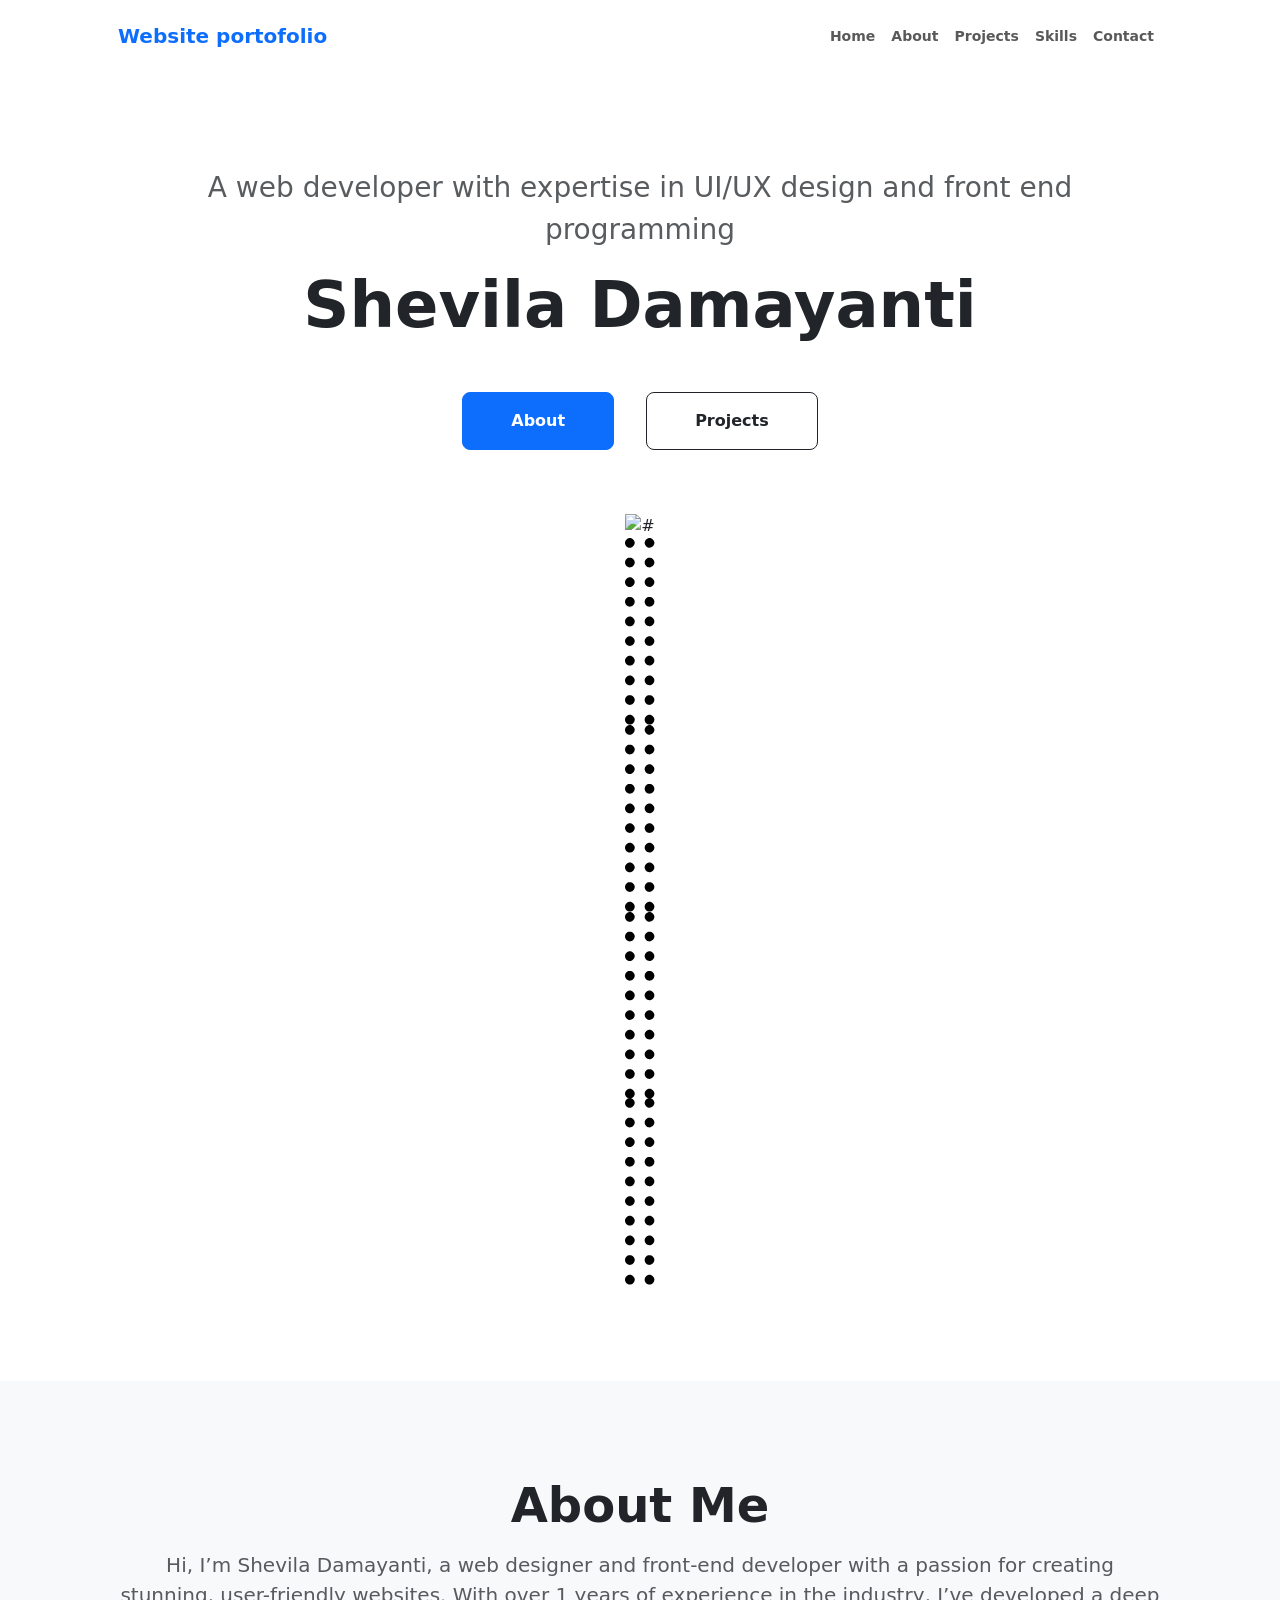
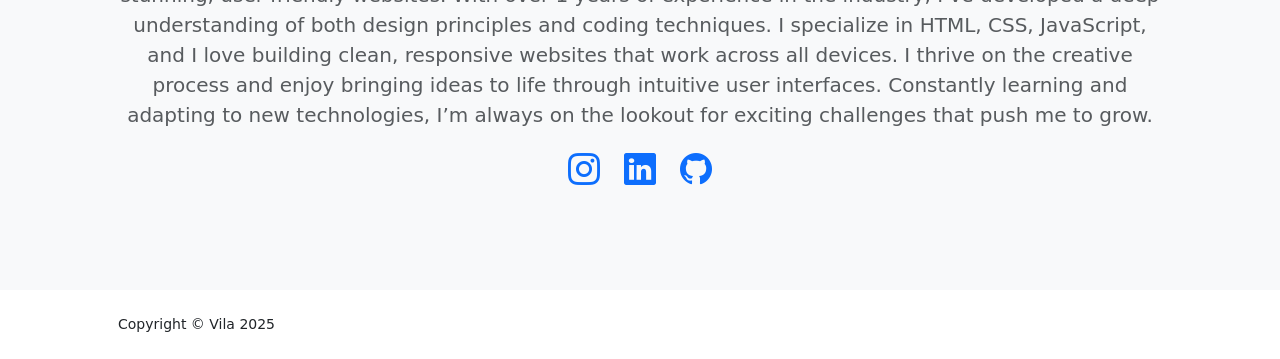
==== index.html @ 7070f294 "Create index.html" ====
<!DOCTYPE html>
<html lang="en">
    <head>
        <meta charset="utf-8" />
        <meta name="viewport" content="width=device-width, initial-scale=1, shrink-to-fit=no" />
        <meta name="description" content="web portofolio" />
        <meta name="author" content="vila" />
        <title>web portofolio</title>
        <!-- Favicon-->
        <link rel="icon" type="image/x-icon" href="assets/favicon-porto.png" />
        <!-- Custom Google font-->
        <link rel="preconnect" href="https://fonts.googleapis.com" />
        <link rel="preconnect" href="https://fonts.gstatic.com" crossorigin />
        <link href="https://fonts.googleapis.com/css2?family=Plus+Jakarta+Sans:wght@100;200;300;400;500;600;700;800;900&amp;display=swap" rel="stylesheet" />
        <!-- Bootstrap CSS -->
        <link href="https://cdn.jsdelivr.net/npm/bootstrap@5.2.3/dist/css/bootstrap.min.css" rel="stylesheet">
        <!-- Bootstrap icons-->
        <link href="https://cdn.jsdelivr.net/npm/bootstrap-icons@1.8.1/font/bootstrap-icons.css" rel="stylesheet" />
        <!-- Core theme CSS (includes Bootstrap)-->
        <link href="css/styles.css" rel="stylesheet" />
    </head>
    <body class="d-flex flex-column h-100">
        <main class="flex-shrink-0">
            <!-- Navigation-->
            <nav class="navbar navbar-expand-lg navbar-light bg-white py-3">
                <div class="container px-5">
                    <a class="navbar-brand" href="index.html"><span class="fw-bolder text-primary">Website portofolio</span></a>
                    <button class="navbar-toggler" type="button" data-bs-toggle="collapse" data-bs-target="#navbarSupportedContent" aria-controls="navbarSupportedContent" aria-expanded="false" aria-label="Toggle navigation"><span class="navbar-toggler-icon"></span></button>
                    <div class="collapse navbar-collapse" id="navbarSupportedContent">
                        <ul class="navbar-nav ms-auto mb-2 mb-lg-0 small fw-bolder">
                            <li class="nav-item"><a class="nav-link" href="index.html">Home</a></li>
                            <li class="nav-item"><a class="nav-link" href="about.html">About</a></li>
                            <li class="nav-item"><a class="nav-link" href="projects.html">Projects</a></li>
                            <li class="nav-item"><a class="nav-link" href="skills.html">Skills</a></li>
                            <li class="nav-item"><a class="nav-link" href="contact.html">Contact</a></li>
                        </ul>
                    </div>
                </div>
            </nav>
            <!-- Header-->
            <header class="py-5">
                <div class="container px-5 pb-5">
                    <div class="row gx-5 align-items-center">
                        <div class="col-xxl-5">
                            <!-- Header text content-->
                            <div class="text-center text-xxl-start">
                                <div class="badge bg-gradient-primary-to-secondary text-white mb-4"><div class="text-uppercase">Design &middot; Development</div></div>
                                <div class="fs-3 fw-light text-muted">A web developer with expertise in UI/UX design and front end programming</div> <p></p>
                                <h1 class="display-3 fw-bolder mb-5"><span class="text-gradient d-inline">Shevila Damayanti</span></h1>
                                <div class="d-grid gap-3 d-sm-flex justify-content-sm-center justify-content-xxl-start mb-3">
                                    <a class="btn btn-primary btn-lg px-5 py-3 me-sm-3 fs-6 fw-bolder" href="about.html">About</a>
                                    <a class="btn btn-outline-dark btn-lg px-5 py-3 fs-6 fw-bolder" href="projects.html">Projects</a>
                                </div>
                            </div>
                        </div>
                        <div class="col-xxl-7">
                            <!-- Header profile picture-->
                            <div class="d-flex justify-content-center mt-5 mt-xxl-0">
                                <div class="profile bg-gradient-primary-to-secondary">
                                    <img class="profile-img" src="assets/image.png" alt="#" />
                                    <div class="dots-1">
                                        <!-- SVG Dots-->
                                        <svg version="1.1" xmlns="http://www.w3.org/2000/svg" xmlns:xlink="http://www.w3.org/1999/xlink" x="0px" y="0px" viewBox="0 0 191.6 1215.4" style="enable-background: new 0 0 191.6 1215.4" xml:space="preserve">
                                            <g transform="translate(0.000000,1280.000000) scale(0.100000,-0.100000)">
                                                <path d="M227.7,12788.6c-105-35-200-141-222-248c-43-206,163-412,369-369c155,32,275,190,260,339c-11,105-90,213-190,262        C383.7,12801.6,289.7,12808.6,227.7,12788.6z"></path>
                                                <path d="M1507.7,12788.6c-151-50-253-216-222-362c25-119,136-230,254-255c194-41,395,142,375,339c-11,105-90,213-190,262        C1663.7,12801.6,1569.7,12808.6,1507.7,12788.6z"></path>
                                                <path d="M227.7,11508.6c-105-35-200-141-222-248c-43-206,163-412,369-369c155,32,275,190,260,339c-11,105-90,213-190,262        C383.7,11521.6,289.7,11528.6,227.7,11508.6z"></path>
                                                <path d="M1507.7,11508.6c-151-50-253-216-222-362c25-119,136-230,254-255c194-41,395,142,375,339c-11,105-90,213-190,262        C1663.7,11521.6,1569.7,11528.6,1507.7,11508.6z"></path>
                                                <path d="M227.7,10228.6c-105-35-200-141-222-248c-43-206,163-412,369-369c155,32,275,190,260,339c-11,105-90,213-190,262        C383.7,10241.6,289.7,10248.6,227.7,10228.6z"></path>
                                                <path d="M1507.7,10228.6c-105-35-200-141-222-248c-43-206,163-412,369-369c155,32,275,190,260,339c-11,105-90,213-190,262        C1663.7,10241.6,1569.7,10248.6,1507.7,10228.6z"></path>
                                                <path d="M227.7,8948.6c-105-35-200-141-222-248c-43-206,163-412,369-369c155,32,275,190,260,339c-11,105-90,213-190,262        C383.7,8961.6,289.7,8968.6,227.7,8948.6z"></path>
                                                <path d="M1507.7,8948.6c-105-35-200-141-222-248c-43-206,163-412,369-369c155,32,275,190,260,339c-11,105-90,213-190,262        C1663.7,8961.6,1569.7,8968.6,1507.7,8948.6z"></path>
                                                <path d="M227.7,7668.6c-105-35-200-141-222-248c-43-206,163-412,369-369c155,32,275,190,260,339c-11,105-90,213-190,262        C383.7,7681.6,289.7,7688.6,227.7,7668.6z"></path>
                                                <path d="M1507.7,7668.6c-105-35-200-141-222-248c-43-206,163-412,369-369c155,32,275,190,260,339c-11,105-90,213-190,262        C1663.7,7681.6,1569.7,7688.6,1507.7,7668.6z"></path>
                                                <path d="M227.7,6388.6c-105-35-200-141-222-248c-43-206,163-412,369-369c155,32,275,190,260,339c-11,105-90,213-190,262        C383.7,6401.6,289.7,6408.6,227.7,6388.6z"></path>
                                                <path d="M1507.7,6388.6c-105-35-200-141-222-248c-43-206,163-412,369-369c155,32,275,190,260,339c-11,105-90,213-190,262        C1663.7,6401.6,1569.7,6408.6,1507.7,6388.6z"></path>
                                                <path d="M227.7,5108.6c-105-35-200-141-222-248c-43-206,163-412,369-369c155,32,275,190,260,339c-11,105-90,213-190,262        C383.7,5121.6,289.7,5128.6,227.7,5108.6z"></path>
                                                <path d="M1507.7,5108.6c-105-35-200-141-222-248c-43-206,163-412,369-369c155,32,275,190,260,339c-11,105-90,213-190,262        C1663.7,5121.6,1569.7,5128.6,1507.7,5108.6z"></path>
                                                <path d="M227.7,3828.6c-105-35-200-141-222-248c-43-206,163-412,369-369c155,32,275,190,260,339c-11,105-90,213-190,262        C383.7,3841.6,289.7,3848.6,227.7,3828.6z"></path>
                                                <path d="M1507.7,3828.6c-105-35-200-141-222-248c-43-206,163-412,369-369c155,32,275,190,260,339c-11,105-90,213-190,262        C1663.7,3841.6,1569.7,3848.6,1507.7,3828.6z"></path>
                                                <path d="M227.7,2548.6c-105-35-200-141-222-248c-43-206,163-412,369-369c155,32,275,190,260,339c-11,105-90,213-190,262        C383.7,2561.6,289.7,2568.6,227.7,2548.6z"></path>
                                                <path d="M1507.7,2548.6c-105-35-200-141-222-248c-43-206,163-412,369-369c155,32,275,190,260,339c-11,105-90,213-190,262        C1663.7,2561.6,1569.7,2568.6,1507.7,2548.6z"></path>
                                                <path d="M227.7,1268.6c-105-35-200-141-222-248c-43-206,163-412,369-369c155,32,275,190,260,339c-11,105-90,213-190,262        C383.7,1281.6,289.7,1288.6,227.7,1268.6z"></path>
                                                <path d="M1507.7,1268.6c-105-35-200-141-222-248c-43-206,163-412,369-369c155,32,275,190,260,339c-11,105-90,213-190,262        C1663.7,1281.6,1569.7,1288.6,1507.7,1268.6z"></path>
                                            </g>
                                        </svg>
                                        <!-- END of SVG dots-->
                                    </div>
                                    <div class="dots-2">
                                        <!-- SVG Dots-->
                                        <svg version="1.1" xmlns="http://www.w3.org/2000/svg" xmlns:xlink="http://www.w3.org/1999/xlink" x="0px" y="0px" viewBox="0 0 191.6 1215.4" style="enable-background: new 0 0 191.6 1215.4" xml:space="preserve">
                                            <g transform="translate(0.000000,1280.000000) scale(0.100000,-0.100000)">
                                                <path d="M227.7,12788.6c-105-35-200-141-222-248c-43-206,163-412,369-369c155,32,275,190,260,339c-11,105-90,213-190,262        C383.7,12801.6,289.7,12808.6,227.7,12788.6z"></path>
                                                <path d="M1507.7,12788.6c-151-50-253-216-222-362c25-119,136-230,254-255c194-41,395,142,375,339c-11,105-90,213-190,262        C1663.7,12801.6,1569.7,12808.6,1507.7,12788.6z"></path>
                                                <path d="M227.7,11508.6c-105-35-200-141-222-248c-43-206,163-412,369-369c155,32,275,190,260,339c-11,105-90,213-190,262        C383.7,11521.6,289.7,11528.6,227.7,11508.6z"></path>
                                                <path d="M1507.7,11508.6c-151-50-253-216-222-362c25-119,136-230,254-255c194-41,395,142,375,339c-11,105-90,213-190,262        C1663.7,11521.6,1569.7,11528.6,1507.7,11508.6z"></path>
                                                <path d="M227.7,10228.6c-105-35-200-141-222-248c-43-206,163-412,369-369c155,32,275,190,260,339c-11,105-90,213-190,262        C383.7,10241.6,289.7,10248.6,227.7,10228.6z"></path>
                                                <path d="M1507.7,10228.6c-105-35-200-141-222-248c-43-206,163-412,369-369c155,32,275,190,260,339c-11,105-90,213-190,262        C1663.7,10241.6,1569.7,10248.6,1507.7,10228.6z"></path>
                                                <path d="M227.7,8948.6c-105-35-200-141-222-248c-43-206,163-412,369-369c155,32,275,190,260,339c-11,105-90,213-190,262        C383.7,8961.6,289.7,8968.6,227.7,8948.6z"></path>
                                                <path d="M1507.7,8948.6c-105-35-200-141-222-248c-43-206,163-412,369-369c155,32,275,190,260,339c-11,105-90,213-190,262        C1663.7,8961.6,1569.7,8968.6,1507.7,8948.6z"></path>
                                                <path d="M227.7,7668.6c-105-35-200-141-222-248c-43-206,163-412,369-369c155,32,275,190,260,339c-11,105-90,213-190,262        C383.7,7681.6,289.7,7688.6,227.7,7668.6z"></path>
                                                <path d="M1507.7,7668.6c-105-35-200-141-222-248c-43-206,163-412,369-369c155,32,275,190,260,339c-11,105-90,213-190,262        C1663.7,7681.6,1569.7,7688.6,1507.7,7668.6z"></path>
                                                <path d="M227.7,6388.6c-105-35-200-141-222-248c-43-206,163-412,369-369c155,32,275,190,260,339c-11,105-90,213-190,262        C383.7,6401.6,289.7,6408.6,227.7,6388.6z"></path>
                                                <path d="M1507.7,6388.6c-105-35-200-141-222-248c-43-206,163-412,369-369c155,32,275,190,260,339c-11,105-90,213-190,262        C1663.7,6401.6,1569.7,6408.6,1507.7,6388.6z"></path>
                                                <path d="M227.7,5108.6c-105-35-200-141-222-248c-43-206,163-412,369-369c155,32,275,190,260,339c-11,105-90,213-190,262        C383.7,5121.6,289.7,5128.6,227.7,5108.6z"></path>
                                                <path d="M1507.7,5108.6c-105-35-200-141-222-248c-43-206,163-412,369-369c155,32,275,190,260,339c-11,105-90,213-190,262        C1663.7,5121.6,1569.7,5128.6,1507.7,5108.6z"></path>
                                                <path d="M227.7,3828.6c-105-35-200-141-222-248c-43-206,163-412,369-369c155,32,275,190,260,339c-11,105-90,213-190,262        C383.7,3841.6,289.7,3848.6,227.7,3828.6z"></path>
                                                <path d="M1507.7,3828.6c-105-35-200-141-222-248c-43-206,163-412,369-369c155,32,275,190,260,339c-11,105-90,213-190,262        C1663.7,3841.6,1569.7,3848.6,1507.7,3828.6z"></path>
                                                <path d="M227.7,2548.6c-105-35-200-141-222-248c-43-206,163-412,369-369c155,32,275,190,260,339c-11,105-90,213-190,262        C383.7,2561.6,289.7,2568.6,227.7,2548.6z"></path>
                                                <path d="M1507.7,2548.6c-105-35-200-141-222-248c-43-206,163-412,369-369c155,32,275,190,260,339c-11,105-90,213-190,262        C1663.7,2561.6,1569.7,2568.6,1507.7,2548.6z"></path>
                                                <path d="M227.7,1268.6c-105-35-200-141-222-248c-43-206,163-412,369-369c155,32,275,190,260,339c-11,105-90,213-190,262        C383.7,1281.6,289.7,1288.6,227.7,1268.6z"></path>
                                                <path d="M1507.7,1268.6c-105-35-200-141-222-248c-43-206,163-412,369-369c155,32,275,190,260,339c-11,105-90,213-190,262        C1663.7,1281.6,1569.7,1288.6,1507.7,1268.6z"></path>
                                            </g>
                                        </svg>
                                        <!-- END of SVG dots-->
                                    </div>
                                    <div class="dots-3">
                                        <!-- SVG Dots-->
                                        <svg version="1.1" xmlns="http://www.w3.org/2000/svg" xmlns:xlink="http://www.w3.org/1999/xlink" x="0px" y="0px" viewBox="0 0 191.6 1215.4" style="enable-background: new 0 0 191.6 1215.4" xml:space="preserve">
                                            <g transform="translate(0.000000,1280.000000) scale(0.100000,-0.100000)">
                                                <path d="M227.7,12788.6c-105-35-200-141-222-248c-43-206,163-412,369-369c155,32,275,190,260,339c-11,105-90,213-190,262        C383.7,12801.6,289.7,12808.6,227.7,12788.6z"></path>
                                                <path d="M1507.7,12788.6c-151-50-253-216-222-362c25-119,136-230,254-255c194-41,395,142,375,339c-11,105-90,213-190,262        C1663.7,12801.6,1569.7,12808.6,1507.7,12788.6z"></path>
                                                <path d="M227.7,11508.6c-105-35-200-141-222-248c-43-206,163-412,369-369c155,32,275,190,260,339c-11,105-90,213-190,262        C383.7,11521.6,289.7,11528.6,227.7,11508.6z"></path>
                                                <path d="M1507.7,11508.6c-151-50-253-216-222-362c25-119,136-230,254-255c194-41,395,142,375,339c-11,105-90,213-190,262        C1663.7,11521.6,1569.7,11528.6,1507.7,11508.6z"></path>
                                                <path d="M227.7,10228.6c-105-35-200-141-222-248c-43-206,163-412,369-369c155,32,275,190,260,339c-11,105-90,213-190,262        C383.7,10241.6,289.7,10248.6,227.7,10228.6z"></path>
                                                <path d="M1507.7,10228.6c-105-35-200-141-222-248c-43-206,163-412,369-369c155,32,275,190,260,339c-11,105-90,213-190,262        C1663.7,10241.6,1569.7,10248.6,1507.7,10228.6z"></path>
                                                <path d="M227.7,8948.6c-105-35-200-141-222-248c-43-206,163-412,369-369c155,32,275,190,260,339c-11,105-90,213-190,262        C383.7,8961.6,289.7,8968.6,227.7,8948.6z"></path>
                                                <path d="M1507.7,8948.6c-105-35-200-141-222-248c-43-206,163-412,369-369c155,32,275,190,260,339c-11,105-90,213-190,262        C1663.7,8961.6,1569.7,8968.6,1507.7,8948.6z"></path>
                                                <path d="M227.7,7668.6c-105-35-200-141-222-248c-43-206,163-412,369-369c155,32,275,190,260,339c-11,105-90,213-190,262        C383.7,7681.6,289.7,7688.6,227.7,7668.6z"></path>
                                                <path d="M1507.7,7668.6c-105-35-200-141-222-248c-43-206,163-412,369-369c155,32,275,190,260,339c-11,105-90,213-190,262        C1663.7,7681.6,1569.7,7688.6,1507.7,7668.6z"></path>
                                                <path d="M227.7,6388.6c-105-35-200-141-222-248c-43-206,163-412,369-369c155,32,275,190,260,339c-11,105-90,213-190,262        C383.7,6401.6,289.7,6408.6,227.7,6388.6z"></path>
                                                <path d="M1507.7,6388.6c-105-35-200-141-222-248c-43-206,163-412,369-369c155,32,275,190,260,339c-11,105-90,213-190,262        C1663.7,6401.6,1569.7,6408.6,1507.7,6388.6z"></path>
                                                <path d="M227.7,5108.6c-105-35-200-141-222-248c-43-206,163-412,369-369c155,32,275,190,260,339c-11,105-90,213-190,262        C383.7,5121.6,289.7,5128.6,227.7,5108.6z"></path>
                                                <path d="M1507.7,5108.6c-105-35-200-141-222-248c-43-206,163-412,369-369c155,32,275,190,260,339c-11,105-90,213-190,262        C1663.7,5121.6,1569.7,5128.6,1507.7,5108.6z"></path>
                                                <path d="M227.7,3828.6c-105-35-200-141-222-248c-43-206,163-412,369-369c155,32,275,190,260,339c-11,105-90,213-190,262        C383.7,3841.6,289.7,3848.6,227.7,3828.6z"></path>
                                                <path d="M1507.7,3828.6c-105-35-200-141-222-248c-43-206,163-412,369-369c155,32,275,190,260,339c-11,105-90,213-190,262        C1663.7,3841.6,1569.7,3848.6,1507.7,3828.6z"></path>
                                                <path d="M227.7,2548.6c-105-35-200-141-222-248c-43-206,163-412,369-369c155,32,275,190,260,339c-11,105-90,213-190,262        C383.7,2561.6,289.7,2568.6,227.7,2548.6z"></path>
                                                <path d="M1507.7,2548.6c-105-35-200-141-222-248c-43-206,163-412,369-369c155,32,275,190,260,339c-11,105-90,213-190,262        C1663.7,2561.6,1569.7,2568.6,1507.7,2548.6z"></path>
                                                <path d="M227.7,1268.6c-105-35-200-141-222-248c-43-206,163-412,369-369c155,32,275,190,260,339c-11,105-90,213-190,262        C383.7,1281.6,289.7,1288.6,227.7,1268.6z"></path>
                                                <path d="M1507.7,1268.6c-105-35-200-141-222-248c-43-206,163-412,369-369c155,32,275,190,260,339c-11,105-90,213-190,262        C1663.7,1281.6,1569.7,1288.6,1507.7,1268.6z"></path>
                                            </g>
                                        </svg>
                                        <!-- END of SVG dots-->
                                    </div>
                                    <div class="dots-4">
                                        <!-- SVG Dots-->
                                        <svg version="1.1" xmlns="http://www.w3.org/2000/svg" xmlns:xlink="http://www.w3.org/1999/xlink" x="0px" y="0px" viewBox="0 0 191.6 1215.4" style="enable-background: new 0 0 191.6 1215.4" xml:space="preserve">
                                            <g transform="translate(0.000000,1280.000000) scale(0.100000,-0.100000)">
                                                <path d="M227.7,12788.6c-105-35-200-141-222-248c-43-206,163-412,369-369c155,32,275,190,260,339c-11,105-90,213-190,262        C383.7,12801.6,289.7,12808.6,227.7,12788.6z"></path>
                                                <path d="M1507.7,12788.6c-151-50-253-216-222-362c25-119,136-230,254-255c194-41,395,142,375,339c-11,105-90,213-190,262        C1663.7,12801.6,1569.7,12808.6,1507.7,12788.6z"></path>
                                                <path d="M227.7,11508.6c-105-35-200-141-222-248c-43-206,163-412,369-369c155,32,275,190,260,339c-11,105-90,213-190,262        C383.7,11521.6,289.7,11528.6,227.7,11508.6z"></path>
                                                <path d="M1507.7,11508.6c-151-50-253-216-222-362c25-119,136-230,254-255c194-41,395,142,375,339c-11,105-90,213-190,262        C1663.7,11521.6,1569.7,11528.6,1507.7,11508.6z"></path>
                                                <path d="M227.7,10228.6c-105-35-200-141-222-248c-43-206,163-412,369-369c155,32,275,190,260,339c-11,105-90,213-190,262        C383.7,10241.6,289.7,10248.6,227.7,10228.6z"></path>
                                                <path d="M1507.7,10228.6c-105-35-200-141-222-248c-43-206,163-412,369-369c155,32,275,190,260,339c-11,105-90,213-190,262        C1663.7,10241.6,1569.7,10248.6,1507.7,10228.6z"></path>
                                                <path d="M227.7,8948.6c-105-35-200-141-222-248c-43-206,163-412,369-369c155,32,275,190,260,339c-11,105-90,213-190,262        C383.7,8961.6,289.7,8968.6,227.7,8948.6z"></path>
                                                <path d="M1507.7,8948.6c-105-35-200-141-222-248c-43-206,163-412,369-369c155,32,275,190,260,339c-11,105-90,213-190,262        C1663.7,8961.6,1569.7,8968.6,1507.7,8948.6z"></path>
                                                <path d="M227.7,7668.6c-105-35-200-141-222-248c-43-206,163-412,369-369c155,32,275,190,260,339c-11,105-90,213-190,262        C383.7,7681.6,289.7,7688.6,227.7,7668.6z"></path>
                                                <path d="M1507.7,7668.6c-105-35-200-141-222-248c-43-206,163-412,369-369c155,32,275,190,260,339c-11,105-90,213-190,262        C1663.7,7681.6,1569.7,7688.6,1507.7,7668.6z"></path>
                                                <path d="M227.7,6388.6c-105-35-200-141-222-248c-43-206,163-412,369-369c155,32,275,190,260,339c-11,105-90,213-190,262        C383.7,6401.6,289.7,6408.6,227.7,6388.6z"></path>
                                                <path d="M1507.7,6388.6c-105-35-200-141-222-248c-43-206,163-412,369-369c155,32,275,190,260,339c-11,105-90,213-190,262        C1663.7,6401.6,1569.7,6408.6,1507.7,6388.6z"></path>
                                                <path d="M227.7,5108.6c-105-35-200-141-222-248c-43-206,163-412,369-369c155,32,275,190,260,339c-11,105-90,213-190,262        C383.7,5121.6,289.7,5128.6,227.7,5108.6z"></path>
                                                <path d="M1507.7,5108.6c-105-35-200-141-222-248c-43-206,163-412,369-369c155,32,275,190,260,339c-11,105-90,213-190,262        C1663.7,5121.6,1569.7,5128.6,1507.7,5108.6z"></path>
                                                <path d="M227.7,3828.6c-105-35-200-141-222-248c-43-206,163-412,369-369c155,32,275,190,260,339c-11,105-90,213-190,262        C383.7,3841.6,289.7,3848.6,227.7,3828.6z"></path>
                                                <path d="M1507.7,3828.6c-105-35-200-141-222-248c-43-206,163-412,369-369c155,32,275,190,260,339c-11,105-90,213-190,262        C1663.7,3841.6,1569.7,3848.6,1507.7,3828.6z"></path>
                                                <path d="M227.7,2548.6c-105-35-200-141-222-248c-43-206,163-412,369-369c155,32,275,190,260,339c-11,105-90,213-190,262        C383.7,2561.6,289.7,2568.6,227.7,2548.6z"></path>
                                                <path d="M1507.7,2548.6c-105-35-200-141-222-248c-43-206,163-412,369-369c155,32,275,190,260,339c-11,105-90,213-190,262        C1663.7,2561.6,1569.7,2568.6,1507.7,2548.6z"></path>
                                                <path d="M227.7,1268.6c-105-35-200-141-222-248c-43-206,163-412,369-369c155,32,275,190,260,339c-11,105-90,213-190,262        C383.7,1281.6,289.7,1288.6,227.7,1268.6z"></path>
                                                <path d="M1507.7,1268.6c-105-35-200-141-222-248c-43-206,163-412,369-369c155,32,275,190,260,339c-11,105-90,213-190,262        C1663.7,1281.6,1569.7,1288.6,1507.7,1268.6z"></path>
                                            </g>
                                        </svg>
                                        <!-- END of SVG dots-->
                                    </div>
                                </div>
                            </div>
                        </div>
                    </div>
                </div>
            </header>
            <!-- About Section-->
            <section class="bg-light py-5">
                <div class="container px-5">
                    <div class="row gx-5 justify-content-center">
                        <div class="col-xxl-8">
                            <div class="text-center my-5">
                                <h2 class="display-5 fw-bolder"><span class="text-gradient d-inline">About Me</span></h2> <p></p>
                                <p class="fs-5 text-muted">Hi, I’m Shevila Damayanti, a web designer and front-end developer with a passion for creating stunning, user-friendly websites. With over 1 years of experience in the industry, I’ve developed a deep understanding of both design principles and coding techniques. I specialize in HTML, CSS, JavaScript, and I love building clean, responsive websites that work across all devices.
                                    I thrive on the creative process and enjoy bringing ideas to life through intuitive user interfaces. Constantly learning and adapting to new technologies, I’m always on the lookout for exciting challenges that push me to grow.</p>
                                <div class="d-flex justify-content-center fs-2 gap-4">
                                    <a class="text-gradient" href="https://www.instagram.com/svylaa/profilecard/?igsh=NTl4d3BiZHJwa2Zw"><i class="bi bi-instagram"></i></a>
                                    <a class="text-gradient" href="linkedin.com/in/sheviladamayanti"><i class="bi bi-linkedin"></i></a>
                                    <a class="text-gradient" href="https://github.com/sevill32"><i class="bi bi-github"></i></a>
                                </div>
                            </div>
                        </div>
                    </div>
                </div>
            </section>
        </main>
        <!-- Footer-->
        <footer class="bg-white py-4 mt-auto">
            <div class="container px-5">
                <div class="row align-items-center justify-content-between flex-column flex-sm-row">
                    <div class="col-auto"><div class="small m-0">Copyright &copy; Vila 2025</div></div>
                </div>
            </div>
        </footer>
        <!-- Bootstrap core JS-->
        <script src="https://cdn.jsdelivr.net/npm/bootstrap@5.2.3/dist/js/bootstrap.bundle.min.js"></script>
        <!-- Core theme JS-->
        <script src="js/scripts.js"></script>
    </body>
</html>
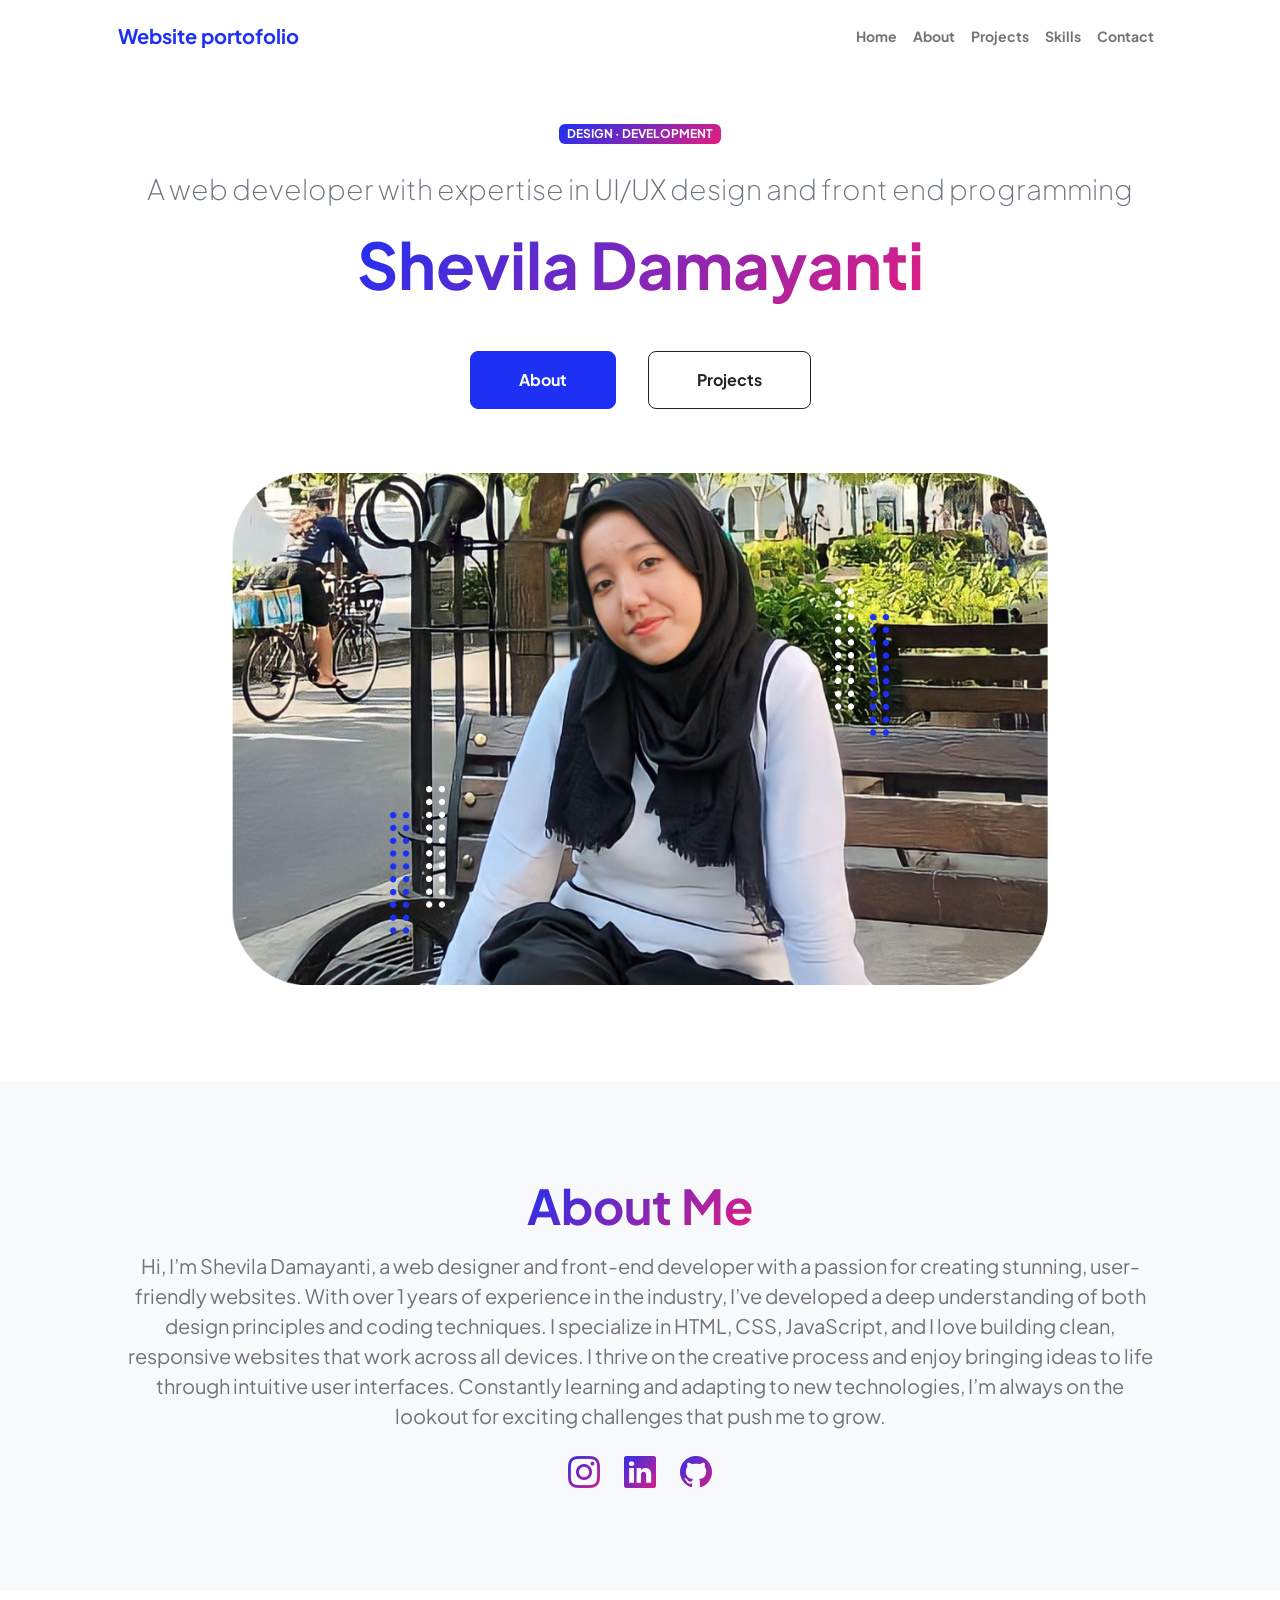
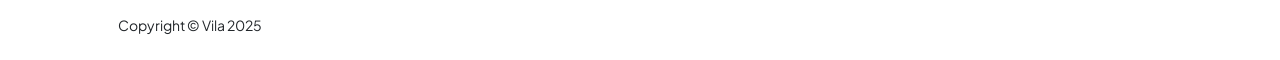
==== commit 7ff1d457: "Update index.html" ====
--- a/index.html
+++ b/index.html
@@ -7,7 +7,7 @@
         <meta name="author" content="vila" />
         <title>web portofolio</title>
         <!-- Favicon-->
-        <link rel="icon" type="image/x-icon" href="assets/favicon-porto.png" />
+        <link rel="icon" type="image/x-icon" href="assets/img/favicon-porto.png" />
         <!-- Custom Google font-->
         <link rel="preconnect" href="https://fonts.googleapis.com" />
         <link rel="preconnect" href="https://fonts.gstatic.com" crossorigin />
@@ -57,7 +57,7 @@
                             <!-- Header profile picture-->
                             <div class="d-flex justify-content-center mt-5 mt-xxl-0">
                                 <div class="profile bg-gradient-primary-to-secondary">
-                                    <img class="profile-img" src="assets/image.png" alt="#" />
+                                    <img class="profile-img" src="assets/img/image.png" alt="#" />
                                     <div class="dots-1">
                                         <!-- SVG Dots-->
                                         <svg version="1.1" xmlns="http://www.w3.org/2000/svg" xmlns:xlink="http://www.w3.org/1999/xlink" x="0px" y="0px" viewBox="0 0 191.6 1215.4" style="enable-background: new 0 0 191.6 1215.4" xml:space="preserve">
--- a/css/styles.css
+++ b/css/styles.css
@@ -0,0 +1,11724 @@
+@charset "UTF-8";
+
+:root {
+  --bs-blue: #1e30f3;
+  --bs-indigo: #6610f2;
+  --bs-purple: #6f42c1;
+  --bs-pink: #e21e80;
+  --bs-red: #dc3545;
+  --bs-orange: #fd7e14;
+  --bs-yellow: #ffc107;
+  --bs-green: #198754;
+  --bs-teal: #20c997;
+  --bs-cyan: #0dcaf0;
+  --bs-black: #000;
+  --bs-white: #fff;
+  --bs-gray: #6c757d;
+  --bs-gray-dark: #343a40;
+  --bs-gray-100: #f8f9fa;
+  --bs-gray-200: #e9ecef;
+  --bs-gray-300: #dee2e6;
+  --bs-gray-400: #ced4da;
+  --bs-gray-500: #adb5bd;
+  --bs-gray-600: #6c757d;
+  --bs-gray-700: #495057;
+  --bs-gray-800: #343a40;
+  --bs-gray-900: #212529;
+  --bs-primary: #1e30f3;
+  --bs-secondary: #e21e80;
+  --bs-success: #198754;
+  --bs-info: #0dcaf0;
+  --bs-warning: #ffc107;
+  --bs-danger: #dc3545;
+  --bs-light: #f8f9fa;
+  --bs-dark: #212529;
+  --bs-primary-rgb: 30, 48, 243;
+  --bs-secondary-rgb: 226, 30, 128;
+  --bs-success-rgb: 25, 135, 84;
+  --bs-info-rgb: 13, 202, 240;
+  --bs-warning-rgb: 255, 193, 7;
+  --bs-danger-rgb: 220, 53, 69;
+  --bs-light-rgb: 248, 249, 250;
+  --bs-dark-rgb: 33, 37, 41;
+  --bs-white-rgb: 255, 255, 255;
+  --bs-black-rgb: 0, 0, 0;
+  --bs-body-color-rgb: 33, 37, 41;
+  --bs-body-bg-rgb: 255, 255, 255;
+  --bs-font-sans-serif: "Plus Jakarta Sans";
+  --bs-font-monospace: SFMono-Regular, Menlo, Monaco, Consolas, "Liberation Mono", "Courier New", monospace;
+  --bs-gradient: linear-gradient(180deg, rgba(255, 255, 255, 0.15), rgba(255, 255, 255, 0));
+  --bs-body-font-family: var(--bs-font-sans-serif);
+  --bs-body-font-size: 1rem;
+  --bs-body-font-weight: 400;
+  --bs-body-line-height: 1.5;
+  --bs-body-color: #212529;
+  --bs-body-bg: #fff;
+  --bs-border-width: 1px;
+  --bs-border-style: solid;
+  --bs-border-color: #dee2e6;
+  --bs-border-color-translucent: rgba(0, 0, 0, 0.175);
+  --bs-border-radius: 0.375rem;
+  --bs-border-radius-sm: 0.25rem;
+  --bs-border-radius-lg: 0.5rem;
+  --bs-border-radius-xl: 1rem;
+  --bs-border-radius-2xl: 2rem;
+  --bs-border-radius-pill: 50rem;
+  --bs-link-color: #1e30f3;
+  --bs-link-hover-color: #1826c2;
+  --bs-code-color: #e21e80;
+  --bs-highlight-bg: #fff3cd;
+}
+
+*,
+*::before,
+*::after {
+  box-sizing: border-box;
+}
+
+@media (prefers-reduced-motion: no-preference) {
+  :root {
+    scroll-behavior: smooth;
+  }
+}
+
+body {
+  margin: 0;
+  font-family: var(--bs-body-font-family);
+  font-size: var(--bs-body-font-size);
+  font-weight: var(--bs-body-font-weight);
+  line-height: var(--bs-body-line-height);
+  color: var(--bs-body-color);
+  text-align: var(--bs-body-text-align);
+  background-color: var(--bs-body-bg);
+  -webkit-text-size-adjust: 100%;
+  -webkit-tap-highlight-color: rgba(0, 0, 0, 0);
+}
+
+hr {
+  margin: 1rem 0;
+  color: inherit;
+  border: 0;
+  border-top: 1px solid;
+  opacity: 0.25;
+}
+
+h6, .h6, h5, .h5, h4, .h4, h3, .h3, h2, .h2, h1, .h1 {
+  margin-top: 0;
+  margin-bottom: 0.5rem;
+  font-weight: 500;
+  line-height: 1.2;
+}
+
+h1, .h1 {
+  font-size: calc(1.375rem + 1.5vw);
+}
+@media (min-width: 1200px) {
+  h1, .h1 {
+    font-size: 2.5rem;
+  }
+}
+
+h2, .h2 {
+  font-size: calc(1.325rem + 0.9vw);
+}
+@media (min-width: 1200px) {
+  h2, .h2 {
+    font-size: 2rem;
+  }
+}
+
+h3, .h3 {
+  font-size: calc(1.3rem + 0.6vw);
+}
+@media (min-width: 1200px) {
+  h3, .h3 {
+    font-size: 1.75rem;
+  }
+}
+
+h4, .h4 {
+  font-size: calc(1.275rem + 0.3vw);
+}
+@media (min-width: 1200px) {
+  h4, .h4 {
+    font-size: 1.5rem;
+  }
+}
+
+h5, .h5 {
+  font-size: 1.25rem;
+}
+
+h6, .h6 {
+  font-size: 1rem;
+}
+
+p {
+  margin-top: 0;
+  margin-bottom: 1rem;
+}
+
+abbr[title] {
+  -webkit-text-decoration: underline dotted;
+          text-decoration: underline dotted;
+  cursor: help;
+  -webkit-text-decoration-skip-ink: none;
+          text-decoration-skip-ink: none;
+}
+
+address {
+  margin-bottom: 1rem;
+  font-style: normal;
+  line-height: inherit;
+}
+
+ol,
+ul {
+  padding-left: 2rem;
+}
+
+ol,
+ul,
+dl {
+  margin-top: 0;
+  margin-bottom: 1rem;
+}
+
+ol ol,
+ul ul,
+ol ul,
+ul ol {
+  margin-bottom: 0;
+}
+
+dt {
+  font-weight: 700;
+}
+
+dd {
+  margin-bottom: 0.5rem;
+  margin-left: 0;
+}
+
+blockquote {
+  margin: 0 0 1rem;
+}
+
+b,
+strong {
+  font-weight: bolder;
+}
+
+small, .small {
+  font-size: 0.875em;
+}
+
+mark, .mark {
+  padding: 0.1875em;
+  background-color: var(--bs-highlight-bg);
+}
+
+sub,
+sup {
+  position: relative;
+  font-size: 0.75em;
+  line-height: 0;
+  vertical-align: baseline;
+}
+
+sub {
+  bottom: -0.25em;
+}
+
+sup {
+  top: -0.5em;
+}
+
+a {
+  color: var(--bs-link-color);
+  text-decoration: underline;
+}
+a:hover {
+  color: var(--bs-link-hover-color);
+}
+
+a:not([href]):not([class]), a:not([href]):not([class]):hover {
+  color: inherit;
+  text-decoration: none;
+}
+
+pre,
+code,
+kbd,
+samp {
+  font-family: var(--bs-font-monospace);
+  font-size: 1em;
+}
+
+pre {
+  display: block;
+  margin-top: 0;
+  margin-bottom: 1rem;
+  overflow: auto;
+  font-size: 0.875em;
+}
+pre code {
+  font-size: inherit;
+  color: inherit;
+  word-break: normal;
+}
+
+code {
+  font-size: 0.875em;
+  color: var(--bs-code-color);
+  word-wrap: break-word;
+}
+a > code {
+  color: inherit;
+}
+
+kbd {
+  padding: 0.1875rem 0.375rem;
+  font-size: 0.875em;
+  color: var(--bs-body-bg);
+  background-color: var(--bs-body-color);
+  border-radius: 0.25rem;
+}
+kbd kbd {
+  padding: 0;
+  font-size: 1em;
+}
+
+figure {
+  margin: 0 0 1rem;
+}
+
+img,
+svg {
+  vertical-align: middle;
+}
+
+table {
+  caption-side: bottom;
+  border-collapse: collapse;
+}
+
+caption {
+  padding-top: 0.5rem;
+  padding-bottom: 0.5rem;
+  color: #6c757d;
+  text-align: left;
+}
+
+th {
+  text-align: inherit;
+  text-align: -webkit-match-parent;
+}
+
+thead,
+tbody,
+tfoot,
+tr,
+td,
+th {
+  border-color: inherit;
+  border-style: solid;
+  border-width: 0;
+}
+
+label {
+  display: inline-block;
+}
+
+button {
+  border-radius: 0;
+}
+
+button:focus:not(:focus-visible) {
+  outline: 0;
+}
+
+input,
+button,
+select,
+optgroup,
+textarea {
+  margin: 0;
+  font-family: inherit;
+  font-size: inherit;
+  line-height: inherit;
+}
+
+button,
+select {
+  text-transform: none;
+}
+
+[role=button] {
+  cursor: pointer;
+}
+
+select {
+  word-wrap: normal;
+}
+select:disabled {
+  opacity: 1;
+}
+
+[list]:not([type=date]):not([type=datetime-local]):not([type=month]):not([type=week]):not([type=time])::-webkit-calendar-picker-indicator {
+  display: none !important;
+}
+
+button,
+[type=button],
+[type=reset],
+[type=submit] {
+  -webkit-appearance: button;
+}
+button:not(:disabled),
+[type=button]:not(:disabled),
+[type=reset]:not(:disabled),
+[type=submit]:not(:disabled) {
+  cursor: pointer;
+}
+
+::-moz-focus-inner {
+  padding: 0;
+  border-style: none;
+}
+
+textarea {
+  resize: vertical;
+}
+
+fieldset {
+  min-width: 0;
+  padding: 0;
+  margin: 0;
+  border: 0;
+}
+
+legend {
+  float: left;
+  width: 100%;
+  padding: 0;
+  margin-bottom: 0.5rem;
+  font-size: calc(1.275rem + 0.3vw);
+  line-height: inherit;
+}
+@media (min-width: 1200px) {
+  legend {
+    font-size: 1.5rem;
+  }
+}
+legend + * {
+  clear: left;
+}
+
+::-webkit-datetime-edit-fields-wrapper,
+::-webkit-datetime-edit-text,
+::-webkit-datetime-edit-minute,
+::-webkit-datetime-edit-hour-field,
+::-webkit-datetime-edit-day-field,
+::-webkit-datetime-edit-month-field,
+::-webkit-datetime-edit-year-field {
+  padding: 0;
+}
+
+::-webkit-inner-spin-button {
+  height: auto;
+}
+
+[type=search] {
+  outline-offset: -2px;
+  -webkit-appearance: textfield;
+}
+
+/* rtl:raw:
+[type="tel"],
+[type="url"],
+[type="email"],
+[type="number"] {
+  direction: ltr;
+}
+*/
+::-webkit-search-decoration {
+  -webkit-appearance: none;
+}
+
+::-webkit-color-swatch-wrapper {
+  padding: 0;
+}
+
+::file-selector-button {
+  font: inherit;
+  -webkit-appearance: button;
+}
+
+output {
+  display: inline-block;
+}
+
+iframe {
+  border: 0;
+}
+
+summary {
+  display: list-item;
+  cursor: pointer;
+}
+
+progress {
+  vertical-align: baseline;
+}
+
+[hidden] {
+  display: none !important;
+}
+
+.lead {
+  font-size: 1.25rem;
+  font-weight: 300;
+}
+
+.display-1 {
+  font-size: calc(1.625rem + 4.5vw);
+  font-weight: 300;
+  line-height: 1.2;
+}
+@media (min-width: 1200px) {
+  .display-1 {
+    font-size: 5rem;
+  }
+}
+
+.display-2 {
+  font-size: calc(1.575rem + 3.9vw);
+  font-weight: 300;
+  line-height: 1.2;
+}
+@media (min-width: 1200px) {
+  .display-2 {
+    font-size: 4.5rem;
+  }
+}
+
+.display-3 {
+  font-size: calc(1.525rem + 3.3vw);
+  font-weight: 300;
+  line-height: 1.2;
+}
+@media (min-width: 1200px) {
+  .display-3 {
+    font-size: 4rem;
+  }
+}
+
+.display-4 {
+  font-size: calc(1.475rem + 2.7vw);
+  font-weight: 300;
+  line-height: 1.2;
+}
+@media (min-width: 1200px) {
+  .display-4 {
+    font-size: 3.5rem;
+  }
+}
+
+.display-5 {
+  font-size: calc(1.425rem + 2.1vw);
+  font-weight: 300;
+  line-height: 1.2;
+}
+@media (min-width: 1200px) {
+  .display-5 {
+    font-size: 3rem;
+  }
+}
+
+.display-6 {
+  font-size: calc(1.375rem + 1.5vw);
+  font-weight: 300;
+  line-height: 1.2;
+}
+@media (min-width: 1200px) {
+  .display-6 {
+    font-size: 2.5rem;
+  }
+}
+
+.list-unstyled {
+  padding-left: 0;
+  list-style: none;
+}
+
+.list-inline {
+  padding-left: 0;
+  list-style: none;
+}
+
+.list-inline-item {
+  display: inline-block;
+}
+.list-inline-item:not(:last-child) {
+  margin-right: 0.5rem;
+}
+
+.initialism {
+  font-size: 0.875em;
+  text-transform: uppercase;
+}
+
+.blockquote {
+  margin-bottom: 1rem;
+  font-size: 1.25rem;
+}
+.blockquote > :last-child {
+  margin-bottom: 0;
+}
+
+.blockquote-footer {
+  margin-top: -1rem;
+  margin-bottom: 1rem;
+  font-size: 0.875em;
+  color: #6c757d;
+}
+.blockquote-footer::before {
+  content: "— ";
+}
+
+.img-fluid {
+  max-width: 100%;
+  height: auto;
+}
+
+.img-thumbnail {
+  padding: 0.25rem;
+  background-color: #fff;
+  border: 1px solid var(--bs-border-color);
+  border-radius: 0.375rem;
+  max-width: 100%;
+  height: auto;
+}
+
+.figure {
+  display: inline-block;
+}
+
+.figure-img {
+  margin-bottom: 0.5rem;
+  line-height: 1;
+}
+
+.figure-caption {
+  font-size: 0.875em;
+  color: #6c757d;
+}
+
+.container,
+.container-fluid,
+.container-xxl,
+.container-xl,
+.container-lg,
+.container-md,
+.container-sm {
+  --bs-gutter-x: 1.5rem;
+  --bs-gutter-y: 0;
+  width: 100%;
+  padding-right: calc(var(--bs-gutter-x) * 0.5);
+  padding-left: calc(var(--bs-gutter-x) * 0.5);
+  margin-right: auto;
+  margin-left: auto;
+}
+
+@media (min-width: 576px) {
+  .container-sm, .container {
+    max-width: 540px;
+  }
+}
+@media (min-width: 768px) {
+  .container-md, .container-sm, .container {
+    max-width: 720px;
+  }
+}
+@media (min-width: 992px) {
+  .container-lg, .container-md, .container-sm, .container {
+    max-width: 960px;
+  }
+}
+@media (min-width: 1200px) {
+  .container-xl, .container-lg, .container-md, .container-sm, .container {
+    max-width: 1140px;
+  }
+}
+@media (min-width: 1400px) {
+  .container-xxl, .container-xl, .container-lg, .container-md, .container-sm, .container {
+    max-width: 1320px;
+  }
+}
+.row {
+  --bs-gutter-x: 1.5rem;
+  --bs-gutter-y: 0;
+  display: flex;
+  flex-wrap: wrap;
+  margin-top: calc(-1 * var(--bs-gutter-y));
+  margin-right: calc(-0.5 * var(--bs-gutter-x));
+  margin-left: calc(-0.5 * var(--bs-gutter-x));
+}
+.row > * {
+  flex-shrink: 0;
+  width: 100%;
+  max-width: 100%;
+  padding-right: calc(var(--bs-gutter-x) * 0.5);
+  padding-left: calc(var(--bs-gutter-x) * 0.5);
+  margin-top: var(--bs-gutter-y);
+}
+
+.col {
+  flex: 1 0 0%;
+}
+
+.row-cols-auto > * {
+  flex: 0 0 auto;
+  width: auto;
+}
+
+.row-cols-1 > * {
+  flex: 0 0 auto;
+  width: 100%;
+}
+
+.row-cols-2 > * {
+  flex: 0 0 auto;
+  width: 50%;
+}
+
+.row-cols-3 > * {
+  flex: 0 0 auto;
+  width: 33.3333333333%;
+}
+
+.row-cols-4 > * {
+  flex: 0 0 auto;
+  width: 25%;
+}
+
+.row-cols-5 > * {
+  flex: 0 0 auto;
+  width: 20%;
+}
+
+.row-cols-6 > * {
+  flex: 0 0 auto;
+  width: 16.6666666667%;
+}
+
+.col-auto {
+  flex: 0 0 auto;
+  width: auto;
+}
+
+.col-1 {
+  flex: 0 0 auto;
+  width: 8.33333333%;
+}
+
+.col-2 {
+  flex: 0 0 auto;
+  width: 16.66666667%;
+}
+
+.col-3 {
+  flex: 0 0 auto;
+  width: 25%;
+}
+
+.col-4 {
+  flex: 0 0 auto;
+  width: 33.33333333%;
+}
+
+.col-5 {
+  flex: 0 0 auto;
+  width: 41.66666667%;
+}
+
+.col-6 {
+  flex: 0 0 auto;
+  width: 50%;
+}
+
+.col-7 {
+  flex: 0 0 auto;
+  width: 58.33333333%;
+}
+
+.col-8 {
+  flex: 0 0 auto;
+  width: 66.66666667%;
+}
+
+.col-9 {
+  flex: 0 0 auto;
+  width: 75%;
+}
+
+.col-10 {
+  flex: 0 0 auto;
+  width: 83.33333333%;
+}
+
+.col-11 {
+  flex: 0 0 auto;
+  width: 91.66666667%;
+}
+
+.col-12 {
+  flex: 0 0 auto;
+  width: 100%;
+}
+
+.offset-1 {
+  margin-left: 8.33333333%;
+}
+
+.offset-2 {
+  margin-left: 16.66666667%;
+}
+
+.offset-3 {
+  margin-left: 25%;
+}
+
+.offset-4 {
+  margin-left: 33.33333333%;
+}
+
+.offset-5 {
+  margin-left: 41.66666667%;
+}
+
+.offset-6 {
+  margin-left: 50%;
+}
+
+.offset-7 {
+  margin-left: 58.33333333%;
+}
+
+.offset-8 {
+  margin-left: 66.66666667%;
+}
+
+.offset-9 {
+  margin-left: 75%;
+}
+
+.offset-10 {
+  margin-left: 83.33333333%;
+}
+
+.offset-11 {
+  margin-left: 91.66666667%;
+}
+
+.g-0,
+.gx-0 {
+  --bs-gutter-x: 0;
+}
+
+.g-0,
+.gy-0 {
+  --bs-gutter-y: 0;
+}
+
+.g-1,
+.gx-1 {
+  --bs-gutter-x: 0.25rem;
+}
+
+.g-1,
+.gy-1 {
+  --bs-gutter-y: 0.25rem;
+}
+
+.g-2,
+.gx-2 {
+  --bs-gutter-x: 0.5rem;
+}
+
+.g-2,
+.gy-2 {
+  --bs-gutter-y: 0.5rem;
+}
+
+.g-3,
+.gx-3 {
+  --bs-gutter-x: 1rem;
+}
+
+.g-3,
+.gy-3 {
+  --bs-gutter-y: 1rem;
+}
+
+.g-4,
+.gx-4 {
+  --bs-gutter-x: 1.5rem;
+}
+
+.g-4,
+.gy-4 {
+  --bs-gutter-y: 1.5rem;
+}
+
+.g-5,
+.gx-5 {
+  --bs-gutter-x: 3rem;
+}
+
+.g-5,
+.gy-5 {
+  --bs-gutter-y: 3rem;
+}
+
+@media (min-width: 576px) {
+  .col-sm {
+    flex: 1 0 0%;
+  }
+  .row-cols-sm-auto > * {
+    flex: 0 0 auto;
+    width: auto;
+  }
+  .row-cols-sm-1 > * {
+    flex: 0 0 auto;
+    width: 100%;
+  }
+  .row-cols-sm-2 > * {
+    flex: 0 0 auto;
+    width: 50%;
+  }
+  .row-cols-sm-3 > * {
+    flex: 0 0 auto;
+    width: 33.3333333333%;
+  }
+  .row-cols-sm-4 > * {
+    flex: 0 0 auto;
+    width: 25%;
+  }
+  .row-cols-sm-5 > * {
+    flex: 0 0 auto;
+    width: 20%;
+  }
+  .row-cols-sm-6 > * {
+    flex: 0 0 auto;
+    width: 16.6666666667%;
+  }
+  .col-sm-auto {
+    flex: 0 0 auto;
+    width: auto;
+  }
+  .col-sm-1 {
+    flex: 0 0 auto;
+    width: 8.33333333%;
+  }
+  .col-sm-2 {
+    flex: 0 0 auto;
+    width: 16.66666667%;
+  }
+  .col-sm-3 {
+    flex: 0 0 auto;
+    width: 25%;
+  }
+  .col-sm-4 {
+    flex: 0 0 auto;
+    width: 33.33333333%;
+  }
+  .col-sm-5 {
+    flex: 0 0 auto;
+    width: 41.66666667%;
+  }
+  .col-sm-6 {
+    flex: 0 0 auto;
+    width: 50%;
+  }
+  .col-sm-7 {
+    flex: 0 0 auto;
+    width: 58.33333333%;
+  }
+  .col-sm-8 {
+    flex: 0 0 auto;
+    width: 66.66666667%;
+  }
+  .col-sm-9 {
+    flex: 0 0 auto;
+    width: 75%;
+  }
+  .col-sm-10 {
+    flex: 0 0 auto;
+    width: 83.33333333%;
+  }
+  .col-sm-11 {
+    flex: 0 0 auto;
+    width: 91.66666667%;
+  }
+  .col-sm-12 {
+    flex: 0 0 auto;
+    width: 100%;
+  }
+  .offset-sm-0 {
+    margin-left: 0;
+  }
+  .offset-sm-1 {
+    margin-left: 8.33333333%;
+  }
+  .offset-sm-2 {
+    margin-left: 16.66666667%;
+  }
+  .offset-sm-3 {
+    margin-left: 25%;
+  }
+  .offset-sm-4 {
+    margin-left: 33.33333333%;
+  }
+  .offset-sm-5 {
+    margin-left: 41.66666667%;
+  }
+  .offset-sm-6 {
+    margin-left: 50%;
+  }
+  .offset-sm-7 {
+    margin-left: 58.33333333%;
+  }
+  .offset-sm-8 {
+    margin-left: 66.66666667%;
+  }
+  .offset-sm-9 {
+    margin-left: 75%;
+  }
+  .offset-sm-10 {
+    margin-left: 83.33333333%;
+  }
+  .offset-sm-11 {
+    margin-left: 91.66666667%;
+  }
+  .g-sm-0,
+  .gx-sm-0 {
+    --bs-gutter-x: 0;
+  }
+  .g-sm-0,
+  .gy-sm-0 {
+    --bs-gutter-y: 0;
+  }
+  .g-sm-1,
+  .gx-sm-1 {
+    --bs-gutter-x: 0.25rem;
+  }
+  .g-sm-1,
+  .gy-sm-1 {
+    --bs-gutter-y: 0.25rem;
+  }
+  .g-sm-2,
+  .gx-sm-2 {
+    --bs-gutter-x: 0.5rem;
+  }
+  .g-sm-2,
+  .gy-sm-2 {
+    --bs-gutter-y: 0.5rem;
+  }
+  .g-sm-3,
+  .gx-sm-3 {
+    --bs-gutter-x: 1rem;
+  }
+  .g-sm-3,
+  .gy-sm-3 {
+    --bs-gutter-y: 1rem;
+  }
+  .g-sm-4,
+  .gx-sm-4 {
+    --bs-gutter-x: 1.5rem;
+  }
+  .g-sm-4,
+  .gy-sm-4 {
+    --bs-gutter-y: 1.5rem;
+  }
+  .g-sm-5,
+  .gx-sm-5 {
+    --bs-gutter-x: 3rem;
+  }
+  .g-sm-5,
+  .gy-sm-5 {
+    --bs-gutter-y: 3rem;
+  }
+}
+@media (min-width: 768px) {
+  .col-md {
+    flex: 1 0 0%;
+  }
+  .row-cols-md-auto > * {
+    flex: 0 0 auto;
+    width: auto;
+  }
+  .row-cols-md-1 > * {
+    flex: 0 0 auto;
+    width: 100%;
+  }
+  .row-cols-md-2 > * {
+    flex: 0 0 auto;
+    width: 50%;
+  }
+  .row-cols-md-3 > * {
+    flex: 0 0 auto;
+    width: 33.3333333333%;
+  }
+  .row-cols-md-4 > * {
+    flex: 0 0 auto;
+    width: 25%;
+  }
+  .row-cols-md-5 > * {
+    flex: 0 0 auto;
+    width: 20%;
+  }
+  .row-cols-md-6 > * {
+    flex: 0 0 auto;
+    width: 16.6666666667%;
+  }
+  .col-md-auto {
+    flex: 0 0 auto;
+    width: auto;
+  }
+  .col-md-1 {
+    flex: 0 0 auto;
+    width: 8.33333333%;
+  }
+  .col-md-2 {
+    flex: 0 0 auto;
+    width: 16.66666667%;
+  }
+  .col-md-3 {
+    flex: 0 0 auto;
+    width: 25%;
+  }
+  .col-md-4 {
+    flex: 0 0 auto;
+    width: 33.33333333%;
+  }
+  .col-md-5 {
+    flex: 0 0 auto;
+    width: 41.66666667%;
+  }
+  .col-md-6 {
+    flex: 0 0 auto;
+    width: 50%;
+  }
+  .col-md-7 {
+    flex: 0 0 auto;
+    width: 58.33333333%;
+  }
+  .col-md-8 {
+    flex: 0 0 auto;
+    width: 66.66666667%;
+  }
+  .col-md-9 {
+    flex: 0 0 auto;
+    width: 75%;
+  }
+  .col-md-10 {
+    flex: 0 0 auto;
+    width: 83.33333333%;
+  }
+  .col-md-11 {
+    flex: 0 0 auto;
+    width: 91.66666667%;
+  }
+  .col-md-12 {
+    flex: 0 0 auto;
+    width: 100%;
+  }
+  .offset-md-0 {
+    margin-left: 0;
+  }
+  .offset-md-1 {
+    margin-left: 8.33333333%;
+  }
+  .offset-md-2 {
+    margin-left: 16.66666667%;
+  }
+  .offset-md-3 {
+    margin-left: 25%;
+  }
+  .offset-md-4 {
+    margin-left: 33.33333333%;
+  }
+  .offset-md-5 {
+    margin-left: 41.66666667%;
+  }
+  .offset-md-6 {
+    margin-left: 50%;
+  }
+  .offset-md-7 {
+    margin-left: 58.33333333%;
+  }
+  .offset-md-8 {
+    margin-left: 66.66666667%;
+  }
+  .offset-md-9 {
+    margin-left: 75%;
+  }
+  .offset-md-10 {
+    margin-left: 83.33333333%;
+  }
+  .offset-md-11 {
+    margin-left: 91.66666667%;
+  }
+  .g-md-0,
+  .gx-md-0 {
+    --bs-gutter-x: 0;
+  }
+  .g-md-0,
+  .gy-md-0 {
+    --bs-gutter-y: 0;
+  }
+  .g-md-1,
+  .gx-md-1 {
+    --bs-gutter-x: 0.25rem;
+  }
+  .g-md-1,
+  .gy-md-1 {
+    --bs-gutter-y: 0.25rem;
+  }
+  .g-md-2,
+  .gx-md-2 {
+    --bs-gutter-x: 0.5rem;
+  }
+  .g-md-2,
+  .gy-md-2 {
+    --bs-gutter-y: 0.5rem;
+  }
+  .g-md-3,
+  .gx-md-3 {
+    --bs-gutter-x: 1rem;
+  }
+  .g-md-3,
+  .gy-md-3 {
+    --bs-gutter-y: 1rem;
+  }
+  .g-md-4,
+  .gx-md-4 {
+    --bs-gutter-x: 1.5rem;
+  }
+  .g-md-4,
+  .gy-md-4 {
+    --bs-gutter-y: 1.5rem;
+  }
+  .g-md-5,
+  .gx-md-5 {
+    --bs-gutter-x: 3rem;
+  }
+  .g-md-5,
+  .gy-md-5 {
+    --bs-gutter-y: 3rem;
+  }
+}
+@media (min-width: 992px) {
+  .col-lg {
+    flex: 1 0 0%;
+  }
+  .row-cols-lg-auto > * {
+    flex: 0 0 auto;
+    width: auto;
+  }
+  .row-cols-lg-1 > * {
+    flex: 0 0 auto;
+    width: 100%;
+  }
+  .row-cols-lg-2 > * {
+    flex: 0 0 auto;
+    width: 50%;
+  }
+  .row-cols-lg-3 > * {
+    flex: 0 0 auto;
+    width: 33.3333333333%;
+  }
+  .row-cols-lg-4 > * {
+    flex: 0 0 auto;
+    width: 25%;
+  }
+  .row-cols-lg-5 > * {
+    flex: 0 0 auto;
+    width: 20%;
+  }
+  .row-cols-lg-6 > * {
+    flex: 0 0 auto;
+    width: 16.6666666667%;
+  }
+  .col-lg-auto {
+    flex: 0 0 auto;
+    width: auto;
+  }
+  .col-lg-1 {
+    flex: 0 0 auto;
+    width: 8.33333333%;
+  }
+  .col-lg-2 {
+    flex: 0 0 auto;
+    width: 16.66666667%;
+  }
+  .col-lg-3 {
+    flex: 0 0 auto;
+    width: 25%;
+  }
+  .col-lg-4 {
+    flex: 0 0 auto;
+    width: 33.33333333%;
+  }
+  .col-lg-5 {
+    flex: 0 0 auto;
+    width: 41.66666667%;
+  }
+  .col-lg-6 {
+    flex: 0 0 auto;
+    width: 50%;
+  }
+  .col-lg-7 {
+    flex: 0 0 auto;
+    width: 58.33333333%;
+  }
+  .col-lg-8 {
+    flex: 0 0 auto;
+    width: 66.66666667%;
+  }
+  .col-lg-9 {
+    flex: 0 0 auto;
+    width: 75%;
+  }
+  .col-lg-10 {
+    flex: 0 0 auto;
+    width: 83.33333333%;
+  }
+  .col-lg-11 {
+    flex: 0 0 auto;
+    width: 91.66666667%;
+  }
+  .col-lg-12 {
+    flex: 0 0 auto;
+    width: 100%;
+  }
+  .offset-lg-0 {
+    margin-left: 0;
+  }
+  .offset-lg-1 {
+    margin-left: 8.33333333%;
+  }
+  .offset-lg-2 {
+    margin-left: 16.66666667%;
+  }
+  .offset-lg-3 {
+    margin-left: 25%;
+  }
+  .offset-lg-4 {
+    margin-left: 33.33333333%;
+  }
+  .offset-lg-5 {
+    margin-left: 41.66666667%;
+  }
+  .offset-lg-6 {
+    margin-left: 50%;
+  }
+  .offset-lg-7 {
+    margin-left: 58.33333333%;
+  }
+  .offset-lg-8 {
+    margin-left: 66.66666667%;
+  }
+  .offset-lg-9 {
+    margin-left: 75%;
+  }
+  .offset-lg-10 {
+    margin-left: 83.33333333%;
+  }
+  .offset-lg-11 {
+    margin-left: 91.66666667%;
+  }
+  .g-lg-0,
+  .gx-lg-0 {
+    --bs-gutter-x: 0;
+  }
+  .g-lg-0,
+  .gy-lg-0 {
+    --bs-gutter-y: 0;
+  }
+  .g-lg-1,
+  .gx-lg-1 {
+    --bs-gutter-x: 0.25rem;
+  }
+  .g-lg-1,
+  .gy-lg-1 {
+    --bs-gutter-y: 0.25rem;
+  }
+  .g-lg-2,
+  .gx-lg-2 {
+    --bs-gutter-x: 0.5rem;
+  }
+  .g-lg-2,
+  .gy-lg-2 {
+    --bs-gutter-y: 0.5rem;
+  }
+  .g-lg-3,
+  .gx-lg-3 {
+    --bs-gutter-x: 1rem;
+  }
+  .g-lg-3,
+  .gy-lg-3 {
+    --bs-gutter-y: 1rem;
+  }
+  .g-lg-4,
+  .gx-lg-4 {
+    --bs-gutter-x: 1.5rem;
+  }
+  .g-lg-4,
+  .gy-lg-4 {
+    --bs-gutter-y: 1.5rem;
+  }
+  .g-lg-5,
+  .gx-lg-5 {
+    --bs-gutter-x: 3rem;
+  }
+  .g-lg-5,
+  .gy-lg-5 {
+    --bs-gutter-y: 3rem;
+  }
+}
+@media (min-width: 1200px) {
+  .col-xl {
+    flex: 1 0 0%;
+  }
+  .row-cols-xl-auto > * {
+    flex: 0 0 auto;
+    width: auto;
+  }
+  .row-cols-xl-1 > * {
+    flex: 0 0 auto;
+    width: 100%;
+  }
+  .row-cols-xl-2 > * {
+    flex: 0 0 auto;
+    width: 50%;
+  }
+  .row-cols-xl-3 > * {
+    flex: 0 0 auto;
+    width: 33.3333333333%;
+  }
+  .row-cols-xl-4 > * {
+    flex: 0 0 auto;
+    width: 25%;
+  }
+  .row-cols-xl-5 > * {
+    flex: 0 0 auto;
+    width: 20%;
+  }
+  .row-cols-xl-6 > * {
+    flex: 0 0 auto;
+    width: 16.6666666667%;
+  }
+  .col-xl-auto {
+    flex: 0 0 auto;
+    width: auto;
+  }
+  .col-xl-1 {
+    flex: 0 0 auto;
+    width: 8.33333333%;
+  }
+  .col-xl-2 {
+    flex: 0 0 auto;
+    width: 16.66666667%;
+  }
+  .col-xl-3 {
+    flex: 0 0 auto;
+    width: 25%;
+  }
+  .col-xl-4 {
+    flex: 0 0 auto;
+    width: 33.33333333%;
+  }
+  .col-xl-5 {
+    flex: 0 0 auto;
+    width: 41.66666667%;
+  }
+  .col-xl-6 {
+    flex: 0 0 auto;
+    width: 50%;
+  }
+  .col-xl-7 {
+    flex: 0 0 auto;
+    width: 58.33333333%;
+  }
+  .col-xl-8 {
+    flex: 0 0 auto;
+    width: 66.66666667%;
+  }
+  .col-xl-9 {
+    flex: 0 0 auto;
+    width: 75%;
+  }
+  .col-xl-10 {
+    flex: 0 0 auto;
+    width: 83.33333333%;
+  }
+  .col-xl-11 {
+    flex: 0 0 auto;
+    width: 91.66666667%;
+  }
+  .col-xl-12 {
+    flex: 0 0 auto;
+    width: 100%;
+  }
+  .offset-xl-0 {
+    margin-left: 0;
+  }
+  .offset-xl-1 {
+    margin-left: 8.33333333%;
+  }
+  .offset-xl-2 {
+    margin-left: 16.66666667%;
+  }
+  .offset-xl-3 {
+    margin-left: 25%;
+  }
+  .offset-xl-4 {
+    margin-left: 33.33333333%;
+  }
+  .offset-xl-5 {
+    margin-left: 41.66666667%;
+  }
+  .offset-xl-6 {
+    margin-left: 50%;
+  }
+  .offset-xl-7 {
+    margin-left: 58.33333333%;
+  }
+  .offset-xl-8 {
+    margin-left: 66.66666667%;
+  }
+  .offset-xl-9 {
+    margin-left: 75%;
+  }
+  .offset-xl-10 {
+    margin-left: 83.33333333%;
+  }
+  .offset-xl-11 {
+    margin-left: 91.66666667%;
+  }
+  .g-xl-0,
+  .gx-xl-0 {
+    --bs-gutter-x: 0;
+  }
+  .g-xl-0,
+  .gy-xl-0 {
+    --bs-gutter-y: 0;
+  }
+  .g-xl-1,
+  .gx-xl-1 {
+    --bs-gutter-x: 0.25rem;
+  }
+  .g-xl-1,
+  .gy-xl-1 {
+    --bs-gutter-y: 0.25rem;
+  }
+  .g-xl-2,
+  .gx-xl-2 {
+    --bs-gutter-x: 0.5rem;
+  }
+  .g-xl-2,
+  .gy-xl-2 {
+    --bs-gutter-y: 0.5rem;
+  }
+  .g-xl-3,
+  .gx-xl-3 {
+    --bs-gutter-x: 1rem;
+  }
+  .g-xl-3,
+  .gy-xl-3 {
+    --bs-gutter-y: 1rem;
+  }
+  .g-xl-4,
+  .gx-xl-4 {
+    --bs-gutter-x: 1.5rem;
+  }
+  .g-xl-4,
+  .gy-xl-4 {
+    --bs-gutter-y: 1.5rem;
+  }
+  .g-xl-5,
+  .gx-xl-5 {
+    --bs-gutter-x: 3rem;
+  }
+  .g-xl-5,
+  .gy-xl-5 {
+    --bs-gutter-y: 3rem;
+  }
+}
+@media (min-width: 1400px) {
+  .col-xxl {
+    flex: 1 0 0%;
+  }
+  .row-cols-xxl-auto > * {
+    flex: 0 0 auto;
+    width: auto;
+  }
+  .row-cols-xxl-1 > * {
+    flex: 0 0 auto;
+    width: 100%;
+  }
+  .row-cols-xxl-2 > * {
+    flex: 0 0 auto;
+    width: 50%;
+  }
+  .row-cols-xxl-3 > * {
+    flex: 0 0 auto;
+    width: 33.3333333333%;
+  }
+  .row-cols-xxl-4 > * {
+    flex: 0 0 auto;
+    width: 25%;
+  }
+  .row-cols-xxl-5 > * {
+    flex: 0 0 auto;
+    width: 20%;
+  }
+  .row-cols-xxl-6 > * {
+    flex: 0 0 auto;
+    width: 16.6666666667%;
+  }
+  .col-xxl-auto {
+    flex: 0 0 auto;
+    width: auto;
+  }
+  .col-xxl-1 {
+    flex: 0 0 auto;
+    width: 8.33333333%;
+  }
+  .col-xxl-2 {
+    flex: 0 0 auto;
+    width: 16.66666667%;
+  }
+  .col-xxl-3 {
+    flex: 0 0 auto;
+    width: 25%;
+  }
+  .col-xxl-4 {
+    flex: 0 0 auto;
+    width: 33.33333333%;
+  }
+  .col-xxl-5 {
+    flex: 0 0 auto;
+    width: 41.66666667%;
+  }
+  .col-xxl-6 {
+    flex: 0 0 auto;
+    width: 50%;
+  }
+  .col-xxl-7 {
+    flex: 0 0 auto;
+    width: 58.33333333%;
+  }
+  .col-xxl-8 {
+    flex: 0 0 auto;
+    width: 66.66666667%;
+  }
+  .col-xxl-9 {
+    flex: 0 0 auto;
+    width: 75%;
+  }
+  .col-xxl-10 {
+    flex: 0 0 auto;
+    width: 83.33333333%;
+  }
+  .col-xxl-11 {
+    flex: 0 0 auto;
+    width: 91.66666667%;
+  }
+  .col-xxl-12 {
+    flex: 0 0 auto;
+    width: 100%;
+  }
+  .offset-xxl-0 {
+    margin-left: 0;
+  }
+  .offset-xxl-1 {
+    margin-left: 8.33333333%;
+  }
+  .offset-xxl-2 {
+    margin-left: 16.66666667%;
+  }
+  .offset-xxl-3 {
+    margin-left: 25%;
+  }
+  .offset-xxl-4 {
+    margin-left: 33.33333333%;
+  }
+  .offset-xxl-5 {
+    margin-left: 41.66666667%;
+  }
+  .offset-xxl-6 {
+    margin-left: 50%;
+  }
+  .offset-xxl-7 {
+    margin-left: 58.33333333%;
+  }
+  .offset-xxl-8 {
+    margin-left: 66.66666667%;
+  }
+  .offset-xxl-9 {
+    margin-left: 75%;
+  }
+  .offset-xxl-10 {
+    margin-left: 83.33333333%;
+  }
+  .offset-xxl-11 {
+    margin-left: 91.66666667%;
+  }
+  .g-xxl-0,
+  .gx-xxl-0 {
+    --bs-gutter-x: 0;
+  }
+  .g-xxl-0,
+  .gy-xxl-0 {
+    --bs-gutter-y: 0;
+  }
+  .g-xxl-1,
+  .gx-xxl-1 {
+    --bs-gutter-x: 0.25rem;
+  }
+  .g-xxl-1,
+  .gy-xxl-1 {
+    --bs-gutter-y: 0.25rem;
+  }
+  .g-xxl-2,
+  .gx-xxl-2 {
+    --bs-gutter-x: 0.5rem;
+  }
+  .g-xxl-2,
+  .gy-xxl-2 {
+    --bs-gutter-y: 0.5rem;
+  }
+  .g-xxl-3,
+  .gx-xxl-3 {
+    --bs-gutter-x: 1rem;
+  }
+  .g-xxl-3,
+  .gy-xxl-3 {
+    --bs-gutter-y: 1rem;
+  }
+  .g-xxl-4,
+  .gx-xxl-4 {
+    --bs-gutter-x: 1.5rem;
+  }
+  .g-xxl-4,
+  .gy-xxl-4 {
+    --bs-gutter-y: 1.5rem;
+  }
+  .g-xxl-5,
+  .gx-xxl-5 {
+    --bs-gutter-x: 3rem;
+  }
+  .g-xxl-5,
+  .gy-xxl-5 {
+    --bs-gutter-y: 3rem;
+  }
+}
+.table {
+  --bs-table-color: var(--bs-body-color);
+  --bs-table-bg: transparent;
+  --bs-table-border-color: var(--bs-border-color);
+  --bs-table-accent-bg: transparent;
+  --bs-table-striped-color: var(--bs-body-color);
+  --bs-table-striped-bg: rgba(0, 0, 0, 0.05);
+  --bs-table-active-color: var(--bs-body-color);
+  --bs-table-active-bg: rgba(0, 0, 0, 0.1);
+  --bs-table-hover-color: var(--bs-body-color);
+  --bs-table-hover-bg: rgba(0, 0, 0, 0.075);
+  width: 100%;
+  margin-bottom: 1rem;
+  color: var(--bs-table-color);
+  vertical-align: top;
+  border-color: var(--bs-table-border-color);
+}
+.table > :not(caption) > * > * {
+  padding: 0.5rem 0.5rem;
+  background-color: var(--bs-table-bg);
+  border-bottom-width: 1px;
+  box-shadow: inset 0 0 0 9999px var(--bs-table-accent-bg);
+}
+.table > tbody {
+  vertical-align: inherit;
+}
+.table > thead {
+  vertical-align: bottom;
+}
+
+.table-group-divider {
+  border-top: 2px solid currentcolor;
+}
+
+.caption-top {
+  caption-side: top;
+}
+
+.table-sm > :not(caption) > * > * {
+  padding: 0.25rem 0.25rem;
+}
+
+.table-bordered > :not(caption) > * {
+  border-width: 1px 0;
+}
+.table-bordered > :not(caption) > * > * {
+  border-width: 0 1px;
+}
+
+.table-borderless > :not(caption) > * > * {
+  border-bottom-width: 0;
+}
+.table-borderless > :not(:first-child) {
+  border-top-width: 0;
+}
+
+.table-striped > tbody > tr:nth-of-type(odd) > * {
+  --bs-table-accent-bg: var(--bs-table-striped-bg);
+  color: var(--bs-table-striped-color);
+}
+
+.table-striped-columns > :not(caption) > tr > :nth-child(even) {
+  --bs-table-accent-bg: var(--bs-table-striped-bg);
+  color: var(--bs-table-striped-color);
+}
+
+.table-active {
+  --bs-table-accent-bg: var(--bs-table-active-bg);
+  color: var(--bs-table-active-color);
+}
+
+.table-hover > tbody > tr:hover > * {
+  --bs-table-accent-bg: var(--bs-table-hover-bg);
+  color: var(--bs-table-hover-color);
+}
+
+.table-primary {
+  --bs-table-color: #000;
+  --bs-table-bg: #d2d6fd;
+  --bs-table-border-color: #bdc1e4;
+  --bs-table-striped-bg: #c8cbf0;
+  --bs-table-striped-color: #000;
+  --bs-table-active-bg: #bdc1e4;
+  --bs-table-active-color: #000;
+  --bs-table-hover-bg: #c2c6ea;
+  --bs-table-hover-color: #000;
+  color: var(--bs-table-color);
+  border-color: var(--bs-table-border-color);
+}
+
+.table-secondary {
+  --bs-table-color: #000;
+  --bs-table-bg: #f9d2e6;
+  --bs-table-border-color: #e0bdcf;
+  --bs-table-striped-bg: #edc8db;
+  --bs-table-striped-color: #000;
+  --bs-table-active-bg: #e0bdcf;
+  --bs-table-active-color: #000;
+  --bs-table-hover-bg: #e6c2d5;
+  --bs-table-hover-color: #000;
+  color: var(--bs-table-color);
+  border-color: var(--bs-table-border-color);
+}
+
+.table-success {
+  --bs-table-color: #000;
+  --bs-table-bg: #d1e7dd;
+  --bs-table-border-color: #bcd0c7;
+  --bs-table-striped-bg: #c7dbd2;
+  --bs-table-striped-color: #000;
+  --bs-table-active-bg: #bcd0c7;
+  --bs-table-active-color: #000;
+  --bs-table-hover-bg: #c1d6cc;
+  --bs-table-hover-color: #000;
+  color: var(--bs-table-color);
+  border-color: var(--bs-table-border-color);
+}
+
+.table-info {
+  --bs-table-color: #000;
+  --bs-table-bg: #cff4fc;
+  --bs-table-border-color: #badce3;
+  --bs-table-striped-bg: #c5e8ef;
+  --bs-table-striped-color: #000;
+  --bs-table-active-bg: #badce3;
+  --bs-table-active-color: #000;
+  --bs-table-hover-bg: #bfe2e9;
+  --bs-table-hover-color: #000;
+  color: var(--bs-table-color);
+  border-color: var(--bs-table-border-color);
+}
+
+.table-warning {
+  --bs-table-color: #000;
+  --bs-table-bg: #fff3cd;
+  --bs-table-border-color: #e6dbb9;
+  --bs-table-striped-bg: #f2e7c3;
+  --bs-table-striped-color: #000;
+  --bs-table-active-bg: #e6dbb9;
+  --bs-table-active-color: #000;
+  --bs-table-hover-bg: #ece1be;
+  --bs-table-hover-color: #000;
+  color: var(--bs-table-color);
+  border-color: var(--bs-table-border-color);
+}
+
+.table-danger {
+  --bs-table-color: #000;
+  --bs-table-bg: #f8d7da;
+  --bs-table-border-color: #dfc2c4;
+  --bs-table-striped-bg: #eccccf;
+  --bs-table-striped-color: #000;
+  --bs-table-active-bg: #dfc2c4;
+  --bs-table-active-color: #000;
+  --bs-table-hover-bg: #e5c7ca;
+  --bs-table-hover-color: #000;
+  color: var(--bs-table-color);
+  border-color: var(--bs-table-border-color);
+}
+
+.table-light {
+  --bs-table-color: #000;
+  --bs-table-bg: #f8f9fa;
+  --bs-table-border-color: #dfe0e1;
+  --bs-table-striped-bg: #ecedee;
+  --bs-table-striped-color: #000;
+  --bs-table-active-bg: #dfe0e1;
+  --bs-table-active-color: #000;
+  --bs-table-hover-bg: #e5e6e7;
+  --bs-table-hover-color: #000;
+  color: var(--bs-table-color);
+  border-color: var(--bs-table-border-color);
+}
+
+.table-dark {
+  --bs-table-color: #fff;
+  --bs-table-bg: #212529;
+  --bs-table-border-color: #373b3e;
+  --bs-table-striped-bg: #2c3034;
+  --bs-table-striped-color: #fff;
+  --bs-table-active-bg: #373b3e;
+  --bs-table-active-color: #fff;
+  --bs-table-hover-bg: #323539;
+  --bs-table-hover-color: #fff;
+  color: var(--bs-table-color);
+  border-color: var(--bs-table-border-color);
+}
+
+.table-responsive {
+  overflow-x: auto;
+  -webkit-overflow-scrolling: touch;
+}
+
+@media (max-width: 575.98px) {
+  .table-responsive-sm {
+    overflow-x: auto;
+    -webkit-overflow-scrolling: touch;
+  }
+}
+@media (max-width: 767.98px) {
+  .table-responsive-md {
+    overflow-x: auto;
+    -webkit-overflow-scrolling: touch;
+  }
+}
+@media (max-width: 991.98px) {
+  .table-responsive-lg {
+    overflow-x: auto;
+    -webkit-overflow-scrolling: touch;
+  }
+}
+@media (max-width: 1199.98px) {
+  .table-responsive-xl {
+    overflow-x: auto;
+    -webkit-overflow-scrolling: touch;
+  }
+}
+@media (max-width: 1399.98px) {
+  .table-responsive-xxl {
+    overflow-x: auto;
+    -webkit-overflow-scrolling: touch;
+  }
+}
+.form-label {
+  margin-bottom: 0.5rem;
+}
+
+.col-form-label {
+  padding-top: calc(0.375rem + 1px);
+  padding-bottom: calc(0.375rem + 1px);
+  margin-bottom: 0;
+  font-size: inherit;
+  line-height: 1.5;
+}
+
+.col-form-label-lg {
+  padding-top: calc(0.5rem + 1px);
+  padding-bottom: calc(0.5rem + 1px);
+  font-size: 1.25rem;
+}
+
+.col-form-label-sm {
+  padding-top: calc(0.25rem + 1px);
+  padding-bottom: calc(0.25rem + 1px);
+  font-size: 0.875rem;
+}
+
+.form-text {
+  margin-top: 0.25rem;
+  font-size: 0.875em;
+  color: #6c757d;
+}
+
+.form-control {
+  display: block;
+  width: 100%;
+  padding: 0.375rem 0.75rem;
+  font-size: 1rem;
+  font-weight: 400;
+  line-height: 1.5;
+  color: #212529;
+  background-color: #fff;
+  background-clip: padding-box;
+  border: 1px solid #ced4da;
+  -webkit-appearance: none;
+     -moz-appearance: none;
+          appearance: none;
+  border-radius: 0.375rem;
+  transition: border-color 0.15s ease-in-out, box-shadow 0.15s ease-in-out;
+}
+@media (prefers-reduced-motion: reduce) {
+  .form-control {
+    transition: none;
+  }
+}
+.form-control[type=file] {
+  overflow: hidden;
+}
+.form-control[type=file]:not(:disabled):not([readonly]) {
+  cursor: pointer;
+}
+.form-control:focus {
+  color: #212529;
+  background-color: #fff;
+  border-color: #8f98f9;
+  outline: 0;
+  box-shadow: 0 0 0 0.25rem rgba(30, 48, 243, 0.25);
+}
+.form-control::-webkit-date-and-time-value {
+  height: 1.5em;
+}
+.form-control::-moz-placeholder {
+  color: #6c757d;
+  opacity: 1;
+}
+.form-control::placeholder {
+  color: #6c757d;
+  opacity: 1;
+}
+.form-control:disabled {
+  background-color: #e9ecef;
+  opacity: 1;
+}
+.form-control::file-selector-button {
+  padding: 0.375rem 0.75rem;
+  margin: -0.375rem -0.75rem;
+  -webkit-margin-end: 0.75rem;
+          margin-inline-end: 0.75rem;
+  color: #212529;
+  background-color: #e9ecef;
+  pointer-events: none;
+  border-color: inherit;
+  border-style: solid;
+  border-width: 0;
+  border-inline-end-width: 1px;
+  border-radius: 0;
+  transition: color 0.15s ease-in-out, background-color 0.15s ease-in-out, border-color 0.15s ease-in-out, box-shadow 0.15s ease-in-out;
+}
+@media (prefers-reduced-motion: reduce) {
+  .form-control::file-selector-button {
+    transition: none;
+  }
+}
+.form-control:hover:not(:disabled):not([readonly])::file-selector-button {
+  background-color: #dde0e3;
+}
+
+.form-control-plaintext {
+  display: block;
+  width: 100%;
+  padding: 0.375rem 0;
+  margin-bottom: 0;
+  line-height: 1.5;
+  color: #212529;
+  background-color: transparent;
+  border: solid transparent;
+  border-width: 1px 0;
+}
+.form-control-plaintext:focus {
+  outline: 0;
+}
+.form-control-plaintext.form-control-sm, .form-control-plaintext.form-control-lg {
+  padding-right: 0;
+  padding-left: 0;
+}
+
+.form-control-sm {
+  min-height: calc(1.5em + 0.5rem + 2px);
+  padding: 0.25rem 0.5rem;
+  font-size: 0.875rem;
+  border-radius: 0.25rem;
+}
+.form-control-sm::file-selector-button {
+  padding: 0.25rem 0.5rem;
+  margin: -0.25rem -0.5rem;
+  -webkit-margin-end: 0.5rem;
+          margin-inline-end: 0.5rem;
+}
+
+.form-control-lg {
+  min-height: calc(1.5em + 1rem + 2px);
+  padding: 0.5rem 1rem;
+  font-size: 1.25rem;
+  border-radius: 0.5rem;
+}
+.form-control-lg::file-selector-button {
+  padding: 0.5rem 1rem;
+  margin: -0.5rem -1rem;
+  -webkit-margin-end: 1rem;
+          margin-inline-end: 1rem;
+}
+
+textarea.form-control {
+  min-height: calc(1.5em + 0.75rem + 2px);
+}
+textarea.form-control-sm {
+  min-height: calc(1.5em + 0.5rem + 2px);
+}
+textarea.form-control-lg {
+  min-height: calc(1.5em + 1rem + 2px);
+}
+
+.form-control-color {
+  width: 3rem;
+  height: calc(1.5em + 0.75rem + 2px);
+  padding: 0.375rem;
+}
+.form-control-color:not(:disabled):not([readonly]) {
+  cursor: pointer;
+}
+.form-control-color::-moz-color-swatch {
+  border: 0 !important;
+  border-radius: 0.375rem;
+}
+.form-control-color::-webkit-color-swatch {
+  border-radius: 0.375rem;
+}
+.form-control-color.form-control-sm {
+  height: calc(1.5em + 0.5rem + 2px);
+}
+.form-control-color.form-control-lg {
+  height: calc(1.5em + 1rem + 2px);
+}
+
+.form-select {
+  display: block;
+  width: 100%;
+  padding: 0.375rem 2.25rem 0.375rem 0.75rem;
+  -moz-padding-start: calc(0.75rem - 3px);
+  font-size: 1rem;
+  font-weight: 400;
+  line-height: 1.5;
+  color: #212529;
+  background-color: #fff;
+  background-image: url("data:image/svg+xml,%3csvg xmlns='http://www.w3.org/2000/svg' viewBox='0 0 16 16'%3e%3cpath fill='none' stroke='%23343a40' stroke-linecap='round' stroke-linejoin='round' stroke-width='2' d='m2 5 6 6 6-6'/%3e%3c/svg%3e");
+  background-repeat: no-repeat;
+  background-position: right 0.75rem center;
+  background-size: 16px 12px;
+  border: 1px solid #ced4da;
+  border-radius: 0.375rem;
+  transition: border-color 0.15s ease-in-out, box-shadow 0.15s ease-in-out;
+  -webkit-appearance: none;
+     -moz-appearance: none;
+          appearance: none;
+}
+@media (prefers-reduced-motion: reduce) {
+  .form-select {
+    transition: none;
+  }
+}
+.form-select:focus {
+  border-color: #8f98f9;
+  outline: 0;
+  box-shadow: 0 0 0 0.25rem rgba(30, 48, 243, 0.25);
+}
+.form-select[multiple], .form-select[size]:not([size="1"]) {
+  padding-right: 0.75rem;
+  background-image: none;
+}
+.form-select:disabled {
+  background-color: #e9ecef;
+}
+.form-select:-moz-focusring {
+  color: transparent;
+  text-shadow: 0 0 0 #212529;
+}
+
+.form-select-sm {
+  padding-top: 0.25rem;
+  padding-bottom: 0.25rem;
+  padding-left: 0.5rem;
+  font-size: 0.875rem;
+  border-radius: 0.25rem;
+}
+
+.form-select-lg {
+  padding-top: 0.5rem;
+  padding-bottom: 0.5rem;
+  padding-left: 1rem;
+  font-size: 1.25rem;
+  border-radius: 0.5rem;
+}
+
+.form-check {
+  display: block;
+  min-height: 1.5rem;
+  padding-left: 1.5em;
+  margin-bottom: 0.125rem;
+}
+.form-check .form-check-input {
+  float: left;
+  margin-left: -1.5em;
+}
+
+.form-check-reverse {
+  padding-right: 1.5em;
+  padding-left: 0;
+  text-align: right;
+}
+.form-check-reverse .form-check-input {
+  float: right;
+  margin-right: -1.5em;
+  margin-left: 0;
+}
+
+.form-check-input {
+  width: 1em;
+  height: 1em;
+  margin-top: 0.25em;
+  vertical-align: top;
+  background-color: #fff;
+  background-repeat: no-repeat;
+  background-position: center;
+  background-size: contain;
+  border: 1px solid rgba(0, 0, 0, 0.25);
+  -webkit-appearance: none;
+     -moz-appearance: none;
+          appearance: none;
+  -webkit-print-color-adjust: exact;
+          print-color-adjust: exact;
+}
+.form-check-input[type=checkbox] {
+  border-radius: 0.25em;
+}
+.form-check-input[type=radio] {
+  border-radius: 50%;
+}
+.form-check-input:active {
+  filter: brightness(90%);
+}
+.form-check-input:focus {
+  border-color: #8f98f9;
+  outline: 0;
+  box-shadow: 0 0 0 0.25rem rgba(30, 48, 243, 0.25);
+}
+.form-check-input:checked {
+  background-color: #1e30f3;
+  border-color: #1e30f3;
+}
+.form-check-input:checked[type=checkbox] {
+  background-image: url("data:image/svg+xml,%3csvg xmlns='http://www.w3.org/2000/svg' viewBox='0 0 20 20'%3e%3cpath fill='none' stroke='%23fff' stroke-linecap='round' stroke-linejoin='round' stroke-width='3' d='m6 10 3 3 6-6'/%3e%3c/svg%3e");
+}
+.form-check-input:checked[type=radio] {
+  background-image: url("data:image/svg+xml,%3csvg xmlns='http://www.w3.org/2000/svg' viewBox='-4 -4 8 8'%3e%3ccircle r='2' fill='%23fff'/%3e%3c/svg%3e");
+}
+.form-check-input[type=checkbox]:indeterminate {
+  background-color: #1e30f3;
+  border-color: #1e30f3;
+  background-image: url("data:image/svg+xml,%3csvg xmlns='http://www.w3.org/2000/svg' viewBox='0 0 20 20'%3e%3cpath fill='none' stroke='%23fff' stroke-linecap='round' stroke-linejoin='round' stroke-width='3' d='M6 10h8'/%3e%3c/svg%3e");
+}
+.form-check-input:disabled {
+  pointer-events: none;
+  filter: none;
+  opacity: 0.5;
+}
+.form-check-input[disabled] ~ .form-check-label, .form-check-input:disabled ~ .form-check-label {
+  cursor: default;
+  opacity: 0.5;
+}
+
+.form-switch {
+  padding-left: 2.5em;
+}
+.form-switch .form-check-input {
+  width: 2em;
+  margin-left: -2.5em;
+  background-image: url("data:image/svg+xml,%3csvg xmlns='http://www.w3.org/2000/svg' viewBox='-4 -4 8 8'%3e%3ccircle r='3' fill='rgba%280, 0, 0, 0.25%29'/%3e%3c/svg%3e");
+  background-position: left center;
+  border-radius: 2em;
+  transition: background-position 0.15s ease-in-out;
+}
+@media (prefers-reduced-motion: reduce) {
+  .form-switch .form-check-input {
+    transition: none;
+  }
+}
+.form-switch .form-check-input:focus {
+  background-image: url("data:image/svg+xml,%3csvg xmlns='http://www.w3.org/2000/svg' viewBox='-4 -4 8 8'%3e%3ccircle r='3' fill='%238f98f9'/%3e%3c/svg%3e");
+}
+.form-switch .form-check-input:checked {
+  background-position: right center;
+  background-image: url("data:image/svg+xml,%3csvg xmlns='http://www.w3.org/2000/svg' viewBox='-4 -4 8 8'%3e%3ccircle r='3' fill='%23fff'/%3e%3c/svg%3e");
+}
+.form-switch.form-check-reverse {
+  padding-right: 2.5em;
+  padding-left: 0;
+}
+.form-switch.form-check-reverse .form-check-input {
+  margin-right: -2.5em;
+  margin-left: 0;
+}
+
+.form-check-inline {
+  display: inline-block;
+  margin-right: 1rem;
+}
+
+.btn-check {
+  position: absolute;
+  clip: rect(0, 0, 0, 0);
+  pointer-events: none;
+}
+.btn-check[disabled] + .btn, .btn-check:disabled + .btn {
+  pointer-events: none;
+  filter: none;
+  opacity: 0.65;
+}
+
+.form-range {
+  width: 100%;
+  height: 1.5rem;
+  padding: 0;
+  background-color: transparent;
+  -webkit-appearance: none;
+     -moz-appearance: none;
+          appearance: none;
+}
+.form-range:focus {
+  outline: 0;
+}
+.form-range:focus::-webkit-slider-thumb {
+  box-shadow: 0 0 0 1px #fff, 0 0 0 0.25rem rgba(30, 48, 243, 0.25);
+}
+.form-range:focus::-moz-range-thumb {
+  box-shadow: 0 0 0 1px #fff, 0 0 0 0.25rem rgba(30, 48, 243, 0.25);
+}
+.form-range::-moz-focus-outer {
+  border: 0;
+}
+.form-range::-webkit-slider-thumb {
+  width: 1rem;
+  height: 1rem;
+  margin-top: -0.25rem;
+  background-color: #1e30f3;
+  border: 0;
+  border-radius: 1rem;
+  -webkit-transition: background-color 0.15s ease-in-out, border-color 0.15s ease-in-out, box-shadow 0.15s ease-in-out;
+  transition: background-color 0.15s ease-in-out, border-color 0.15s ease-in-out, box-shadow 0.15s ease-in-out;
+  -webkit-appearance: none;
+          appearance: none;
+}
+@media (prefers-reduced-motion: reduce) {
+  .form-range::-webkit-slider-thumb {
+    -webkit-transition: none;
+    transition: none;
+  }
+}
+.form-range::-webkit-slider-thumb:active {
+  background-color: #bcc1fb;
+}
+.form-range::-webkit-slider-runnable-track {
+  width: 100%;
+  height: 0.5rem;
+  color: transparent;
+  cursor: pointer;
+  background-color: #dee2e6;
+  border-color: transparent;
+  border-radius: 1rem;
+}
+.form-range::-moz-range-thumb {
+  width: 1rem;
+  height: 1rem;
+  background-color: #1e30f3;
+  border: 0;
+  border-radius: 1rem;
+  -moz-transition: background-color 0.15s ease-in-out, border-color 0.15s ease-in-out, box-shadow 0.15s ease-in-out;
+  transition: background-color 0.15s ease-in-out, border-color 0.15s ease-in-out, box-shadow 0.15s ease-in-out;
+  -moz-appearance: none;
+       appearance: none;
+}
+@media (prefers-reduced-motion: reduce) {
+  .form-range::-moz-range-thumb {
+    -moz-transition: none;
+    transition: none;
+  }
+}
+.form-range::-moz-range-thumb:active {
+  background-color: #bcc1fb;
+}
+.form-range::-moz-range-track {
+  width: 100%;
+  height: 0.5rem;
+  color: transparent;
+  cursor: pointer;
+  background-color: #dee2e6;
+  border-color: transparent;
+  border-radius: 1rem;
+}
+.form-range:disabled {
+  pointer-events: none;
+}
+.form-range:disabled::-webkit-slider-thumb {
+  background-color: #adb5bd;
+}
+.form-range:disabled::-moz-range-thumb {
+  background-color: #adb5bd;
+}
+
+.form-floating {
+  position: relative;
+}
+.form-floating > .form-control,
+.form-floating > .form-control-plaintext,
+.form-floating > .form-select {
+  height: calc(3.5rem + 2px);
+  line-height: 1.25;
+}
+.form-floating > label {
+  position: absolute;
+  top: 0;
+  left: 0;
+  width: 100%;
+  height: 100%;
+  padding: 1rem 0.75rem;
+  overflow: hidden;
+  text-align: start;
+  text-overflow: ellipsis;
+  white-space: nowrap;
+  pointer-events: none;
+  border: 1px solid transparent;
+  transform-origin: 0 0;
+  transition: opacity 0.1s ease-in-out, transform 0.1s ease-in-out;
+}
+@media (prefers-reduced-motion: reduce) {
+  .form-floating > label {
+    transition: none;
+  }
+}
+.form-floating > .form-control,
+.form-floating > .form-control-plaintext {
+  padding: 1rem 0.75rem;
+}
+.form-floating > .form-control::-moz-placeholder, .form-floating > .form-control-plaintext::-moz-placeholder {
+  color: transparent;
+}
+.form-floating > .form-control::placeholder,
+.form-floating > .form-control-plaintext::placeholder {
+  color: transparent;
+}
+.form-floating > .form-control:not(:-moz-placeholder-shown), .form-floating > .form-control-plaintext:not(:-moz-placeholder-shown) {
+  padding-top: 1.625rem;
+  padding-bottom: 0.625rem;
+}
+.form-floating > .form-control:focus, .form-floating > .form-control:not(:placeholder-shown),
+.form-floating > .form-control-plaintext:focus,
+.form-floating > .form-control-plaintext:not(:placeholder-shown) {
+  padding-top: 1.625rem;
+  padding-bottom: 0.625rem;
+}
+.form-floating > .form-control:-webkit-autofill,
+.form-floating > .form-control-plaintext:-webkit-autofill {
+  padding-top: 1.625rem;
+  padding-bottom: 0.625rem;
+}
+.form-floating > .form-select {
+  padding-top: 1.625rem;
+  padding-bottom: 0.625rem;
+}
+.form-floating > .form-control:not(:-moz-placeholder-shown) ~ label {
+  opacity: 0.65;
+  transform: scale(0.85) translateY(-0.5rem) translateX(0.15rem);
+}
+.form-floating > .form-control:focus ~ label,
+.form-floating > .form-control:not(:placeholder-shown) ~ label,
+.form-floating > .form-control-plaintext ~ label,
+.form-floating > .form-select ~ label {
+  opacity: 0.65;
+  transform: scale(0.85) translateY(-0.5rem) translateX(0.15rem);
+}
+.form-floating > .form-control:-webkit-autofill ~ label {
+  opacity: 0.65;
+  transform: scale(0.85) translateY(-0.5rem) translateX(0.15rem);
+}
+.form-floating > .form-control-plaintext ~ label {
+  border-width: 1px 0;
+}
+
+.input-group {
+  position: relative;
+  display: flex;
+  flex-wrap: wrap;
+  align-items: stretch;
+  width: 100%;
+}
+.input-group > .form-control,
+.input-group > .form-select,
+.input-group > .form-floating {
+  position: relative;
+  flex: 1 1 auto;
+  width: 1%;
+  min-width: 0;
+}
+.input-group > .form-control:focus,
+.input-group > .form-select:focus,
+.input-group > .form-floating:focus-within {
+  z-index: 5;
+}
+.input-group .btn {
+  position: relative;
+  z-index: 2;
+}
+.input-group .btn:focus {
+  z-index: 5;
+}
+
+.input-group-text {
+  display: flex;
+  align-items: center;
+  padding: 0.375rem 0.75rem;
+  font-size: 1rem;
+  font-weight: 400;
+  line-height: 1.5;
+  color: #212529;
+  text-align: center;
+  white-space: nowrap;
+  background-color: #e9ecef;
+  border: 1px solid #ced4da;
+  border-radius: 0.375rem;
+}
+
+.input-group-lg > .form-control,
+.input-group-lg > .form-select,
+.input-group-lg > .input-group-text,
+.input-group-lg > .btn {
+  padding: 0.5rem 1rem;
+  font-size: 1.25rem;
+  border-radius: 0.5rem;
+}
+
+.input-group-sm > .form-control,
+.input-group-sm > .form-select,
+.input-group-sm > .input-group-text,
+.input-group-sm > .btn {
+  padding: 0.25rem 0.5rem;
+  font-size: 0.875rem;
+  border-radius: 0.25rem;
+}
+
+.input-group-lg > .form-select,
+.input-group-sm > .form-select {
+  padding-right: 3rem;
+}
+
+.input-group:not(.has-validation) > :not(:last-child):not(.dropdown-toggle):not(.dropdown-menu):not(.form-floating),
+.input-group:not(.has-validation) > .dropdown-toggle:nth-last-child(n+3),
+.input-group:not(.has-validation) > .form-floating:not(:last-child) > .form-control,
+.input-group:not(.has-validation) > .form-floating:not(:last-child) > .form-select {
+  border-top-right-radius: 0;
+  border-bottom-right-radius: 0;
+}
+.input-group.has-validation > :nth-last-child(n+3):not(.dropdown-toggle):not(.dropdown-menu):not(.form-floating),
+.input-group.has-validation > .dropdown-toggle:nth-last-child(n+4),
+.input-group.has-validation > .form-floating:nth-last-child(n+3) > .form-control,
+.input-group.has-validation > .form-floating:nth-last-child(n+3) > .form-select {
+  border-top-right-radius: 0;
+  border-bottom-right-radius: 0;
+}
+.input-group > :not(:first-child):not(.dropdown-menu):not(.valid-tooltip):not(.valid-feedback):not(.invalid-tooltip):not(.invalid-feedback) {
+  margin-left: -1px;
+  border-top-left-radius: 0;
+  border-bottom-left-radius: 0;
+}
+.input-group > .form-floating:not(:first-child) > .form-control,
+.input-group > .form-floating:not(:first-child) > .form-select {
+  border-top-left-radius: 0;
+  border-bottom-left-radius: 0;
+}
+
+.valid-feedback {
+  display: none;
+  width: 100%;
+  margin-top: 0.25rem;
+  font-size: 0.875em;
+  color: #198754;
+}
+
+.valid-tooltip {
+  position: absolute;
+  top: 100%;
+  z-index: 5;
+  display: none;
+  max-width: 100%;
+  padding: 0.25rem 0.5rem;
+  margin-top: 0.1rem;
+  font-size: 0.875rem;
+  color: #fff;
+  background-color: rgba(25, 135, 84, 0.9);
+  border-radius: 0.375rem;
+}
+
+.was-validated :valid ~ .valid-feedback,
+.was-validated :valid ~ .valid-tooltip,
+.is-valid ~ .valid-feedback,
+.is-valid ~ .valid-tooltip {
+  display: block;
+}
+
+.was-validated .form-control:valid, .form-control.is-valid {
+  border-color: #198754;
+  padding-right: calc(1.5em + 0.75rem);
+  background-image: url("data:image/svg+xml,%3csvg xmlns='http://www.w3.org/2000/svg' viewBox='0 0 8 8'%3e%3cpath fill='%23198754' d='M2.3 6.73.6 4.53c-.4-1.04.46-1.4 1.1-.8l1.1 1.4 3.4-3.8c.6-.63 1.6-.27 1.2.7l-4 4.6c-.43.5-.8.4-1.1.1z'/%3e%3c/svg%3e");
+  background-repeat: no-repeat;
+  background-position: right calc(0.375em + 0.1875rem) center;
+  background-size: calc(0.75em + 0.375rem) calc(0.75em + 0.375rem);
+}
+.was-validated .form-control:valid:focus, .form-control.is-valid:focus {
+  border-color: #198754;
+  box-shadow: 0 0 0 0.25rem rgba(25, 135, 84, 0.25);
+}
+
+.was-validated textarea.form-control:valid, textarea.form-control.is-valid {
+  padding-right: calc(1.5em + 0.75rem);
+  background-position: top calc(0.375em + 0.1875rem) right calc(0.375em + 0.1875rem);
+}
+
+.was-validated .form-select:valid, .form-select.is-valid {
+  border-color: #198754;
+}
+.was-validated .form-select:valid:not([multiple]):not([size]), .was-validated .form-select:valid:not([multiple])[size="1"], .form-select.is-valid:not([multiple]):not([size]), .form-select.is-valid:not([multiple])[size="1"] {
+  padding-right: 4.125rem;
+  background-image: url("data:image/svg+xml,%3csvg xmlns='http://www.w3.org/2000/svg' viewBox='0 0 16 16'%3e%3cpath fill='none' stroke='%23343a40' stroke-linecap='round' stroke-linejoin='round' stroke-width='2' d='m2 5 6 6 6-6'/%3e%3c/svg%3e"), url("data:image/svg+xml,%3csvg xmlns='http://www.w3.org/2000/svg' viewBox='0 0 8 8'%3e%3cpath fill='%23198754' d='M2.3 6.73.6 4.53c-.4-1.04.46-1.4 1.1-.8l1.1 1.4 3.4-3.8c.6-.63 1.6-.27 1.2.7l-4 4.6c-.43.5-.8.4-1.1.1z'/%3e%3c/svg%3e");
+  background-position: right 0.75rem center, center right 2.25rem;
+  background-size: 16px 12px, calc(0.75em + 0.375rem) calc(0.75em + 0.375rem);
+}
+.was-validated .form-select:valid:focus, .form-select.is-valid:focus {
+  border-color: #198754;
+  box-shadow: 0 0 0 0.25rem rgba(25, 135, 84, 0.25);
+}
+
+.was-validated .form-control-color:valid, .form-control-color.is-valid {
+  width: calc(3rem + calc(1.5em + 0.75rem));
+}
+
+.was-validated .form-check-input:valid, .form-check-input.is-valid {
+  border-color: #198754;
+}
+.was-validated .form-check-input:valid:checked, .form-check-input.is-valid:checked {
+  background-color: #198754;
+}
+.was-validated .form-check-input:valid:focus, .form-check-input.is-valid:focus {
+  box-shadow: 0 0 0 0.25rem rgba(25, 135, 84, 0.25);
+}
+.was-validated .form-check-input:valid ~ .form-check-label, .form-check-input.is-valid ~ .form-check-label {
+  color: #198754;
+}
+
+.form-check-inline .form-check-input ~ .valid-feedback {
+  margin-left: 0.5em;
+}
+
+.was-validated .input-group > .form-control:not(:focus):valid, .input-group > .form-control:not(:focus).is-valid,
+.was-validated .input-group > .form-select:not(:focus):valid,
+.input-group > .form-select:not(:focus).is-valid,
+.was-validated .input-group > .form-floating:not(:focus-within):valid,
+.input-group > .form-floating:not(:focus-within).is-valid {
+  z-index: 3;
+}
+
+.invalid-feedback {
+  display: none;
+  width: 100%;
+  margin-top: 0.25rem;
+  font-size: 0.875em;
+  color: #dc3545;
+}
+
+.invalid-tooltip {
+  position: absolute;
+  top: 100%;
+  z-index: 5;
+  display: none;
+  max-width: 100%;
+  padding: 0.25rem 0.5rem;
+  margin-top: 0.1rem;
+  font-size: 0.875rem;
+  color: #fff;
+  background-color: rgba(220, 53, 69, 0.9);
+  border-radius: 0.375rem;
+}
+
+.was-validated :invalid ~ .invalid-feedback,
+.was-validated :invalid ~ .invalid-tooltip,
+.is-invalid ~ .invalid-feedback,
+.is-invalid ~ .invalid-tooltip {
+  display: block;
+}
+
+.was-validated .form-control:invalid, .form-control.is-invalid {
+  border-color: #dc3545;
+  padding-right: calc(1.5em + 0.75rem);
+  background-image: url("data:image/svg+xml,%3csvg xmlns='http://www.w3.org/2000/svg' viewBox='0 0 12 12' width='12' height='12' fill='none' stroke='%23dc3545'%3e%3ccircle cx='6' cy='6' r='4.5'/%3e%3cpath stroke-linejoin='round' d='M5.8 3.6h.4L6 6.5z'/%3e%3ccircle cx='6' cy='8.2' r='.6' fill='%23dc3545' stroke='none'/%3e%3c/svg%3e");
+  background-repeat: no-repeat;
+  background-position: right calc(0.375em + 0.1875rem) center;
+  background-size: calc(0.75em + 0.375rem) calc(0.75em + 0.375rem);
+}
+.was-validated .form-control:invalid:focus, .form-control.is-invalid:focus {
+  border-color: #dc3545;
+  box-shadow: 0 0 0 0.25rem rgba(220, 53, 69, 0.25);
+}
+
+.was-validated textarea.form-control:invalid, textarea.form-control.is-invalid {
+  padding-right: calc(1.5em + 0.75rem);
+  background-position: top calc(0.375em + 0.1875rem) right calc(0.375em + 0.1875rem);
+}
+
+.was-validated .form-select:invalid, .form-select.is-invalid {
+  border-color: #dc3545;
+}
+.was-validated .form-select:invalid:not([multiple]):not([size]), .was-validated .form-select:invalid:not([multiple])[size="1"], .form-select.is-invalid:not([multiple]):not([size]), .form-select.is-invalid:not([multiple])[size="1"] {
+  padding-right: 4.125rem;
+  background-image: url("data:image/svg+xml,%3csvg xmlns='http://www.w3.org/2000/svg' viewBox='0 0 16 16'%3e%3cpath fill='none' stroke='%23343a40' stroke-linecap='round' stroke-linejoin='round' stroke-width='2' d='m2 5 6 6 6-6'/%3e%3c/svg%3e"), url("data:image/svg+xml,%3csvg xmlns='http://www.w3.org/2000/svg' viewBox='0 0 12 12' width='12' height='12' fill='none' stroke='%23dc3545'%3e%3ccircle cx='6' cy='6' r='4.5'/%3e%3cpath stroke-linejoin='round' d='M5.8 3.6h.4L6 6.5z'/%3e%3ccircle cx='6' cy='8.2' r='.6' fill='%23dc3545' stroke='none'/%3e%3c/svg%3e");
+  background-position: right 0.75rem center, center right 2.25rem;
+  background-size: 16px 12px, calc(0.75em + 0.375rem) calc(0.75em + 0.375rem);
+}
+.was-validated .form-select:invalid:focus, .form-select.is-invalid:focus {
+  border-color: #dc3545;
+  box-shadow: 0 0 0 0.25rem rgba(220, 53, 69, 0.25);
+}
+
+.was-validated .form-control-color:invalid, .form-control-color.is-invalid {
+  width: calc(3rem + calc(1.5em + 0.75rem));
+}
+
+.was-validated .form-check-input:invalid, .form-check-input.is-invalid {
+  border-color: #dc3545;
+}
+.was-validated .form-check-input:invalid:checked, .form-check-input.is-invalid:checked {
+  background-color: #dc3545;
+}
+.was-validated .form-check-input:invalid:focus, .form-check-input.is-invalid:focus {
+  box-shadow: 0 0 0 0.25rem rgba(220, 53, 69, 0.25);
+}
+.was-validated .form-check-input:invalid ~ .form-check-label, .form-check-input.is-invalid ~ .form-check-label {
+  color: #dc3545;
+}
+
+.form-check-inline .form-check-input ~ .invalid-feedback {
+  margin-left: 0.5em;
+}
+
+.was-validated .input-group > .form-control:not(:focus):invalid, .input-group > .form-control:not(:focus).is-invalid,
+.was-validated .input-group > .form-select:not(:focus):invalid,
+.input-group > .form-select:not(:focus).is-invalid,
+.was-validated .input-group > .form-floating:not(:focus-within):invalid,
+.input-group > .form-floating:not(:focus-within).is-invalid {
+  z-index: 4;
+}
+
+.btn {
+  --bs-btn-padding-x: 0.75rem;
+  --bs-btn-padding-y: 0.375rem;
+  --bs-btn-font-family: ;
+  --bs-btn-font-size: 1rem;
+  --bs-btn-font-weight: 400;
+  --bs-btn-line-height: 1.5;
+  --bs-btn-color: #212529;
+  --bs-btn-bg: transparent;
+  --bs-btn-border-width: 1px;
+  --bs-btn-border-color: transparent;
+  --bs-btn-border-radius: 0.375rem;
+  --bs-btn-hover-border-color: transparent;
+  --bs-btn-box-shadow: inset 0 1px 0 rgba(255, 255, 255, 0.15), 0 1px 1px rgba(0, 0, 0, 0.075);
+  --bs-btn-disabled-opacity: 0.65;
+  --bs-btn-focus-box-shadow: 0 0 0 0.25rem rgba(var(--bs-btn-focus-shadow-rgb), .5);
+  display: inline-block;
+  padding: var(--bs-btn-padding-y) var(--bs-btn-padding-x);
+  font-family: var(--bs-btn-font-family);
+  font-size: var(--bs-btn-font-size);
+  font-weight: var(--bs-btn-font-weight);
+  line-height: var(--bs-btn-line-height);
+  color: var(--bs-btn-color);
+  text-align: center;
+  text-decoration: none;
+  vertical-align: middle;
+  cursor: pointer;
+  -webkit-user-select: none;
+     -moz-user-select: none;
+          user-select: none;
+  border: var(--bs-btn-border-width) solid var(--bs-btn-border-color);
+  border-radius: var(--bs-btn-border-radius);
+  background-color: var(--bs-btn-bg);
+  transition: color 0.15s ease-in-out, background-color 0.15s ease-in-out, border-color 0.15s ease-in-out, box-shadow 0.15s ease-in-out;
+}
+@media (prefers-reduced-motion: reduce) {
+  .btn {
+    transition: none;
+  }
+}
+.btn:hover {
+  color: var(--bs-btn-hover-color);
+  background-color: var(--bs-btn-hover-bg);
+  border-color: var(--bs-btn-hover-border-color);
+}
+.btn-check + .btn:hover {
+  color: var(--bs-btn-color);
+  background-color: var(--bs-btn-bg);
+  border-color: var(--bs-btn-border-color);
+}
+.btn:focus-visible {
+  color: var(--bs-btn-hover-color);
+  background-color: var(--bs-btn-hover-bg);
+  border-color: var(--bs-btn-hover-border-color);
+  outline: 0;
+  box-shadow: var(--bs-btn-focus-box-shadow);
+}
+.btn-check:focus-visible + .btn {
+  border-color: var(--bs-btn-hover-border-color);
+  outline: 0;
+  box-shadow: var(--bs-btn-focus-box-shadow);
+}
+.btn-check:checked + .btn, :not(.btn-check) + .btn:active, .btn:first-child:active, .btn.active, .btn.show {
+  color: var(--bs-btn-active-color);
+  background-color: var(--bs-btn-active-bg);
+  border-color: var(--bs-btn-active-border-color);
+}
+.btn-check:checked + .btn:focus-visible, :not(.btn-check) + .btn:active:focus-visible, .btn:first-child:active:focus-visible, .btn.active:focus-visible, .btn.show:focus-visible {
+  box-shadow: var(--bs-btn-focus-box-shadow);
+}
+.btn:disabled, .btn.disabled, fieldset:disabled .btn {
+  color: var(--bs-btn-disabled-color);
+  pointer-events: none;
+  background-color: var(--bs-btn-disabled-bg);
+  border-color: var(--bs-btn-disabled-border-color);
+  opacity: var(--bs-btn-disabled-opacity);
+}
+
+.btn-primary {
+  --bs-btn-color: #fff;
+  --bs-btn-bg: #1e30f3;
+  --bs-btn-border-color: #1e30f3;
+  --bs-btn-hover-color: #fff;
+  --bs-btn-hover-bg: #1a29cf;
+  --bs-btn-hover-border-color: #1826c2;
+  --bs-btn-focus-shadow-rgb: 64, 79, 245;
+  --bs-btn-active-color: #fff;
+  --bs-btn-active-bg: #1826c2;
+  --bs-btn-active-border-color: #1724b6;
+  --bs-btn-active-shadow: inset 0 3px 5px rgba(0, 0, 0, 0.125);
+  --bs-btn-disabled-color: #fff;
+  --bs-btn-disabled-bg: #1e30f3;
+  --bs-btn-disabled-border-color: #1e30f3;
+}
+
+.btn-secondary {
+  --bs-btn-color: #000;
+  --bs-btn-bg: #e21e80;
+  --bs-btn-border-color: #e21e80;
+  --bs-btn-hover-color: #000;
+  --bs-btn-hover-bg: #e64093;
+  --bs-btn-hover-border-color: #e5358d;
+  --bs-btn-focus-shadow-rgb: 192, 26, 109;
+  --bs-btn-active-color: #000;
+  --bs-btn-active-bg: #e84b99;
+  --bs-btn-active-border-color: #e5358d;
+  --bs-btn-active-shadow: inset 0 3px 5px rgba(0, 0, 0, 0.125);
+  --bs-btn-disabled-color: #000;
+  --bs-btn-disabled-bg: #e21e80;
+  --bs-btn-disabled-border-color: #e21e80;
+}
+
+.btn-success {
+  --bs-btn-color: #fff;
+  --bs-btn-bg: #198754;
+  --bs-btn-border-color: #198754;
+  --bs-btn-hover-color: #fff;
+  --bs-btn-hover-bg: #157347;
+  --bs-btn-hover-border-color: #146c43;
+  --bs-btn-focus-shadow-rgb: 60, 153, 110;
+  --bs-btn-active-color: #fff;
+  --bs-btn-active-bg: #146c43;
+  --bs-btn-active-border-color: #13653f;
+  --bs-btn-active-shadow: inset 0 3px 5px rgba(0, 0, 0, 0.125);
+  --bs-btn-disabled-color: #fff;
+  --bs-btn-disabled-bg: #198754;
+  --bs-btn-disabled-border-color: #198754;
+}
+
+.btn-info {
+  --bs-btn-color: #000;
+  --bs-btn-bg: #0dcaf0;
+  --bs-btn-border-color: #0dcaf0;
+  --bs-btn-hover-color: #000;
+  --bs-btn-hover-bg: #31d2f2;
+  --bs-btn-hover-border-color: #25cff2;
+  --bs-btn-focus-shadow-rgb: 11, 172, 204;
+  --bs-btn-active-color: #000;
+  --bs-btn-active-bg: #3dd5f3;
+  --bs-btn-active-border-color: #25cff2;
+  --bs-btn-active-shadow: inset 0 3px 5px rgba(0, 0, 0, 0.125);
+  --bs-btn-disabled-color: #000;
+  --bs-btn-disabled-bg: #0dcaf0;
+  --bs-btn-disabled-border-color: #0dcaf0;
+}
+
+.btn-warning {
+  --bs-btn-color: #000;
+  --bs-btn-bg: #ffc107;
+  --bs-btn-border-color: #ffc107;
+  --bs-btn-hover-color: #000;
+  --bs-btn-hover-bg: #ffca2c;
+  --bs-btn-hover-border-color: #ffc720;
+  --bs-btn-focus-shadow-rgb: 217, 164, 6;
+  --bs-btn-active-color: #000;
+  --bs-btn-active-bg: #ffcd39;
+  --bs-btn-active-border-color: #ffc720;
+  --bs-btn-active-shadow: inset 0 3px 5px rgba(0, 0, 0, 0.125);
+  --bs-btn-disabled-color: #000;
+  --bs-btn-disabled-bg: #ffc107;
+  --bs-btn-disabled-border-color: #ffc107;
+}
+
+.btn-danger {
+  --bs-btn-color: #fff;
+  --bs-btn-bg: #dc3545;
+  --bs-btn-border-color: #dc3545;
+  --bs-btn-hover-color: #fff;
+  --bs-btn-hover-bg: #bb2d3b;
+  --bs-btn-hover-border-color: #b02a37;
+  --bs-btn-focus-shadow-rgb: 225, 83, 97;
+  --bs-btn-active-color: #fff;
+  --bs-btn-active-bg: #b02a37;
+  --bs-btn-active-border-color: #a52834;
+  --bs-btn-active-shadow: inset 0 3px 5px rgba(0, 0, 0, 0.125);
+  --bs-btn-disabled-color: #fff;
+  --bs-btn-disabled-bg: #dc3545;
+  --bs-btn-disabled-border-color: #dc3545;
+}
+
+.btn-light {
+  --bs-btn-color: #000;
+  --bs-btn-bg: #f8f9fa;
+  --bs-btn-border-color: #f8f9fa;
+  --bs-btn-hover-color: #000;
+  --bs-btn-hover-bg: #d3d4d5;
+  --bs-btn-hover-border-color: #c6c7c8;
+  --bs-btn-focus-shadow-rgb: 211, 212, 213;
+  --bs-btn-active-color: #000;
+  --bs-btn-active-bg: #c6c7c8;
+  --bs-btn-active-border-color: #babbbc;
+  --bs-btn-active-shadow: inset 0 3px 5px rgba(0, 0, 0, 0.125);
+  --bs-btn-disabled-color: #000;
+  --bs-btn-disabled-bg: #f8f9fa;
+  --bs-btn-disabled-border-color: #f8f9fa;
+}
+
+.btn-dark {
+  --bs-btn-color: #fff;
+  --bs-btn-bg: #212529;
+  --bs-btn-border-color: #212529;
+  --bs-btn-hover-color: #fff;
+  --bs-btn-hover-bg: #424649;
+  --bs-btn-hover-border-color: #373b3e;
+  --bs-btn-focus-shadow-rgb: 66, 70, 73;
+  --bs-btn-active-color: #fff;
+  --bs-btn-active-bg: #4d5154;
+  --bs-btn-active-border-color: #373b3e;
+  --bs-btn-active-shadow: inset 0 3px 5px rgba(0, 0, 0, 0.125);
+  --bs-btn-disabled-color: #fff;
+  --bs-btn-disabled-bg: #212529;
+  --bs-btn-disabled-border-color: #212529;
+}
+
+.btn-outline-primary {
+  --bs-btn-color: #1e30f3;
+  --bs-btn-border-color: #1e30f3;
+  --bs-btn-hover-color: #fff;
+  --bs-btn-hover-bg: #1e30f3;
+  --bs-btn-hover-border-color: #1e30f3;
+  --bs-btn-focus-shadow-rgb: 30, 48, 243;
+  --bs-btn-active-color: #fff;
+  --bs-btn-active-bg: #1e30f3;
+  --bs-btn-active-border-color: #1e30f3;
+  --bs-btn-active-shadow: inset 0 3px 5px rgba(0, 0, 0, 0.125);
+  --bs-btn-disabled-color: #1e30f3;
+  --bs-btn-disabled-bg: transparent;
+  --bs-btn-disabled-border-color: #1e30f3;
+  --bs-gradient: none;
+}
+
+.btn-outline-secondary {
+  --bs-btn-color: #e21e80;
+  --bs-btn-border-color: #e21e80;
+  --bs-btn-hover-color: #000;
+  --bs-btn-hover-bg: #e21e80;
+  --bs-btn-hover-border-color: #e21e80;
+  --bs-btn-focus-shadow-rgb: 226, 30, 128;
+  --bs-btn-active-color: #000;
+  --bs-btn-active-bg: #e21e80;
+  --bs-btn-active-border-color: #e21e80;
+  --bs-btn-active-shadow: inset 0 3px 5px rgba(0, 0, 0, 0.125);
+  --bs-btn-disabled-color: #e21e80;
+  --bs-btn-disabled-bg: transparent;
+  --bs-btn-disabled-border-color: #e21e80;
+  --bs-gradient: none;
+}
+
+.btn-outline-success {
+  --bs-btn-color: #198754;
+  --bs-btn-border-color: #198754;
+  --bs-btn-hover-color: #fff;
+  --bs-btn-hover-bg: #198754;
+  --bs-btn-hover-border-color: #198754;
+  --bs-btn-focus-shadow-rgb: 25, 135, 84;
+  --bs-btn-active-color: #fff;
+  --bs-btn-active-bg: #198754;
+  --bs-btn-active-border-color: #198754;
+  --bs-btn-active-shadow: inset 0 3px 5px rgba(0, 0, 0, 0.125);
+  --bs-btn-disabled-color: #198754;
+  --bs-btn-disabled-bg: transparent;
+  --bs-btn-disabled-border-color: #198754;
+  --bs-gradient: none;
+}
+
+.btn-outline-info {
+  --bs-btn-color: #0dcaf0;
+  --bs-btn-border-color: #0dcaf0;
+  --bs-btn-hover-color: #000;
+  --bs-btn-hover-bg: #0dcaf0;
+  --bs-btn-hover-border-color: #0dcaf0;
+  --bs-btn-focus-shadow-rgb: 13, 202, 240;
+  --bs-btn-active-color: #000;
+  --bs-btn-active-bg: #0dcaf0;
+  --bs-btn-active-border-color: #0dcaf0;
+  --bs-btn-active-shadow: inset 0 3px 5px rgba(0, 0, 0, 0.125);
+  --bs-btn-disabled-color: #0dcaf0;
+  --bs-btn-disabled-bg: transparent;
+  --bs-btn-disabled-border-color: #0dcaf0;
+  --bs-gradient: none;
+}
+
+.btn-outline-warning {
+  --bs-btn-color: #ffc107;
+  --bs-btn-border-color: #ffc107;
+  --bs-btn-hover-color: #000;
+  --bs-btn-hover-bg: #ffc107;
+  --bs-btn-hover-border-color: #ffc107;
+  --bs-btn-focus-shadow-rgb: 255, 193, 7;
+  --bs-btn-active-color: #000;
+  --bs-btn-active-bg: #ffc107;
+  --bs-btn-active-border-color: #ffc107;
+  --bs-btn-active-shadow: inset 0 3px 5px rgba(0, 0, 0, 0.125);
+  --bs-btn-disabled-color: #ffc107;
+  --bs-btn-disabled-bg: transparent;
+  --bs-btn-disabled-border-color: #ffc107;
+  --bs-gradient: none;
+}
+
+.btn-outline-danger {
+  --bs-btn-color: #dc3545;
+  --bs-btn-border-color: #dc3545;
+  --bs-btn-hover-color: #fff;
+  --bs-btn-hover-bg: #dc3545;
+  --bs-btn-hover-border-color: #dc3545;
+  --bs-btn-focus-shadow-rgb: 220, 53, 69;
+  --bs-btn-active-color: #fff;
+  --bs-btn-active-bg: #dc3545;
+  --bs-btn-active-border-color: #dc3545;
+  --bs-btn-active-shadow: inset 0 3px 5px rgba(0, 0, 0, 0.125);
+  --bs-btn-disabled-color: #dc3545;
+  --bs-btn-disabled-bg: transparent;
+  --bs-btn-disabled-border-color: #dc3545;
+  --bs-gradient: none;
+}
+
+.btn-outline-light {
+  --bs-btn-color: #f8f9fa;
+  --bs-btn-border-color: #f8f9fa;
+  --bs-btn-hover-color: #000;
+  --bs-btn-hover-bg: #f8f9fa;
+  --bs-btn-hover-border-color: #f8f9fa;
+  --bs-btn-focus-shadow-rgb: 248, 249, 250;
+  --bs-btn-active-color: #000;
+  --bs-btn-active-bg: #f8f9fa;
+  --bs-btn-active-border-color: #f8f9fa;
+  --bs-btn-active-shadow: inset 0 3px 5px rgba(0, 0, 0, 0.125);
+  --bs-btn-disabled-color: #f8f9fa;
+  --bs-btn-disabled-bg: transparent;
+  --bs-btn-disabled-border-color: #f8f9fa;
+  --bs-gradient: none;
+}
+
+.btn-outline-dark {
+  --bs-btn-color: #212529;
+  --bs-btn-border-color: #212529;
+  --bs-btn-hover-color: #fff;
+  --bs-btn-hover-bg: #212529;
+  --bs-btn-hover-border-color: #212529;
+  --bs-btn-focus-shadow-rgb: 33, 37, 41;
+  --bs-btn-active-color: #fff;
+  --bs-btn-active-bg: #212529;
+  --bs-btn-active-border-color: #212529;
+  --bs-btn-active-shadow: inset 0 3px 5px rgba(0, 0, 0, 0.125);
+  --bs-btn-disabled-color: #212529;
+  --bs-btn-disabled-bg: transparent;
+  --bs-btn-disabled-border-color: #212529;
+  --bs-gradient: none;
+}
+
+.btn-link {
+  --bs-btn-font-weight: 400;
+  --bs-btn-color: var(--bs-link-color);
+  --bs-btn-bg: transparent;
+  --bs-btn-border-color: transparent;
+  --bs-btn-hover-color: var(--bs-link-hover-color);
+  --bs-btn-hover-border-color: transparent;
+  --bs-btn-active-color: var(--bs-link-hover-color);
+  --bs-btn-active-border-color: transparent;
+  --bs-btn-disabled-color: #6c757d;
+  --bs-btn-disabled-border-color: transparent;
+  --bs-btn-box-shadow: none;
+  --bs-btn-focus-shadow-rgb: 64, 79, 245;
+  text-decoration: underline;
+}
+.btn-link:focus-visible {
+  color: var(--bs-btn-color);
+}
+.btn-link:hover {
+  color: var(--bs-btn-hover-color);
+}
+
+.btn-lg, .btn-group-lg > .btn {
+  --bs-btn-padding-y: 0.5rem;
+  --bs-btn-padding-x: 1rem;
+  --bs-btn-font-size: 1.25rem;
+  --bs-btn-border-radius: 0.5rem;
+}
+
+.btn-sm, .btn-group-sm > .btn {
+  --bs-btn-padding-y: 0.25rem;
+  --bs-btn-padding-x: 0.5rem;
+  --bs-btn-font-size: 0.875rem;
+  --bs-btn-border-radius: 0.25rem;
+}
+
+.fade {
+  transition: opacity 0.15s linear;
+}
+@media (prefers-reduced-motion: reduce) {
+  .fade {
+    transition: none;
+  }
+}
+.fade:not(.show) {
+  opacity: 0;
+}
+
+.collapse:not(.show) {
+  display: none;
+}
+
+.collapsing {
+  height: 0;
+  overflow: hidden;
+  transition: height 0.35s ease;
+}
+@media (prefers-reduced-motion: reduce) {
+  .collapsing {
+    transition: none;
+  }
+}
+.collapsing.collapse-horizontal {
+  width: 0;
+  height: auto;
+  transition: width 0.35s ease;
+}
+@media (prefers-reduced-motion: reduce) {
+  .collapsing.collapse-horizontal {
+    transition: none;
+  }
+}
+
+.dropup,
+.dropend,
+.dropdown,
+.dropstart,
+.dropup-center,
+.dropdown-center {
+  position: relative;
+}
+
+.dropdown-toggle {
+  white-space: nowrap;
+}
+.dropdown-toggle::after {
+  display: inline-block;
+  margin-left: 0.255em;
+  vertical-align: 0.255em;
+  content: "";
+  border-top: 0.3em solid;
+  border-right: 0.3em solid transparent;
+  border-bottom: 0;
+  border-left: 0.3em solid transparent;
+}
+.dropdown-toggle:empty::after {
+  margin-left: 0;
+}
+
+.dropdown-menu {
+  --bs-dropdown-zindex: 1000;
+  --bs-dropdown-min-width: 10rem;
+  --bs-dropdown-padding-x: 0;
+  --bs-dropdown-padding-y: 0.5rem;
+  --bs-dropdown-spacer: 0.125rem;
+  --bs-dropdown-font-size: 1rem;
+  --bs-dropdown-color: #212529;
+  --bs-dropdown-bg: #fff;
+  --bs-dropdown-border-color: var(--bs-border-color-translucent);
+  --bs-dropdown-border-radius: 0.375rem;
+  --bs-dropdown-border-width: 1px;
+  --bs-dropdown-inner-border-radius: calc(0.375rem - 1px);
+  --bs-dropdown-divider-bg: var(--bs-border-color-translucent);
+  --bs-dropdown-divider-margin-y: 0.5rem;
+  --bs-dropdown-box-shadow: 0 0.5rem 1rem rgba(0, 0, 0, 0.15);
+  --bs-dropdown-link-color: #212529;
+  --bs-dropdown-link-hover-color: #1e2125;
+  --bs-dropdown-link-hover-bg: #e9ecef;
+  --bs-dropdown-link-active-color: #fff;
+  --bs-dropdown-link-active-bg: #1e30f3;
+  --bs-dropdown-link-disabled-color: #adb5bd;
+  --bs-dropdown-item-padding-x: 1rem;
+  --bs-dropdown-item-padding-y: 0.25rem;
+  --bs-dropdown-header-color: #6c757d;
+  --bs-dropdown-header-padding-x: 1rem;
+  --bs-dropdown-header-padding-y: 0.5rem;
+  position: absolute;
+  z-index: var(--bs-dropdown-zindex);
+  display: none;
+  min-width: var(--bs-dropdown-min-width);
+  padding: var(--bs-dropdown-padding-y) var(--bs-dropdown-padding-x);
+  margin: 0;
+  font-size: var(--bs-dropdown-font-size);
+  color: var(--bs-dropdown-color);
+  text-align: left;
+  list-style: none;
+  background-color: var(--bs-dropdown-bg);
+  background-clip: padding-box;
+  border: var(--bs-dropdown-border-width) solid var(--bs-dropdown-border-color);
+  border-radius: var(--bs-dropdown-border-radius);
+}
+.dropdown-menu[data-bs-popper] {
+  top: 100%;
+  left: 0;
+  margin-top: var(--bs-dropdown-spacer);
+}
+
+.dropdown-menu-start {
+  --bs-position: start;
+}
+.dropdown-menu-start[data-bs-popper] {
+  right: auto;
+  left: 0;
+}
+
+.dropdown-menu-end {
+  --bs-position: end;
+}
+.dropdown-menu-end[data-bs-popper] {
+  right: 0;
+  left: auto;
+}
+
+@media (min-width: 576px) {
+  .dropdown-menu-sm-start {
+    --bs-position: start;
+  }
+  .dropdown-menu-sm-start[data-bs-popper] {
+    right: auto;
+    left: 0;
+  }
+  .dropdown-menu-sm-end {
+    --bs-position: end;
+  }
+  .dropdown-menu-sm-end[data-bs-popper] {
+    right: 0;
+    left: auto;
+  }
+}
+@media (min-width: 768px) {
+  .dropdown-menu-md-start {
+    --bs-position: start;
+  }
+  .dropdown-menu-md-start[data-bs-popper] {
+    right: auto;
+    left: 0;
+  }
+  .dropdown-menu-md-end {
+    --bs-position: end;
+  }
+  .dropdown-menu-md-end[data-bs-popper] {
+    right: 0;
+    left: auto;
+  }
+}
+@media (min-width: 992px) {
+  .dropdown-menu-lg-start {
+    --bs-position: start;
+  }
+  .dropdown-menu-lg-start[data-bs-popper] {
+    right: auto;
+    left: 0;
+  }
+  .dropdown-menu-lg-end {
+    --bs-position: end;
+  }
+  .dropdown-menu-lg-end[data-bs-popper] {
+    right: 0;
+    left: auto;
+  }
+}
+@media (min-width: 1200px) {
+  .dropdown-menu-xl-start {
+    --bs-position: start;
+  }
+  .dropdown-menu-xl-start[data-bs-popper] {
+    right: auto;
+    left: 0;
+  }
+  .dropdown-menu-xl-end {
+    --bs-position: end;
+  }
+  .dropdown-menu-xl-end[data-bs-popper] {
+    right: 0;
+    left: auto;
+  }
+}
+@media (min-width: 1400px) {
+  .dropdown-menu-xxl-start {
+    --bs-position: start;
+  }
+  .dropdown-menu-xxl-start[data-bs-popper] {
+    right: auto;
+    left: 0;
+  }
+  .dropdown-menu-xxl-end {
+    --bs-position: end;
+  }
+  .dropdown-menu-xxl-end[data-bs-popper] {
+    right: 0;
+    left: auto;
+  }
+}
+.dropup .dropdown-menu[data-bs-popper] {
+  top: auto;
+  bottom: 100%;
+  margin-top: 0;
+  margin-bottom: var(--bs-dropdown-spacer);
+}
+.dropup .dropdown-toggle::after {
+  display: inline-block;
+  margin-left: 0.255em;
+  vertical-align: 0.255em;
+  content: "";
+  border-top: 0;
+  border-right: 0.3em solid transparent;
+  border-bottom: 0.3em solid;
+  border-left: 0.3em solid transparent;
+}
+.dropup .dropdown-toggle:empty::after {
+  margin-left: 0;
+}
+
+.dropend .dropdown-menu[data-bs-popper] {
+  top: 0;
+  right: auto;
+  left: 100%;
+  margin-top: 0;
+  margin-left: var(--bs-dropdown-spacer);
+}
+.dropend .dropdown-toggle::after {
+  display: inline-block;
+  margin-left: 0.255em;
+  vertical-align: 0.255em;
+  content: "";
+  border-top: 0.3em solid transparent;
+  border-right: 0;
+  border-bottom: 0.3em solid transparent;
+  border-left: 0.3em solid;
+}
+.dropend .dropdown-toggle:empty::after {
+  margin-left: 0;
+}
+.dropend .dropdown-toggle::after {
+  vertical-align: 0;
+}
+
+.dropstart .dropdown-menu[data-bs-popper] {
+  top: 0;
+  right: 100%;
+  left: auto;
+  margin-top: 0;
+  margin-right: var(--bs-dropdown-spacer);
+}
+.dropstart .dropdown-toggle::after {
+  display: inline-block;
+  margin-left: 0.255em;
+  vertical-align: 0.255em;
+  content: "";
+}
+.dropstart .dropdown-toggle::after {
+  display: none;
+}
+.dropstart .dropdown-toggle::before {
+  display: inline-block;
+  margin-right: 0.255em;
+  vertical-align: 0.255em;
+  content: "";
+  border-top: 0.3em solid transparent;
+  border-right: 0.3em solid;
+  border-bottom: 0.3em solid transparent;
+}
+.dropstart .dropdown-toggle:empty::after {
+  margin-left: 0;
+}
+.dropstart .dropdown-toggle::before {
+  vertical-align: 0;
+}
+
+.dropdown-divider {
+  height: 0;
+  margin: var(--bs-dropdown-divider-margin-y) 0;
+  overflow: hidden;
+  border-top: 1px solid var(--bs-dropdown-divider-bg);
+  opacity: 1;
+}
+
+.dropdown-item {
+  display: block;
+  width: 100%;
+  padding: var(--bs-dropdown-item-padding-y) var(--bs-dropdown-item-padding-x);
+  clear: both;
+  font-weight: 400;
+  color: var(--bs-dropdown-link-color);
+  text-align: inherit;
+  text-decoration: none;
+  white-space: nowrap;
+  background-color: transparent;
+  border: 0;
+}
+.dropdown-item:hover, .dropdown-item:focus {
+  color: var(--bs-dropdown-link-hover-color);
+  background-color: var(--bs-dropdown-link-hover-bg);
+}
+.dropdown-item.active, .dropdown-item:active {
+  color: var(--bs-dropdown-link-active-color);
+  text-decoration: none;
+  background-color: var(--bs-dropdown-link-active-bg);
+}
+.dropdown-item.disabled, .dropdown-item:disabled {
+  color: var(--bs-dropdown-link-disabled-color);
+  pointer-events: none;
+  background-color: transparent;
+}
+
+.dropdown-menu.show {
+  display: block;
+}
+
+.dropdown-header {
+  display: block;
+  padding: var(--bs-dropdown-header-padding-y) var(--bs-dropdown-header-padding-x);
+  margin-bottom: 0;
+  font-size: 0.875rem;
+  color: var(--bs-dropdown-header-color);
+  white-space: nowrap;
+}
+
+.dropdown-item-text {
+  display: block;
+  padding: var(--bs-dropdown-item-padding-y) var(--bs-dropdown-item-padding-x);
+  color: var(--bs-dropdown-link-color);
+}
+
+.dropdown-menu-dark {
+  --bs-dropdown-color: #dee2e6;
+  --bs-dropdown-bg: #343a40;
+  --bs-dropdown-border-color: var(--bs-border-color-translucent);
+  --bs-dropdown-box-shadow: ;
+  --bs-dropdown-link-color: #dee2e6;
+  --bs-dropdown-link-hover-color: #fff;
+  --bs-dropdown-divider-bg: var(--bs-border-color-translucent);
+  --bs-dropdown-link-hover-bg: rgba(255, 255, 255, 0.15);
+  --bs-dropdown-link-active-color: #fff;
+  --bs-dropdown-link-active-bg: #1e30f3;
+  --bs-dropdown-link-disabled-color: #adb5bd;
+  --bs-dropdown-header-color: #adb5bd;
+}
+
+.btn-group,
+.btn-group-vertical {
+  position: relative;
+  display: inline-flex;
+  vertical-align: middle;
+}
+.btn-group > .btn,
+.btn-group-vertical > .btn {
+  position: relative;
+  flex: 1 1 auto;
+}
+.btn-group > .btn-check:checked + .btn,
+.btn-group > .btn-check:focus + .btn,
+.btn-group > .btn:hover,
+.btn-group > .btn:focus,
+.btn-group > .btn:active,
+.btn-group > .btn.active,
+.btn-group-vertical > .btn-check:checked + .btn,
+.btn-group-vertical > .btn-check:focus + .btn,
+.btn-group-vertical > .btn:hover,
+.btn-group-vertical > .btn:focus,
+.btn-group-vertical > .btn:active,
+.btn-group-vertical > .btn.active {
+  z-index: 1;
+}
+
+.btn-toolbar {
+  display: flex;
+  flex-wrap: wrap;
+  justify-content: flex-start;
+}
+.btn-toolbar .input-group {
+  width: auto;
+}
+
+.btn-group {
+  border-radius: 0.375rem;
+}
+.btn-group > :not(.btn-check:first-child) + .btn,
+.btn-group > .btn-group:not(:first-child) {
+  margin-left: -1px;
+}
+.btn-group > .btn:not(:last-child):not(.dropdown-toggle),
+.btn-group > .btn.dropdown-toggle-split:first-child,
+.btn-group > .btn-group:not(:last-child) > .btn {
+  border-top-right-radius: 0;
+  border-bottom-right-radius: 0;
+}
+.btn-group > .btn:nth-child(n+3),
+.btn-group > :not(.btn-check) + .btn,
+.btn-group > .btn-group:not(:first-child) > .btn {
+  border-top-left-radius: 0;
+  border-bottom-left-radius: 0;
+}
+
+.dropdown-toggle-split {
+  padding-right: 0.5625rem;
+  padding-left: 0.5625rem;
+}
+.dropdown-toggle-split::after, .dropup .dropdown-toggle-split::after, .dropend .dropdown-toggle-split::after {
+  margin-left: 0;
+}
+.dropstart .dropdown-toggle-split::before {
+  margin-right: 0;
+}
+
+.btn-sm + .dropdown-toggle-split, .btn-group-sm > .btn + .dropdown-toggle-split {
+  padding-right: 0.375rem;
+  padding-left: 0.375rem;
+}
+
+.btn-lg + .dropdown-toggle-split, .btn-group-lg > .btn + .dropdown-toggle-split {
+  padding-right: 0.75rem;
+  padding-left: 0.75rem;
+}
+
+.btn-group-vertical {
+  flex-direction: column;
+  align-items: flex-start;
+  justify-content: center;
+}
+.btn-group-vertical > .btn,
+.btn-group-vertical > .btn-group {
+  width: 100%;
+}
+.btn-group-vertical > .btn:not(:first-child),
+.btn-group-vertical > .btn-group:not(:first-child) {
+  margin-top: -1px;
+}
+.btn-group-vertical > .btn:not(:last-child):not(.dropdown-toggle),
+.btn-group-vertical > .btn-group:not(:last-child) > .btn {
+  border-bottom-right-radius: 0;
+  border-bottom-left-radius: 0;
+}
+.btn-group-vertical > .btn ~ .btn,
+.btn-group-vertical > .btn-group:not(:first-child) > .btn {
+  border-top-left-radius: 0;
+  border-top-right-radius: 0;
+}
+
+.nav {
+  --bs-nav-link-padding-x: 1rem;
+  --bs-nav-link-padding-y: 0.5rem;
+  --bs-nav-link-font-weight: ;
+  --bs-nav-link-color: var(--bs-link-color);
+  --bs-nav-link-hover-color: var(--bs-link-hover-color);
+  --bs-nav-link-disabled-color: #6c757d;
+  display: flex;
+  flex-wrap: wrap;
+  padding-left: 0;
+  margin-bottom: 0;
+  list-style: none;
+}
+
+.nav-link {
+  display: block;
+  padding: var(--bs-nav-link-padding-y) var(--bs-nav-link-padding-x);
+  font-size: var(--bs-nav-link-font-size);
+  font-weight: var(--bs-nav-link-font-weight);
+  color: var(--bs-nav-link-color);
+  text-decoration: none;
+  transition: color 0.15s ease-in-out, background-color 0.15s ease-in-out, border-color 0.15s ease-in-out;
+}
+@media (prefers-reduced-motion: reduce) {
+  .nav-link {
+    transition: none;
+  }
+}
+.nav-link:hover, .nav-link:focus {
+  color: var(--bs-nav-link-hover-color);
+}
+.nav-link.disabled {
+  color: var(--bs-nav-link-disabled-color);
+  pointer-events: none;
+  cursor: default;
+}
+
+.nav-tabs {
+  --bs-nav-tabs-border-width: 1px;
+  --bs-nav-tabs-border-color: #dee2e6;
+  --bs-nav-tabs-border-radius: 0.375rem;
+  --bs-nav-tabs-link-hover-border-color: #e9ecef #e9ecef #dee2e6;
+  --bs-nav-tabs-link-active-color: #495057;
+  --bs-nav-tabs-link-active-bg: #fff;
+  --bs-nav-tabs-link-active-border-color: #dee2e6 #dee2e6 #fff;
+  border-bottom: var(--bs-nav-tabs-border-width) solid var(--bs-nav-tabs-border-color);
+}
+.nav-tabs .nav-link {
+  margin-bottom: calc(-1 * var(--bs-nav-tabs-border-width));
+  background: none;
+  border: var(--bs-nav-tabs-border-width) solid transparent;
+  border-top-left-radius: var(--bs-nav-tabs-border-radius);
+  border-top-right-radius: var(--bs-nav-tabs-border-radius);
+}
+.nav-tabs .nav-link:hover, .nav-tabs .nav-link:focus {
+  isolation: isolate;
+  border-color: var(--bs-nav-tabs-link-hover-border-color);
+}
+.nav-tabs .nav-link.disabled, .nav-tabs .nav-link:disabled {
+  color: var(--bs-nav-link-disabled-color);
+  background-color: transparent;
+  border-color: transparent;
+}
+.nav-tabs .nav-link.active,
+.nav-tabs .nav-item.show .nav-link {
+  color: var(--bs-nav-tabs-link-active-color);
+  background-color: var(--bs-nav-tabs-link-active-bg);
+  border-color: var(--bs-nav-tabs-link-active-border-color);
+}
+.nav-tabs .dropdown-menu {
+  margin-top: calc(-1 * var(--bs-nav-tabs-border-width));
+  border-top-left-radius: 0;
+  border-top-right-radius: 0;
+}
+
+.nav-pills {
+  --bs-nav-pills-border-radius: 0.375rem;
+  --bs-nav-pills-link-active-color: #fff;
+  --bs-nav-pills-link-active-bg: #1e30f3;
+}
+.nav-pills .nav-link {
+  background: none;
+  border: 0;
+  border-radius: var(--bs-nav-pills-border-radius);
+}
+.nav-pills .nav-link:disabled {
+  color: var(--bs-nav-link-disabled-color);
+  background-color: transparent;
+  border-color: transparent;
+}
+.nav-pills .nav-link.active,
+.nav-pills .show > .nav-link {
+  color: var(--bs-nav-pills-link-active-color);
+  background-color: var(--bs-nav-pills-link-active-bg);
+}
+
+.nav-fill > .nav-link,
+.nav-fill .nav-item {
+  flex: 1 1 auto;
+  text-align: center;
+}
+
+.nav-justified > .nav-link,
+.nav-justified .nav-item {
+  flex-basis: 0;
+  flex-grow: 1;
+  text-align: center;
+}
+
+.nav-fill .nav-item .nav-link,
+.nav-justified .nav-item .nav-link {
+  width: 100%;
+}
+
+.tab-content > .tab-pane {
+  display: none;
+}
+.tab-content > .active {
+  display: block;
+}
+
+.navbar {
+  --bs-navbar-padding-x: 0;
+  --bs-navbar-padding-y: 0.5rem;
+  --bs-navbar-color: rgba(0, 0, 0, 0.55);
+  --bs-navbar-hover-color: rgba(0, 0, 0, 0.7);
+  --bs-navbar-disabled-color: rgba(0, 0, 0, 0.3);
+  --bs-navbar-active-color: rgba(0, 0, 0, 0.9);
+  --bs-navbar-brand-padding-y: 0.3125rem;
+  --bs-navbar-brand-margin-end: 1rem;
+  --bs-navbar-brand-font-size: 1.25rem;
+  --bs-navbar-brand-color: rgba(0, 0, 0, 0.9);
+  --bs-navbar-brand-hover-color: rgba(0, 0, 0, 0.9);
+  --bs-navbar-nav-link-padding-x: 0.5rem;
+  --bs-navbar-toggler-padding-y: 0.25rem;
+  --bs-navbar-toggler-padding-x: 0.75rem;
+  --bs-navbar-toggler-font-size: 1.25rem;
+  --bs-navbar-toggler-icon-bg: url("data:image/svg+xml,%3csvg xmlns='http://www.w3.org/2000/svg' viewBox='0 0 30 30'%3e%3cpath stroke='rgba%280, 0, 0, 0.55%29' stroke-linecap='round' stroke-miterlimit='10' stroke-width='2' d='M4 7h22M4 15h22M4 23h22'/%3e%3c/svg%3e");
+  --bs-navbar-toggler-border-color: rgba(0, 0, 0, 0.1);
+  --bs-navbar-toggler-border-radius: 0.375rem;
+  --bs-navbar-toggler-focus-width: 0.25rem;
+  --bs-navbar-toggler-transition: box-shadow 0.15s ease-in-out;
+  position: relative;
+  display: flex;
+  flex-wrap: wrap;
+  align-items: center;
+  justify-content: space-between;
+  padding: var(--bs-navbar-padding-y) var(--bs-navbar-padding-x);
+}
+.navbar > .container,
+.navbar > .container-fluid,
+.navbar > .container-sm,
+.navbar > .container-md,
+.navbar > .container-lg,
+.navbar > .container-xl,
+.navbar > .container-xxl {
+  display: flex;
+  flex-wrap: inherit;
+  align-items: center;
+  justify-content: space-between;
+}
+.navbar-brand {
+  padding-top: var(--bs-navbar-brand-padding-y);
+  padding-bottom: var(--bs-navbar-brand-padding-y);
+  margin-right: var(--bs-navbar-brand-margin-end);
+  font-size: var(--bs-navbar-brand-font-size);
+  color: var(--bs-navbar-brand-color);
+  text-decoration: none;
+  white-space: nowrap;
+}
+.navbar-brand:hover, .navbar-brand:focus {
+  color: var(--bs-navbar-brand-hover-color);
+}
+
+.navbar-nav {
+  --bs-nav-link-padding-x: 0;
+  --bs-nav-link-padding-y: 0.5rem;
+  --bs-nav-link-font-weight: ;
+  --bs-nav-link-color: var(--bs-navbar-color);
+  --bs-nav-link-hover-color: var(--bs-navbar-hover-color);
+  --bs-nav-link-disabled-color: var(--bs-navbar-disabled-color);
+  display: flex;
+  flex-direction: column;
+  padding-left: 0;
+  margin-bottom: 0;
+  list-style: none;
+}
+.navbar-nav .show > .nav-link,
+.navbar-nav .nav-link.active {
+  color: var(--bs-navbar-active-color);
+}
+.navbar-nav .dropdown-menu {
+  position: static;
+}
+
+.navbar-text {
+  padding-top: 0.5rem;
+  padding-bottom: 0.5rem;
+  color: var(--bs-navbar-color);
+}
+.navbar-text a,
+.navbar-text a:hover,
+.navbar-text a:focus {
+  color: var(--bs-navbar-active-color);
+}
+
+.navbar-collapse {
+  flex-basis: 100%;
+  flex-grow: 1;
+  align-items: center;
+}
+
+.navbar-toggler {
+  padding: var(--bs-navbar-toggler-padding-y) var(--bs-navbar-toggler-padding-x);
+  font-size: var(--bs-navbar-toggler-font-size);
+  line-height: 1;
+  color: var(--bs-navbar-color);
+  background-color: transparent;
+  border: var(--bs-border-width) solid var(--bs-navbar-toggler-border-color);
+  border-radius: var(--bs-navbar-toggler-border-radius);
+  transition: var(--bs-navbar-toggler-transition);
+}
+@media (prefers-reduced-motion: reduce) {
+  .navbar-toggler {
+    transition: none;
+  }
+}
+.navbar-toggler:hover {
+  text-decoration: none;
+}
+.navbar-toggler:focus {
+  text-decoration: none;
+  outline: 0;
+  box-shadow: 0 0 0 var(--bs-navbar-toggler-focus-width);
+}
+
+.navbar-toggler-icon {
+  display: inline-block;
+  width: 1.5em;
+  height: 1.5em;
+  vertical-align: middle;
+  background-image: var(--bs-navbar-toggler-icon-bg);
+  background-repeat: no-repeat;
+  background-position: center;
+  background-size: 100%;
+}
+
+.navbar-nav-scroll {
+  max-height: var(--bs-scroll-height, 75vh);
+  overflow-y: auto;
+}
+
+@media (min-width: 576px) {
+  .navbar-expand-sm {
+    flex-wrap: nowrap;
+    justify-content: flex-start;
+  }
+  .navbar-expand-sm .navbar-nav {
+    flex-direction: row;
+  }
+  .navbar-expand-sm .navbar-nav .dropdown-menu {
+    position: absolute;
+  }
+  .navbar-expand-sm .navbar-nav .nav-link {
+    padding-right: var(--bs-navbar-nav-link-padding-x);
+    padding-left: var(--bs-navbar-nav-link-padding-x);
+  }
+  .navbar-expand-sm .navbar-nav-scroll {
+    overflow: visible;
+  }
+  .navbar-expand-sm .navbar-collapse {
+    display: flex !important;
+    flex-basis: auto;
+  }
+  .navbar-expand-sm .navbar-toggler {
+    display: none;
+  }
+  .navbar-expand-sm .offcanvas {
+    position: static;
+    z-index: auto;
+    flex-grow: 1;
+    width: auto !important;
+    height: auto !important;
+    visibility: visible !important;
+    background-color: transparent !important;
+    border: 0 !important;
+    transform: none !important;
+    transition: none;
+  }
+  .navbar-expand-sm .offcanvas .offcanvas-header {
+    display: none;
+  }
+  .navbar-expand-sm .offcanvas .offcanvas-body {
+    display: flex;
+    flex-grow: 0;
+    padding: 0;
+    overflow-y: visible;
+  }
+}
+@media (min-width: 768px) {
+  .navbar-expand-md {
+    flex-wrap: nowrap;
+    justify-content: flex-start;
+  }
+  .navbar-expand-md .navbar-nav {
+    flex-direction: row;
+  }
+  .navbar-expand-md .navbar-nav .dropdown-menu {
+    position: absolute;
+  }
+  .navbar-expand-md .navbar-nav .nav-link {
+    padding-right: var(--bs-navbar-nav-link-padding-x);
+    padding-left: var(--bs-navbar-nav-link-padding-x);
+  }
+  .navbar-expand-md .navbar-nav-scroll {
+    overflow: visible;
+  }
+  .navbar-expand-md .navbar-collapse {
+    display: flex !important;
+    flex-basis: auto;
+  }
+  .navbar-expand-md .navbar-toggler {
+    display: none;
+  }
+  .navbar-expand-md .offcanvas {
+    position: static;
+    z-index: auto;
+    flex-grow: 1;
+    width: auto !important;
+    height: auto !important;
+    visibility: visible !important;
+    background-color: transparent !important;
+    border: 0 !important;
+    transform: none !important;
+    transition: none;
+  }
+  .navbar-expand-md .offcanvas .offcanvas-header {
+    display: none;
+  }
+  .navbar-expand-md .offcanvas .offcanvas-body {
+    display: flex;
+    flex-grow: 0;
+    padding: 0;
+    overflow-y: visible;
+  }
+}
+@media (min-width: 992px) {
+  .navbar-expand-lg {
+    flex-wrap: nowrap;
+    justify-content: flex-start;
+  }
+  .navbar-expand-lg .navbar-nav {
+    flex-direction: row;
+  }
+  .navbar-expand-lg .navbar-nav .dropdown-menu {
+    position: absolute;
+  }
+  .navbar-expand-lg .navbar-nav .nav-link {
+    padding-right: var(--bs-navbar-nav-link-padding-x);
+    padding-left: var(--bs-navbar-nav-link-padding-x);
+  }
+  .navbar-expand-lg .navbar-nav-scroll {
+    overflow: visible;
+  }
+  .navbar-expand-lg .navbar-collapse {
+    display: flex !important;
+    flex-basis: auto;
+  }
+  .navbar-expand-lg .navbar-toggler {
+    display: none;
+  }
+  .navbar-expand-lg .offcanvas {
+    position: static;
+    z-index: auto;
+    flex-grow: 1;
+    width: auto !important;
+    height: auto !important;
+    visibility: visible !important;
+    background-color: transparent !important;
+    border: 0 !important;
+    transform: none !important;
+    transition: none;
+  }
+  .navbar-expand-lg .offcanvas .offcanvas-header {
+    display: none;
+  }
+  .navbar-expand-lg .offcanvas .offcanvas-body {
+    display: flex;
+    flex-grow: 0;
+    padding: 0;
+    overflow-y: visible;
+  }
+}
+@media (min-width: 1200px) {
+  .navbar-expand-xl {
+    flex-wrap: nowrap;
+    justify-content: flex-start;
+  }
+  .navbar-expand-xl .navbar-nav {
+    flex-direction: row;
+  }
+  .navbar-expand-xl .navbar-nav .dropdown-menu {
+    position: absolute;
+  }
+  .navbar-expand-xl .navbar-nav .nav-link {
+    padding-right: var(--bs-navbar-nav-link-padding-x);
+    padding-left: var(--bs-navbar-nav-link-padding-x);
+  }
+  .navbar-expand-xl .navbar-nav-scroll {
+    overflow: visible;
+  }
+  .navbar-expand-xl .navbar-collapse {
+    display: flex !important;
+    flex-basis: auto;
+  }
+  .navbar-expand-xl .navbar-toggler {
+    display: none;
+  }
+  .navbar-expand-xl .offcanvas {
+    position: static;
+    z-index: auto;
+    flex-grow: 1;
+    width: auto !important;
+    height: auto !important;
+    visibility: visible !important;
+    background-color: transparent !important;
+    border: 0 !important;
+    transform: none !important;
+    transition: none;
+  }
+  .navbar-expand-xl .offcanvas .offcanvas-header {
+    display: none;
+  }
+  .navbar-expand-xl .offcanvas .offcanvas-body {
+    display: flex;
+    flex-grow: 0;
+    padding: 0;
+    overflow-y: visible;
+  }
+}
+@media (min-width: 1400px) {
+  .navbar-expand-xxl {
+    flex-wrap: nowrap;
+    justify-content: flex-start;
+  }
+  .navbar-expand-xxl .navbar-nav {
+    flex-direction: row;
+  }
+  .navbar-expand-xxl .navbar-nav .dropdown-menu {
+    position: absolute;
+  }
+  .navbar-expand-xxl .navbar-nav .nav-link {
+    padding-right: var(--bs-navbar-nav-link-padding-x);
+    padding-left: var(--bs-navbar-nav-link-padding-x);
+  }
+  .navbar-expand-xxl .navbar-nav-scroll {
+    overflow: visible;
+  }
+  .navbar-expand-xxl .navbar-collapse {
+    display: flex !important;
+    flex-basis: auto;
+  }
+  .navbar-expand-xxl .navbar-toggler {
+    display: none;
+  }
+  .navbar-expand-xxl .offcanvas {
+    position: static;
+    z-index: auto;
+    flex-grow: 1;
+    width: auto !important;
+    height: auto !important;
+    visibility: visible !important;
+    background-color: transparent !important;
+    border: 0 !important;
+    transform: none !important;
+    transition: none;
+  }
+  .navbar-expand-xxl .offcanvas .offcanvas-header {
+    display: none;
+  }
+  .navbar-expand-xxl .offcanvas .offcanvas-body {
+    display: flex;
+    flex-grow: 0;
+    padding: 0;
+    overflow-y: visible;
+  }
+}
+.navbar-expand {
+  flex-wrap: nowrap;
+  justify-content: flex-start;
+}
+.navbar-expand .navbar-nav {
+  flex-direction: row;
+}
+.navbar-expand .navbar-nav .dropdown-menu {
+  position: absolute;
+}
+.navbar-expand .navbar-nav .nav-link {
+  padding-right: var(--bs-navbar-nav-link-padding-x);
+  padding-left: var(--bs-navbar-nav-link-padding-x);
+}
+.navbar-expand .navbar-nav-scroll {
+  overflow: visible;
+}
+.navbar-expand .navbar-collapse {
+  display: flex !important;
+  flex-basis: auto;
+}
+.navbar-expand .navbar-toggler {
+  display: none;
+}
+.navbar-expand .offcanvas {
+  position: static;
+  z-index: auto;
+  flex-grow: 1;
+  width: auto !important;
+  height: auto !important;
+  visibility: visible !important;
+  background-color: transparent !important;
+  border: 0 !important;
+  transform: none !important;
+  transition: none;
+}
+.navbar-expand .offcanvas .offcanvas-header {
+  display: none;
+}
+.navbar-expand .offcanvas .offcanvas-body {
+  display: flex;
+  flex-grow: 0;
+  padding: 0;
+  overflow-y: visible;
+}
+
+.navbar-dark {
+  --bs-navbar-color: rgba(255, 255, 255, 0.55);
+  --bs-navbar-hover-color: rgba(255, 255, 255, 0.75);
+  --bs-navbar-disabled-color: rgba(255, 255, 255, 0.25);
+  --bs-navbar-active-color: #fff;
+  --bs-navbar-brand-color: #fff;
+  --bs-navbar-brand-hover-color: #fff;
+  --bs-navbar-toggler-border-color: rgba(255, 255, 255, 0.1);
+  --bs-navbar-toggler-icon-bg: url("data:image/svg+xml,%3csvg xmlns='http://www.w3.org/2000/svg' viewBox='0 0 30 30'%3e%3cpath stroke='rgba%28255, 255, 255, 0.55%29' stroke-linecap='round' stroke-miterlimit='10' stroke-width='2' d='M4 7h22M4 15h22M4 23h22'/%3e%3c/svg%3e");
+}
+
+.card {
+  --bs-card-spacer-y: 1rem;
+  --bs-card-spacer-x: 1rem;
+  --bs-card-title-spacer-y: 0.5rem;
+  --bs-card-border-width: 1px;
+  --bs-card-border-color: var(--bs-border-color-translucent);
+  --bs-card-border-radius: 0.375rem;
+  --bs-card-box-shadow: ;
+  --bs-card-inner-border-radius: calc(0.375rem - 1px);
+  --bs-card-cap-padding-y: 0.5rem;
+  --bs-card-cap-padding-x: 1rem;
+  --bs-card-cap-bg: rgba(0, 0, 0, 0.03);
+  --bs-card-cap-color: ;
+  --bs-card-height: ;
+  --bs-card-color: ;
+  --bs-card-bg: #fff;
+  --bs-card-img-overlay-padding: 1rem;
+  --bs-card-group-margin: 0.75rem;
+  position: relative;
+  display: flex;
+  flex-direction: column;
+  min-width: 0;
+  height: var(--bs-card-height);
+  word-wrap: break-word;
+  background-color: var(--bs-card-bg);
+  background-clip: border-box;
+  border: var(--bs-card-border-width) solid var(--bs-card-border-color);
+  border-radius: var(--bs-card-border-radius);
+}
+.card > hr {
+  margin-right: 0;
+  margin-left: 0;
+}
+.card > .list-group {
+  border-top: inherit;
+  border-bottom: inherit;
+}
+.card > .list-group:first-child {
+  border-top-width: 0;
+  border-top-left-radius: var(--bs-card-inner-border-radius);
+  border-top-right-radius: var(--bs-card-inner-border-radius);
+}
+.card > .list-group:last-child {
+  border-bottom-width: 0;
+  border-bottom-right-radius: var(--bs-card-inner-border-radius);
+  border-bottom-left-radius: var(--bs-card-inner-border-radius);
+}
+.card > .card-header + .list-group,
+.card > .list-group + .card-footer {
+  border-top: 0;
+}
+
+.card-body {
+  flex: 1 1 auto;
+  padding: var(--bs-card-spacer-y) var(--bs-card-spacer-x);
+  color: var(--bs-card-color);
+}
+
+.card-title {
+  margin-bottom: var(--bs-card-title-spacer-y);
+}
+
+.card-subtitle {
+  margin-top: calc(-0.5 * var(--bs-card-title-spacer-y));
+  margin-bottom: 0;
+}
+
+.card-text:last-child {
+  margin-bottom: 0;
+}
+
+.card-link + .card-link {
+  margin-left: var(--bs-card-spacer-x);
+}
+
+.card-header {
+  padding: var(--bs-card-cap-padding-y) var(--bs-card-cap-padding-x);
+  margin-bottom: 0;
+  color: var(--bs-card-cap-color);
+  background-color: var(--bs-card-cap-bg);
+  border-bottom: var(--bs-card-border-width) solid var(--bs-card-border-color);
+}
+.card-header:first-child {
+  border-radius: var(--bs-card-inner-border-radius) var(--bs-card-inner-border-radius) 0 0;
+}
+
+.card-footer {
+  padding: var(--bs-card-cap-padding-y) var(--bs-card-cap-padding-x);
+  color: var(--bs-card-cap-color);
+  background-color: var(--bs-card-cap-bg);
+  border-top: var(--bs-card-border-width) solid var(--bs-card-border-color);
+}
+.card-footer:last-child {
+  border-radius: 0 0 var(--bs-card-inner-border-radius) var(--bs-card-inner-border-radius);
+}
+
+.card-header-tabs {
+  margin-right: calc(-0.5 * var(--bs-card-cap-padding-x));
+  margin-bottom: calc(-1 * var(--bs-card-cap-padding-y));
+  margin-left: calc(-0.5 * var(--bs-card-cap-padding-x));
+  border-bottom: 0;
+}
+.card-header-tabs .nav-link.active {
+  background-color: var(--bs-card-bg);
+  border-bottom-color: var(--bs-card-bg);
+}
+
+.card-header-pills {
+  margin-right: calc(-0.5 * var(--bs-card-cap-padding-x));
+  margin-left: calc(-0.5 * var(--bs-card-cap-padding-x));
+}
+
+.card-img-overlay {
+  position: absolute;
+  top: 0;
+  right: 0;
+  bottom: 0;
+  left: 0;
+  padding: var(--bs-card-img-overlay-padding);
+  border-radius: var(--bs-card-inner-border-radius);
+}
+
+.card-img,
+.card-img-top,
+.card-img-bottom {
+  width: 100%;
+}
+
+.card-img,
+.card-img-top {
+  border-top-left-radius: var(--bs-card-inner-border-radius);
+  border-top-right-radius: var(--bs-card-inner-border-radius);
+}
+
+.card-img,
+.card-img-bottom {
+  border-bottom-right-radius: var(--bs-card-inner-border-radius);
+  border-bottom-left-radius: var(--bs-card-inner-border-radius);
+}
+
+.card-group > .card {
+  margin-bottom: var(--bs-card-group-margin);
+}
+@media (min-width: 576px) {
+  .card-group {
+    display: flex;
+    flex-flow: row wrap;
+  }
+  .card-group > .card {
+    flex: 1 0 0%;
+    margin-bottom: 0;
+  }
+  .card-group > .card + .card {
+    margin-left: 0;
+    border-left: 0;
+  }
+  .card-group > .card:not(:last-child) {
+    border-top-right-radius: 0;
+    border-bottom-right-radius: 0;
+  }
+  .card-group > .card:not(:last-child) .card-img-top,
+  .card-group > .card:not(:last-child) .card-header {
+    border-top-right-radius: 0;
+  }
+  .card-group > .card:not(:last-child) .card-img-bottom,
+  .card-group > .card:not(:last-child) .card-footer {
+    border-bottom-right-radius: 0;
+  }
+  .card-group > .card:not(:first-child) {
+    border-top-left-radius: 0;
+    border-bottom-left-radius: 0;
+  }
+  .card-group > .card:not(:first-child) .card-img-top,
+  .card-group > .card:not(:first-child) .card-header {
+    border-top-left-radius: 0;
+  }
+  .card-group > .card:not(:first-child) .card-img-bottom,
+  .card-group > .card:not(:first-child) .card-footer {
+    border-bottom-left-radius: 0;
+  }
+}
+
+.accordion {
+  --bs-accordion-color: #212529;
+  --bs-accordion-bg: #fff;
+  --bs-accordion-transition: color 0.15s ease-in-out, background-color 0.15s ease-in-out, border-color 0.15s ease-in-out, box-shadow 0.15s ease-in-out, border-radius 0.15s ease;
+  --bs-accordion-border-color: var(--bs-border-color);
+  --bs-accordion-border-width: 1px;
+  --bs-accordion-border-radius: 0.375rem;
+  --bs-accordion-inner-border-radius: calc(0.375rem - 1px);
+  --bs-accordion-btn-padding-x: 1.25rem;
+  --bs-accordion-btn-padding-y: 1rem;
+  --bs-accordion-btn-color: #212529;
+  --bs-accordion-btn-bg: var(--bs-accordion-bg);
+  --bs-accordion-btn-icon: url("data:image/svg+xml,%3csvg xmlns='http://www.w3.org/2000/svg' viewBox='0 0 16 16' fill='%23212529'%3e%3cpath fill-rule='evenodd' d='M1.646 4.646a.5.5 0 0 1 .708 0L8 10.293l5.646-5.647a.5.5 0 0 1 .708.708l-6 6a.5.5 0 0 1-.708 0l-6-6a.5.5 0 0 1 0-.708z'/%3e%3c/svg%3e");
+  --bs-accordion-btn-icon-width: 1.25rem;
+  --bs-accordion-btn-icon-transform: rotate(-180deg);
+  --bs-accordion-btn-icon-transition: transform 0.2s ease-in-out;
+  --bs-accordion-btn-active-icon: url("data:image/svg+xml,%3csvg xmlns='http://www.w3.org/2000/svg' viewBox='0 0 16 16' fill='%231b2bdb'%3e%3cpath fill-rule='evenodd' d='M1.646 4.646a.5.5 0 0 1 .708 0L8 10.293l5.646-5.647a.5.5 0 0 1 .708.708l-6 6a.5.5 0 0 1-.708 0l-6-6a.5.5 0 0 1 0-.708z'/%3e%3c/svg%3e");
+  --bs-accordion-btn-focus-border-color: #8f98f9;
+  --bs-accordion-btn-focus-box-shadow: 0 0 0 0.25rem rgba(30, 48, 243, 0.25);
+  --bs-accordion-body-padding-x: 1.25rem;
+  --bs-accordion-body-padding-y: 1rem;
+  --bs-accordion-active-color: #1b2bdb;
+  --bs-accordion-active-bg: #e9eafe;
+}
+
+.accordion-button {
+  position: relative;
+  display: flex;
+  align-items: center;
+  width: 100%;
+  padding: var(--bs-accordion-btn-padding-y) var(--bs-accordion-btn-padding-x);
+  font-size: 1rem;
+  color: var(--bs-accordion-btn-color);
+  text-align: left;
+  background-color: var(--bs-accordion-btn-bg);
+  border: 0;
+  border-radius: 0;
+  overflow-anchor: none;
+  transition: var(--bs-accordion-transition);
+}
+@media (prefers-reduced-motion: reduce) {
+  .accordion-button {
+    transition: none;
+  }
+}
+.accordion-button:not(.collapsed) {
+  color: var(--bs-accordion-active-color);
+  background-color: var(--bs-accordion-active-bg);
+  box-shadow: inset 0 calc(-1 * var(--bs-accordion-border-width)) 0 var(--bs-accordion-border-color);
+}
+.accordion-button:not(.collapsed)::after {
+  background-image: var(--bs-accordion-btn-active-icon);
+  transform: var(--bs-accordion-btn-icon-transform);
+}
+.accordion-button::after {
+  flex-shrink: 0;
+  width: var(--bs-accordion-btn-icon-width);
+  height: var(--bs-accordion-btn-icon-width);
+  margin-left: auto;
+  content: "";
+  background-image: var(--bs-accordion-btn-icon);
+  background-repeat: no-repeat;
+  background-size: var(--bs-accordion-btn-icon-width);
+  transition: var(--bs-accordion-btn-icon-transition);
+}
+@media (prefers-reduced-motion: reduce) {
+  .accordion-button::after {
+    transition: none;
+  }
+}
+.accordion-button:hover {
+  z-index: 2;
+}
+.accordion-button:focus {
+  z-index: 3;
+  border-color: var(--bs-accordion-btn-focus-border-color);
+  outline: 0;
+  box-shadow: var(--bs-accordion-btn-focus-box-shadow);
+}
+
+.accordion-header {
+  margin-bottom: 0;
+}
+
+.accordion-item {
+  color: var(--bs-accordion-color);
+  background-color: var(--bs-accordion-bg);
+  border: var(--bs-accordion-border-width) solid var(--bs-accordion-border-color);
+}
+.accordion-item:first-of-type {
+  border-top-left-radius: var(--bs-accordion-border-radius);
+  border-top-right-radius: var(--bs-accordion-border-radius);
+}
+.accordion-item:first-of-type .accordion-button {
+  border-top-left-radius: var(--bs-accordion-inner-border-radius);
+  border-top-right-radius: var(--bs-accordion-inner-border-radius);
+}
+.accordion-item:not(:first-of-type) {
+  border-top: 0;
+}
+.accordion-item:last-of-type {
+  border-bottom-right-radius: var(--bs-accordion-border-radius);
+  border-bottom-left-radius: var(--bs-accordion-border-radius);
+}
+.accordion-item:last-of-type .accordion-button.collapsed {
+  border-bottom-right-radius: var(--bs-accordion-inner-border-radius);
+  border-bottom-left-radius: var(--bs-accordion-inner-border-radius);
+}
+.accordion-item:last-of-type .accordion-collapse {
+  border-bottom-right-radius: var(--bs-accordion-border-radius);
+  border-bottom-left-radius: var(--bs-accordion-border-radius);
+}
+
+.accordion-body {
+  padding: var(--bs-accordion-body-padding-y) var(--bs-accordion-body-padding-x);
+}
+
+.accordion-flush .accordion-collapse {
+  border-width: 0;
+}
+.accordion-flush .accordion-item {
+  border-right: 0;
+  border-left: 0;
+  border-radius: 0;
+}
+.accordion-flush .accordion-item:first-child {
+  border-top: 0;
+}
+.accordion-flush .accordion-item:last-child {
+  border-bottom: 0;
+}
+.accordion-flush .accordion-item .accordion-button, .accordion-flush .accordion-item .accordion-button.collapsed {
+  border-radius: 0;
+}
+
+.breadcrumb {
+  --bs-breadcrumb-padding-x: 0;
+  --bs-breadcrumb-padding-y: 0;
+  --bs-breadcrumb-margin-bottom: 1rem;
+  --bs-breadcrumb-bg: ;
+  --bs-breadcrumb-border-radius: ;
+  --bs-breadcrumb-divider-color: #6c757d;
+  --bs-breadcrumb-item-padding-x: 0.5rem;
+  --bs-breadcrumb-item-active-color: #6c757d;
+  display: flex;
+  flex-wrap: wrap;
+  padding: var(--bs-breadcrumb-padding-y) var(--bs-breadcrumb-padding-x);
+  margin-bottom: var(--bs-breadcrumb-margin-bottom);
+  font-size: var(--bs-breadcrumb-font-size);
+  list-style: none;
+  background-color: var(--bs-breadcrumb-bg);
+  border-radius: var(--bs-breadcrumb-border-radius);
+}
+
+.breadcrumb-item + .breadcrumb-item {
+  padding-left: var(--bs-breadcrumb-item-padding-x);
+}
+.breadcrumb-item + .breadcrumb-item::before {
+  float: left;
+  padding-right: var(--bs-breadcrumb-item-padding-x);
+  color: var(--bs-breadcrumb-divider-color);
+  content: var(--bs-breadcrumb-divider, "/") /* rtl: var(--bs-breadcrumb-divider, "/") */;
+}
+.breadcrumb-item.active {
+  color: var(--bs-breadcrumb-item-active-color);
+}
+
+.pagination {
+  --bs-pagination-padding-x: 0.75rem;
+  --bs-pagination-padding-y: 0.375rem;
+  --bs-pagination-font-size: 1rem;
+  --bs-pagination-color: var(--bs-link-color);
+  --bs-pagination-bg: #fff;
+  --bs-pagination-border-width: 1px;
+  --bs-pagination-border-color: #dee2e6;
+  --bs-pagination-border-radius: 0.375rem;
+  --bs-pagination-hover-color: var(--bs-link-hover-color);
+  --bs-pagination-hover-bg: #e9ecef;
+  --bs-pagination-hover-border-color: #dee2e6;
+  --bs-pagination-focus-color: var(--bs-link-hover-color);
+  --bs-pagination-focus-bg: #e9ecef;
+  --bs-pagination-focus-box-shadow: 0 0 0 0.25rem rgba(30, 48, 243, 0.25);
+  --bs-pagination-active-color: #fff;
+  --bs-pagination-active-bg: #1e30f3;
+  --bs-pagination-active-border-color: #1e30f3;
+  --bs-pagination-disabled-color: #6c757d;
+  --bs-pagination-disabled-bg: #fff;
+  --bs-pagination-disabled-border-color: #dee2e6;
+  display: flex;
+  padding-left: 0;
+  list-style: none;
+}
+
+.page-link {
+  position: relative;
+  display: block;
+  padding: var(--bs-pagination-padding-y) var(--bs-pagination-padding-x);
+  font-size: var(--bs-pagination-font-size);
+  color: var(--bs-pagination-color);
+  text-decoration: none;
+  background-color: var(--bs-pagination-bg);
+  border: var(--bs-pagination-border-width) solid var(--bs-pagination-border-color);
+  transition: color 0.15s ease-in-out, background-color 0.15s ease-in-out, border-color 0.15s ease-in-out, box-shadow 0.15s ease-in-out;
+}
+@media (prefers-reduced-motion: reduce) {
+  .page-link {
+    transition: none;
+  }
+}
+.page-link:hover {
+  z-index: 2;
+  color: var(--bs-pagination-hover-color);
+  background-color: var(--bs-pagination-hover-bg);
+  border-color: var(--bs-pagination-hover-border-color);
+}
+.page-link:focus {
+  z-index: 3;
+  color: var(--bs-pagination-focus-color);
+  background-color: var(--bs-pagination-focus-bg);
+  outline: 0;
+  box-shadow: var(--bs-pagination-focus-box-shadow);
+}
+.page-link.active, .active > .page-link {
+  z-index: 3;
+  color: var(--bs-pagination-active-color);
+  background-color: var(--bs-pagination-active-bg);
+  border-color: var(--bs-pagination-active-border-color);
+}
+.page-link.disabled, .disabled > .page-link {
+  color: var(--bs-pagination-disabled-color);
+  pointer-events: none;
+  background-color: var(--bs-pagination-disabled-bg);
+  border-color: var(--bs-pagination-disabled-border-color);
+}
+
+.page-item:not(:first-child) .page-link {
+  margin-left: -1px;
+}
+.page-item:first-child .page-link {
+  border-top-left-radius: var(--bs-pagination-border-radius);
+  border-bottom-left-radius: var(--bs-pagination-border-radius);
+}
+.page-item:last-child .page-link {
+  border-top-right-radius: var(--bs-pagination-border-radius);
+  border-bottom-right-radius: var(--bs-pagination-border-radius);
+}
+
+.pagination-lg {
+  --bs-pagination-padding-x: 1.5rem;
+  --bs-pagination-padding-y: 0.75rem;
+  --bs-pagination-font-size: 1.25rem;
+  --bs-pagination-border-radius: 0.5rem;
+}
+
+.pagination-sm {
+  --bs-pagination-padding-x: 0.5rem;
+  --bs-pagination-padding-y: 0.25rem;
+  --bs-pagination-font-size: 0.875rem;
+  --bs-pagination-border-radius: 0.25rem;
+}
+
+.badge {
+  --bs-badge-padding-x: 0.65em;
+  --bs-badge-padding-y: 0.35em;
+  --bs-badge-font-size: 0.75em;
+  --bs-badge-font-weight: 700;
+  --bs-badge-color: #fff;
+  --bs-badge-border-radius: 0.375rem;
+  display: inline-block;
+  padding: var(--bs-badge-padding-y) var(--bs-badge-padding-x);
+  font-size: var(--bs-badge-font-size);
+  font-weight: var(--bs-badge-font-weight);
+  line-height: 1;
+  color: var(--bs-badge-color);
+  text-align: center;
+  white-space: nowrap;
+  vertical-align: baseline;
+  border-radius: var(--bs-badge-border-radius);
+}
+.badge:empty {
+  display: none;
+}
+
+.btn .badge {
+  position: relative;
+  top: -1px;
+}
+
+.alert {
+  --bs-alert-bg: transparent;
+  --bs-alert-padding-x: 1rem;
+  --bs-alert-padding-y: 1rem;
+  --bs-alert-margin-bottom: 1rem;
+  --bs-alert-color: inherit;
+  --bs-alert-border-color: transparent;
+  --bs-alert-border: 1px solid var(--bs-alert-border-color);
+  --bs-alert-border-radius: 0.375rem;
+  position: relative;
+  padding: var(--bs-alert-padding-y) var(--bs-alert-padding-x);
+  margin-bottom: var(--bs-alert-margin-bottom);
+  color: var(--bs-alert-color);
+  background-color: var(--bs-alert-bg);
+  border: var(--bs-alert-border);
+  border-radius: var(--bs-alert-border-radius);
+}
+
+.alert-heading {
+  color: inherit;
+}
+
+.alert-link {
+  font-weight: 700;
+}
+
+.alert-dismissible {
+  padding-right: 3rem;
+}
+.alert-dismissible .btn-close {
+  position: absolute;
+  top: 0;
+  right: 0;
+  z-index: 2;
+  padding: 1.25rem 1rem;
+}
+
+.alert-primary {
+  --bs-alert-color: #121d92;
+  --bs-alert-bg: #d2d6fd;
+  --bs-alert-border-color: #bcc1fb;
+}
+.alert-primary .alert-link {
+  color: #0e1775;
+}
+
+.alert-secondary {
+  --bs-alert-color: #88124d;
+  --bs-alert-bg: #f9d2e6;
+  --bs-alert-border-color: #f6bcd9;
+}
+.alert-secondary .alert-link {
+  color: #6d0e3e;
+}
+
+.alert-success {
+  --bs-alert-color: #0f5132;
+  --bs-alert-bg: #d1e7dd;
+  --bs-alert-border-color: #badbcc;
+}
+.alert-success .alert-link {
+  color: #0c4128;
+}
+
+.alert-info {
+  --bs-alert-color: #055160;
+  --bs-alert-bg: #cff4fc;
+  --bs-alert-border-color: #b6effb;
+}
+.alert-info .alert-link {
+  color: #04414d;
+}
+
+.alert-warning {
+  --bs-alert-color: #664d03;
+  --bs-alert-bg: #fff3cd;
+  --bs-alert-border-color: #ffecb5;
+}
+.alert-warning .alert-link {
+  color: #523e02;
+}
+
+.alert-danger {
+  --bs-alert-color: #842029;
+  --bs-alert-bg: #f8d7da;
+  --bs-alert-border-color: #f5c2c7;
+}
+.alert-danger .alert-link {
+  color: #6a1a21;
+}
+
+.alert-light {
+  --bs-alert-color: #636464;
+  --bs-alert-bg: #fefefe;
+  --bs-alert-border-color: #fdfdfe;
+}
+.alert-light .alert-link {
+  color: #4f5050;
+}
+
+.alert-dark {
+  --bs-alert-color: #141619;
+  --bs-alert-bg: #d3d3d4;
+  --bs-alert-border-color: #bcbebf;
+}
+.alert-dark .alert-link {
+  color: #101214;
+}
+
+@keyframes progress-bar-stripes {
+  0% {
+    background-position-x: 1rem;
+  }
+}
+.progress {
+  --bs-progress-height: 1rem;
+  --bs-progress-font-size: 0.75rem;
+  --bs-progress-bg: #e9ecef;
+  --bs-progress-border-radius: 0.375rem;
+  --bs-progress-box-shadow: inset 0 1px 2px rgba(0, 0, 0, 0.075);
+  --bs-progress-bar-color: #fff;
+  --bs-progress-bar-bg: #1e30f3;
+  --bs-progress-bar-transition: width 0.6s ease;
+  display: flex;
+  height: var(--bs-progress-height);
+  overflow: hidden;
+  font-size: var(--bs-progress-font-size);
+  background-color: var(--bs-progress-bg);
+  border-radius: var(--bs-progress-border-radius);
+}
+
+.progress-bar {
+  display: flex;
+  flex-direction: column;
+  justify-content: center;
+  overflow: hidden;
+  color: var(--bs-progress-bar-color);
+  text-align: center;
+  white-space: nowrap;
+  background-color: var(--bs-progress-bar-bg);
+  transition: var(--bs-progress-bar-transition);
+}
+@media (prefers-reduced-motion: reduce) {
+  .progress-bar {
+    transition: none;
+  }
+}
+
+.progress-bar-striped {
+  background-image: linear-gradient(45deg, rgba(255, 255, 255, 0.15) 25%, transparent 25%, transparent 50%, rgba(255, 255, 255, 0.15) 50%, rgba(255, 255, 255, 0.15) 75%, transparent 75%, transparent);
+  background-size: var(--bs-progress-height) var(--bs-progress-height);
+}
+
+.progress-bar-animated {
+  animation: 1s linear infinite progress-bar-stripes;
+}
+@media (prefers-reduced-motion: reduce) {
+  .progress-bar-animated {
+    animation: none;
+  }
+}
+
+.list-group {
+  --bs-list-group-color: #212529;
+  --bs-list-group-bg: #fff;
+  --bs-list-group-border-color: rgba(0, 0, 0, 0.125);
+  --bs-list-group-border-width: 1px;
+  --bs-list-group-border-radius: 0.375rem;
+  --bs-list-group-item-padding-x: 1rem;
+  --bs-list-group-item-padding-y: 0.5rem;
+  --bs-list-group-action-color: #495057;
+  --bs-list-group-action-hover-color: #495057;
+  --bs-list-group-action-hover-bg: #f8f9fa;
+  --bs-list-group-action-active-color: #212529;
+  --bs-list-group-action-active-bg: #e9ecef;
+  --bs-list-group-disabled-color: #6c757d;
+  --bs-list-group-disabled-bg: #fff;
+  --bs-list-group-active-color: #fff;
+  --bs-list-group-active-bg: #1e30f3;
+  --bs-list-group-active-border-color: #1e30f3;
+  display: flex;
+  flex-direction: column;
+  padding-left: 0;
+  margin-bottom: 0;
+  border-radius: var(--bs-list-group-border-radius);
+}
+
+.list-group-numbered {
+  list-style-type: none;
+  counter-reset: section;
+}
+.list-group-numbered > .list-group-item::before {
+  content: counters(section, ".") ". ";
+  counter-increment: section;
+}
+
+.list-group-item-action {
+  width: 100%;
+  color: var(--bs-list-group-action-color);
+  text-align: inherit;
+}
+.list-group-item-action:hover, .list-group-item-action:focus {
+  z-index: 1;
+  color: var(--bs-list-group-action-hover-color);
+  text-decoration: none;
+  background-color: var(--bs-list-group-action-hover-bg);
+}
+.list-group-item-action:active {
+  color: var(--bs-list-group-action-active-color);
+  background-color: var(--bs-list-group-action-active-bg);
+}
+
+.list-group-item {
+  position: relative;
+  display: block;
+  padding: var(--bs-list-group-item-padding-y) var(--bs-list-group-item-padding-x);
+  color: var(--bs-list-group-color);
+  text-decoration: none;
+  background-color: var(--bs-list-group-bg);
+  border: var(--bs-list-group-border-width) solid var(--bs-list-group-border-color);
+}
+.list-group-item:first-child {
+  border-top-left-radius: inherit;
+  border-top-right-radius: inherit;
+}
+.list-group-item:last-child {
+  border-bottom-right-radius: inherit;
+  border-bottom-left-radius: inherit;
+}
+.list-group-item.disabled, .list-group-item:disabled {
+  color: var(--bs-list-group-disabled-color);
+  pointer-events: none;
+  background-color: var(--bs-list-group-disabled-bg);
+}
+.list-group-item.active {
+  z-index: 2;
+  color: var(--bs-list-group-active-color);
+  background-color: var(--bs-list-group-active-bg);
+  border-color: var(--bs-list-group-active-border-color);
+}
+.list-group-item + .list-group-item {
+  border-top-width: 0;
+}
+.list-group-item + .list-group-item.active {
+  margin-top: calc(-1 * var(--bs-list-group-border-width));
+  border-top-width: var(--bs-list-group-border-width);
+}
+
+.list-group-horizontal {
+  flex-direction: row;
+}
+.list-group-horizontal > .list-group-item:first-child:not(:last-child) {
+  border-bottom-left-radius: var(--bs-list-group-border-radius);
+  border-top-right-radius: 0;
+}
+.list-group-horizontal > .list-group-item:last-child:not(:first-child) {
+  border-top-right-radius: var(--bs-list-group-border-radius);
+  border-bottom-left-radius: 0;
+}
+.list-group-horizontal > .list-group-item.active {
+  margin-top: 0;
+}
+.list-group-horizontal > .list-group-item + .list-group-item {
+  border-top-width: var(--bs-list-group-border-width);
+  border-left-width: 0;
+}
+.list-group-horizontal > .list-group-item + .list-group-item.active {
+  margin-left: calc(-1 * var(--bs-list-group-border-width));
+  border-left-width: var(--bs-list-group-border-width);
+}
+
+@media (min-width: 576px) {
+  .list-group-horizontal-sm {
+    flex-direction: row;
+  }
+  .list-group-horizontal-sm > .list-group-item:first-child:not(:last-child) {
+    border-bottom-left-radius: var(--bs-list-group-border-radius);
+    border-top-right-radius: 0;
+  }
+  .list-group-horizontal-sm > .list-group-item:last-child:not(:first-child) {
+    border-top-right-radius: var(--bs-list-group-border-radius);
+    border-bottom-left-radius: 0;
+  }
+  .list-group-horizontal-sm > .list-group-item.active {
+    margin-top: 0;
+  }
+  .list-group-horizontal-sm > .list-group-item + .list-group-item {
+    border-top-width: var(--bs-list-group-border-width);
+    border-left-width: 0;
+  }
+  .list-group-horizontal-sm > .list-group-item + .list-group-item.active {
+    margin-left: calc(-1 * var(--bs-list-group-border-width));
+    border-left-width: var(--bs-list-group-border-width);
+  }
+}
+@media (min-width: 768px) {
+  .list-group-horizontal-md {
+    flex-direction: row;
+  }
+  .list-group-horizontal-md > .list-group-item:first-child:not(:last-child) {
+    border-bottom-left-radius: var(--bs-list-group-border-radius);
+    border-top-right-radius: 0;
+  }
+  .list-group-horizontal-md > .list-group-item:last-child:not(:first-child) {
+    border-top-right-radius: var(--bs-list-group-border-radius);
+    border-bottom-left-radius: 0;
+  }
+  .list-group-horizontal-md > .list-group-item.active {
+    margin-top: 0;
+  }
+  .list-group-horizontal-md > .list-group-item + .list-group-item {
+    border-top-width: var(--bs-list-group-border-width);
+    border-left-width: 0;
+  }
+  .list-group-horizontal-md > .list-group-item + .list-group-item.active {
+    margin-left: calc(-1 * var(--bs-list-group-border-width));
+    border-left-width: var(--bs-list-group-border-width);
+  }
+}
+@media (min-width: 992px) {
+  .list-group-horizontal-lg {
+    flex-direction: row;
+  }
+  .list-group-horizontal-lg > .list-group-item:first-child:not(:last-child) {
+    border-bottom-left-radius: var(--bs-list-group-border-radius);
+    border-top-right-radius: 0;
+  }
+  .list-group-horizontal-lg > .list-group-item:last-child:not(:first-child) {
+    border-top-right-radius: var(--bs-list-group-border-radius);
+    border-bottom-left-radius: 0;
+  }
+  .list-group-horizontal-lg > .list-group-item.active {
+    margin-top: 0;
+  }
+  .list-group-horizontal-lg > .list-group-item + .list-group-item {
+    border-top-width: var(--bs-list-group-border-width);
+    border-left-width: 0;
+  }
+  .list-group-horizontal-lg > .list-group-item + .list-group-item.active {
+    margin-left: calc(-1 * var(--bs-list-group-border-width));
+    border-left-width: var(--bs-list-group-border-width);
+  }
+}
+@media (min-width: 1200px) {
+  .list-group-horizontal-xl {
+    flex-direction: row;
+  }
+  .list-group-horizontal-xl > .list-group-item:first-child:not(:last-child) {
+    border-bottom-left-radius: var(--bs-list-group-border-radius);
+    border-top-right-radius: 0;
+  }
+  .list-group-horizontal-xl > .list-group-item:last-child:not(:first-child) {
+    border-top-right-radius: var(--bs-list-group-border-radius);
+    border-bottom-left-radius: 0;
+  }
+  .list-group-horizontal-xl > .list-group-item.active {
+    margin-top: 0;
+  }
+  .list-group-horizontal-xl > .list-group-item + .list-group-item {
+    border-top-width: var(--bs-list-group-border-width);
+    border-left-width: 0;
+  }
+  .list-group-horizontal-xl > .list-group-item + .list-group-item.active {
+    margin-left: calc(-1 * var(--bs-list-group-border-width));
+    border-left-width: var(--bs-list-group-border-width);
+  }
+}
+@media (min-width: 1400px) {
+  .list-group-horizontal-xxl {
+    flex-direction: row;
+  }
+  .list-group-horizontal-xxl > .list-group-item:first-child:not(:last-child) {
+    border-bottom-left-radius: var(--bs-list-group-border-radius);
+    border-top-right-radius: 0;
+  }
+  .list-group-horizontal-xxl > .list-group-item:last-child:not(:first-child) {
+    border-top-right-radius: var(--bs-list-group-border-radius);
+    border-bottom-left-radius: 0;
+  }
+  .list-group-horizontal-xxl > .list-group-item.active {
+    margin-top: 0;
+  }
+  .list-group-horizontal-xxl > .list-group-item + .list-group-item {
+    border-top-width: var(--bs-list-group-border-width);
+    border-left-width: 0;
+  }
+  .list-group-horizontal-xxl > .list-group-item + .list-group-item.active {
+    margin-left: calc(-1 * var(--bs-list-group-border-width));
+    border-left-width: var(--bs-list-group-border-width);
+  }
+}
+.list-group-flush {
+  border-radius: 0;
+}
+.list-group-flush > .list-group-item {
+  border-width: 0 0 var(--bs-list-group-border-width);
+}
+.list-group-flush > .list-group-item:last-child {
+  border-bottom-width: 0;
+}
+
+.list-group-item-primary {
+  color: #121d92;
+  background-color: #d2d6fd;
+}
+.list-group-item-primary.list-group-item-action:hover, .list-group-item-primary.list-group-item-action:focus {
+  color: #121d92;
+  background-color: #bdc1e4;
+}
+.list-group-item-primary.list-group-item-action.active {
+  color: #fff;
+  background-color: #121d92;
+  border-color: #121d92;
+}
+
+.list-group-item-secondary {
+  color: #88124d;
+  background-color: #f9d2e6;
+}
+.list-group-item-secondary.list-group-item-action:hover, .list-group-item-secondary.list-group-item-action:focus {
+  color: #88124d;
+  background-color: #e0bdcf;
+}
+.list-group-item-secondary.list-group-item-action.active {
+  color: #fff;
+  background-color: #88124d;
+  border-color: #88124d;
+}
+
+.list-group-item-success {
+  color: #0f5132;
+  background-color: #d1e7dd;
+}
+.list-group-item-success.list-group-item-action:hover, .list-group-item-success.list-group-item-action:focus {
+  color: #0f5132;
+  background-color: #bcd0c7;
+}
+.list-group-item-success.list-group-item-action.active {
+  color: #fff;
+  background-color: #0f5132;
+  border-color: #0f5132;
+}
+
+.list-group-item-info {
+  color: #055160;
+  background-color: #cff4fc;
+}
+.list-group-item-info.list-group-item-action:hover, .list-group-item-info.list-group-item-action:focus {
+  color: #055160;
+  background-color: #badce3;
+}
+.list-group-item-info.list-group-item-action.active {
+  color: #fff;
+  background-color: #055160;
+  border-color: #055160;
+}
+
+.list-group-item-warning {
+  color: #664d03;
+  background-color: #fff3cd;
+}
+.list-group-item-warning.list-group-item-action:hover, .list-group-item-warning.list-group-item-action:focus {
+  color: #664d03;
+  background-color: #e6dbb9;
+}
+.list-group-item-warning.list-group-item-action.active {
+  color: #fff;
+  background-color: #664d03;
+  border-color: #664d03;
+}
+
+.list-group-item-danger {
+  color: #842029;
+  background-color: #f8d7da;
+}
+.list-group-item-danger.list-group-item-action:hover, .list-group-item-danger.list-group-item-action:focus {
+  color: #842029;
+  background-color: #dfc2c4;
+}
+.list-group-item-danger.list-group-item-action.active {
+  color: #fff;
+  background-color: #842029;
+  border-color: #842029;
+}
+
+.list-group-item-light {
+  color: #636464;
+  background-color: #fefefe;
+}
+.list-group-item-light.list-group-item-action:hover, .list-group-item-light.list-group-item-action:focus {
+  color: #636464;
+  background-color: #e5e5e5;
+}
+.list-group-item-light.list-group-item-action.active {
+  color: #fff;
+  background-color: #636464;
+  border-color: #636464;
+}
+
+.list-group-item-dark {
+  color: #141619;
+  background-color: #d3d3d4;
+}
+.list-group-item-dark.list-group-item-action:hover, .list-group-item-dark.list-group-item-action:focus {
+  color: #141619;
+  background-color: #bebebf;
+}
+.list-group-item-dark.list-group-item-action.active {
+  color: #fff;
+  background-color: #141619;
+  border-color: #141619;
+}
+
+.btn-close {
+  box-sizing: content-box;
+  width: 1em;
+  height: 1em;
+  padding: 0.25em 0.25em;
+  color: #000;
+  background: transparent url("data:image/svg+xml,%3csvg xmlns='http://www.w3.org/2000/svg' viewBox='0 0 16 16' fill='%23000'%3e%3cpath d='M.293.293a1 1 0 0 1 1.414 0L8 6.586 14.293.293a1 1 0 1 1 1.414 1.414L9.414 8l6.293 6.293a1 1 0 0 1-1.414 1.414L8 9.414l-6.293 6.293a1 1 0 0 1-1.414-1.414L6.586 8 .293 1.707a1 1 0 0 1 0-1.414z'/%3e%3c/svg%3e") center/1em auto no-repeat;
+  border: 0;
+  border-radius: 0.375rem;
+  opacity: 0.5;
+}
+.btn-close:hover {
+  color: #000;
+  text-decoration: none;
+  opacity: 0.75;
+}
+.btn-close:focus {
+  outline: 0;
+  box-shadow: 0 0 0 0.25rem rgba(30, 48, 243, 0.25);
+  opacity: 1;
+}
+.btn-close:disabled, .btn-close.disabled {
+  pointer-events: none;
+  -webkit-user-select: none;
+     -moz-user-select: none;
+          user-select: none;
+  opacity: 0.25;
+}
+
+.btn-close-white {
+  filter: invert(1) grayscale(100%) brightness(200%);
+}
+
+.toast {
+  --bs-toast-zindex: 1090;
+  --bs-toast-padding-x: 0.75rem;
+  --bs-toast-padding-y: 0.5rem;
+  --bs-toast-spacing: 1.5rem;
+  --bs-toast-max-width: 350px;
+  --bs-toast-font-size: 0.875rem;
+  --bs-toast-color: ;
+  --bs-toast-bg: rgba(255, 255, 255, 0.85);
+  --bs-toast-border-width: 1px;
+  --bs-toast-border-color: var(--bs-border-color-translucent);
+  --bs-toast-border-radius: 0.375rem;
+  --bs-toast-box-shadow: 0 0.5rem 1rem rgba(0, 0, 0, 0.15);
+  --bs-toast-header-color: #6c757d;
+  --bs-toast-header-bg: rgba(255, 255, 255, 0.85);
+  --bs-toast-header-border-color: rgba(0, 0, 0, 0.05);
+  width: var(--bs-toast-max-width);
+  max-width: 100%;
+  font-size: var(--bs-toast-font-size);
+  color: var(--bs-toast-color);
+  pointer-events: auto;
+  background-color: var(--bs-toast-bg);
+  background-clip: padding-box;
+  border: var(--bs-toast-border-width) solid var(--bs-toast-border-color);
+  box-shadow: var(--bs-toast-box-shadow);
+  border-radius: var(--bs-toast-border-radius);
+}
+.toast.showing {
+  opacity: 0;
+}
+.toast:not(.show) {
+  display: none;
+}
+
+.toast-container {
+  --bs-toast-zindex: 1090;
+  position: absolute;
+  z-index: var(--bs-toast-zindex);
+  width: -moz-max-content;
+  width: max-content;
+  max-width: 100%;
+  pointer-events: none;
+}
+.toast-container > :not(:last-child) {
+  margin-bottom: var(--bs-toast-spacing);
+}
+
+.toast-header {
+  display: flex;
+  align-items: center;
+  padding: var(--bs-toast-padding-y) var(--bs-toast-padding-x);
+  color: var(--bs-toast-header-color);
+  background-color: var(--bs-toast-header-bg);
+  background-clip: padding-box;
+  border-bottom: var(--bs-toast-border-width) solid var(--bs-toast-header-border-color);
+  border-top-left-radius: calc(var(--bs-toast-border-radius) - var(--bs-toast-border-width));
+  border-top-right-radius: calc(var(--bs-toast-border-radius) - var(--bs-toast-border-width));
+}
+.toast-header .btn-close {
+  margin-right: calc(-0.5 * var(--bs-toast-padding-x));
+  margin-left: var(--bs-toast-padding-x);
+}
+
+.toast-body {
+  padding: var(--bs-toast-padding-x);
+  word-wrap: break-word;
+}
+
+.modal {
+  --bs-modal-zindex: 1055;
+  --bs-modal-width: 500px;
+  --bs-modal-padding: 1rem;
+  --bs-modal-margin: 0.5rem;
+  --bs-modal-color: ;
+  --bs-modal-bg: #fff;
+  --bs-modal-border-color: var(--bs-border-color-translucent);
+  --bs-modal-border-width: 1px;
+  --bs-modal-border-radius: 0.5rem;
+  --bs-modal-box-shadow: 0 0.125rem 0.25rem rgba(0, 0, 0, 0.075);
+  --bs-modal-inner-border-radius: calc(0.5rem - 1px);
+  --bs-modal-header-padding-x: 1rem;
+  --bs-modal-header-padding-y: 1rem;
+  --bs-modal-header-padding: 1rem 1rem;
+  --bs-modal-header-border-color: var(--bs-border-color);
+  --bs-modal-header-border-width: 1px;
+  --bs-modal-title-line-height: 1.5;
+  --bs-modal-footer-gap: 0.5rem;
+  --bs-modal-footer-bg: ;
+  --bs-modal-footer-border-color: var(--bs-border-color);
+  --bs-modal-footer-border-width: 1px;
+  position: fixed;
+  top: 0;
+  left: 0;
+  z-index: var(--bs-modal-zindex);
+  display: none;
+  width: 100%;
+  height: 100%;
+  overflow-x: hidden;
+  overflow-y: auto;
+  outline: 0;
+}
+
+.modal-dialog {
+  position: relative;
+  width: auto;
+  margin: var(--bs-modal-margin);
+  pointer-events: none;
+}
+.modal.fade .modal-dialog {
+  transition: transform 0.3s ease-out;
+  transform: translate(0, -50px);
+}
+@media (prefers-reduced-motion: reduce) {
+  .modal.fade .modal-dialog {
+    transition: none;
+  }
+}
+.modal.show .modal-dialog {
+  transform: none;
+}
+.modal.modal-static .modal-dialog {
+  transform: scale(1.02);
+}
+
+.modal-dialog-scrollable {
+  height: calc(100% - var(--bs-modal-margin) * 2);
+}
+.modal-dialog-scrollable .modal-content {
+  max-height: 100%;
+  overflow: hidden;
+}
+.modal-dialog-scrollable .modal-body {
+  overflow-y: auto;
+}
+
+.modal-dialog-centered {
+  display: flex;
+  align-items: center;
+  min-height: calc(100% - var(--bs-modal-margin) * 2);
+}
+
+.modal-content {
+  position: relative;
+  display: flex;
+  flex-direction: column;
+  width: 100%;
+  color: var(--bs-modal-color);
+  pointer-events: auto;
+  background-color: var(--bs-modal-bg);
+  background-clip: padding-box;
+  border: var(--bs-modal-border-width) solid var(--bs-modal-border-color);
+  border-radius: var(--bs-modal-border-radius);
+  outline: 0;
+}
+
+.modal-backdrop {
+  --bs-backdrop-zindex: 1050;
+  --bs-backdrop-bg: #000;
+  --bs-backdrop-opacity: 0.5;
+  position: fixed;
+  top: 0;
+  left: 0;
+  z-index: var(--bs-backdrop-zindex);
+  width: 100vw;
+  height: 100vh;
+  background-color: var(--bs-backdrop-bg);
+}
+.modal-backdrop.fade {
+  opacity: 0;
+}
+.modal-backdrop.show {
+  opacity: var(--bs-backdrop-opacity);
+}
+
+.modal-header {
+  display: flex;
+  flex-shrink: 0;
+  align-items: center;
+  justify-content: space-between;
+  padding: var(--bs-modal-header-padding);
+  border-bottom: var(--bs-modal-header-border-width) solid var(--bs-modal-header-border-color);
+  border-top-left-radius: var(--bs-modal-inner-border-radius);
+  border-top-right-radius: var(--bs-modal-inner-border-radius);
+}
+.modal-header .btn-close {
+  padding: calc(var(--bs-modal-header-padding-y) * 0.5) calc(var(--bs-modal-header-padding-x) * 0.5);
+  margin: calc(-0.5 * var(--bs-modal-header-padding-y)) calc(-0.5 * var(--bs-modal-header-padding-x)) calc(-0.5 * var(--bs-modal-header-padding-y)) auto;
+}
+
+.modal-title {
+  margin-bottom: 0;
+  line-height: var(--bs-modal-title-line-height);
+}
+
+.modal-body {
+  position: relative;
+  flex: 1 1 auto;
+  padding: var(--bs-modal-padding);
+}
+
+.modal-footer {
+  display: flex;
+  flex-shrink: 0;
+  flex-wrap: wrap;
+  align-items: center;
+  justify-content: flex-end;
+  padding: calc(var(--bs-modal-padding) - var(--bs-modal-footer-gap) * 0.5);
+  background-color: var(--bs-modal-footer-bg);
+  border-top: var(--bs-modal-footer-border-width) solid var(--bs-modal-footer-border-color);
+  border-bottom-right-radius: var(--bs-modal-inner-border-radius);
+  border-bottom-left-radius: var(--bs-modal-inner-border-radius);
+}
+.modal-footer > * {
+  margin: calc(var(--bs-modal-footer-gap) * 0.5);
+}
+
+@media (min-width: 576px) {
+  .modal {
+    --bs-modal-margin: 1.75rem;
+    --bs-modal-box-shadow: 0 0.5rem 1rem rgba(0, 0, 0, 0.15);
+  }
+  .modal-dialog {
+    max-width: var(--bs-modal-width);
+    margin-right: auto;
+    margin-left: auto;
+  }
+  .modal-sm {
+    --bs-modal-width: 300px;
+  }
+}
+@media (min-width: 992px) {
+  .modal-lg,
+  .modal-xl {
+    --bs-modal-width: 800px;
+  }
+}
+@media (min-width: 1200px) {
+  .modal-xl {
+    --bs-modal-width: 1140px;
+  }
+}
+.modal-fullscreen {
+  width: 100vw;
+  max-width: none;
+  height: 100%;
+  margin: 0;
+}
+.modal-fullscreen .modal-content {
+  height: 100%;
+  border: 0;
+  border-radius: 0;
+}
+.modal-fullscreen .modal-header,
+.modal-fullscreen .modal-footer {
+  border-radius: 0;
+}
+.modal-fullscreen .modal-body {
+  overflow-y: auto;
+}
+
+@media (max-width: 575.98px) {
+  .modal-fullscreen-sm-down {
+    width: 100vw;
+    max-width: none;
+    height: 100%;
+    margin: 0;
+  }
+  .modal-fullscreen-sm-down .modal-content {
+    height: 100%;
+    border: 0;
+    border-radius: 0;
+  }
+  .modal-fullscreen-sm-down .modal-header,
+  .modal-fullscreen-sm-down .modal-footer {
+    border-radius: 0;
+  }
+  .modal-fullscreen-sm-down .modal-body {
+    overflow-y: auto;
+  }
+}
+@media (max-width: 767.98px) {
+  .modal-fullscreen-md-down {
+    width: 100vw;
+    max-width: none;
+    height: 100%;
+    margin: 0;
+  }
+  .modal-fullscreen-md-down .modal-content {
+    height: 100%;
+    border: 0;
+    border-radius: 0;
+  }
+  .modal-fullscreen-md-down .modal-header,
+  .modal-fullscreen-md-down .modal-footer {
+    border-radius: 0;
+  }
+  .modal-fullscreen-md-down .modal-body {
+    overflow-y: auto;
+  }
+}
+@media (max-width: 991.98px) {
+  .modal-fullscreen-lg-down {
+    width: 100vw;
+    max-width: none;
+    height: 100%;
+    margin: 0;
+  }
+  .modal-fullscreen-lg-down .modal-content {
+    height: 100%;
+    border: 0;
+    border-radius: 0;
+  }
+  .modal-fullscreen-lg-down .modal-header,
+  .modal-fullscreen-lg-down .modal-footer {
+    border-radius: 0;
+  }
+  .modal-fullscreen-lg-down .modal-body {
+    overflow-y: auto;
+  }
+}
+@media (max-width: 1199.98px) {
+  .modal-fullscreen-xl-down {
+    width: 100vw;
+    max-width: none;
+    height: 100%;
+    margin: 0;
+  }
+  .modal-fullscreen-xl-down .modal-content {
+    height: 100%;
+    border: 0;
+    border-radius: 0;
+  }
+  .modal-fullscreen-xl-down .modal-header,
+  .modal-fullscreen-xl-down .modal-footer {
+    border-radius: 0;
+  }
+  .modal-fullscreen-xl-down .modal-body {
+    overflow-y: auto;
+  }
+}
+@media (max-width: 1399.98px) {
+  .modal-fullscreen-xxl-down {
+    width: 100vw;
+    max-width: none;
+    height: 100%;
+    margin: 0;
+  }
+  .modal-fullscreen-xxl-down .modal-content {
+    height: 100%;
+    border: 0;
+    border-radius: 0;
+  }
+  .modal-fullscreen-xxl-down .modal-header,
+  .modal-fullscreen-xxl-down .modal-footer {
+    border-radius: 0;
+  }
+  .modal-fullscreen-xxl-down .modal-body {
+    overflow-y: auto;
+  }
+}
+.tooltip {
+  --bs-tooltip-zindex: 1080;
+  --bs-tooltip-max-width: 200px;
+  --bs-tooltip-padding-x: 0.5rem;
+  --bs-tooltip-padding-y: 0.25rem;
+  --bs-tooltip-margin: ;
+  --bs-tooltip-font-size: 0.875rem;
+  --bs-tooltip-color: #fff;
+  --bs-tooltip-bg: #000;
+  --bs-tooltip-border-radius: 0.375rem;
+  --bs-tooltip-opacity: 0.9;
+  --bs-tooltip-arrow-width: 0.8rem;
+  --bs-tooltip-arrow-height: 0.4rem;
+  z-index: var(--bs-tooltip-zindex);
+  display: block;
+  padding: var(--bs-tooltip-arrow-height);
+  margin: var(--bs-tooltip-margin);
+  font-family: var(--bs-font-sans-serif);
+  font-style: normal;
+  font-weight: 400;
+  line-height: 1.5;
+  text-align: left;
+  text-align: start;
+  text-decoration: none;
+  text-shadow: none;
+  text-transform: none;
+  letter-spacing: normal;
+  word-break: normal;
+  white-space: normal;
+  word-spacing: normal;
+  line-break: auto;
+  font-size: var(--bs-tooltip-font-size);
+  word-wrap: break-word;
+  opacity: 0;
+}
+.tooltip.show {
+  opacity: var(--bs-tooltip-opacity);
+}
+.tooltip .tooltip-arrow {
+  display: block;
+  width: var(--bs-tooltip-arrow-width);
+  height: var(--bs-tooltip-arrow-height);
+}
+.tooltip .tooltip-arrow::before {
+  position: absolute;
+  content: "";
+  border-color: transparent;
+  border-style: solid;
+}
+
+.bs-tooltip-top .tooltip-arrow, .bs-tooltip-auto[data-popper-placement^=top] .tooltip-arrow {
+  bottom: 0;
+}
+.bs-tooltip-top .tooltip-arrow::before, .bs-tooltip-auto[data-popper-placement^=top] .tooltip-arrow::before {
+  top: -1px;
+  border-width: var(--bs-tooltip-arrow-height) calc(var(--bs-tooltip-arrow-width) * 0.5) 0;
+  border-top-color: var(--bs-tooltip-bg);
+}
+
+/* rtl:begin:ignore */
+.bs-tooltip-end .tooltip-arrow, .bs-tooltip-auto[data-popper-placement^=right] .tooltip-arrow {
+  left: 0;
+  width: var(--bs-tooltip-arrow-height);
+  height: var(--bs-tooltip-arrow-width);
+}
+.bs-tooltip-end .tooltip-arrow::before, .bs-tooltip-auto[data-popper-placement^=right] .tooltip-arrow::before {
+  right: -1px;
+  border-width: calc(var(--bs-tooltip-arrow-width) * 0.5) var(--bs-tooltip-arrow-height) calc(var(--bs-tooltip-arrow-width) * 0.5) 0;
+  border-right-color: var(--bs-tooltip-bg);
+}
+
+/* rtl:end:ignore */
+.bs-tooltip-bottom .tooltip-arrow, .bs-tooltip-auto[data-popper-placement^=bottom] .tooltip-arrow {
+  top: 0;
+}
+.bs-tooltip-bottom .tooltip-arrow::before, .bs-tooltip-auto[data-popper-placement^=bottom] .tooltip-arrow::before {
+  bottom: -1px;
+  border-width: 0 calc(var(--bs-tooltip-arrow-width) * 0.5) var(--bs-tooltip-arrow-height);
+  border-bottom-color: var(--bs-tooltip-bg);
+}
+
+/* rtl:begin:ignore */
+.bs-tooltip-start .tooltip-arrow, .bs-tooltip-auto[data-popper-placement^=left] .tooltip-arrow {
+  right: 0;
+  width: var(--bs-tooltip-arrow-height);
+  height: var(--bs-tooltip-arrow-width);
+}
+.bs-tooltip-start .tooltip-arrow::before, .bs-tooltip-auto[data-popper-placement^=left] .tooltip-arrow::before {
+  left: -1px;
+  border-width: calc(var(--bs-tooltip-arrow-width) * 0.5) 0 calc(var(--bs-tooltip-arrow-width) * 0.5) var(--bs-tooltip-arrow-height);
+  border-left-color: var(--bs-tooltip-bg);
+}
+
+/* rtl:end:ignore */
+.tooltip-inner {
+  max-width: var(--bs-tooltip-max-width);
+  padding: var(--bs-tooltip-padding-y) var(--bs-tooltip-padding-x);
+  color: var(--bs-tooltip-color);
+  text-align: center;
+  background-color: var(--bs-tooltip-bg);
+  border-radius: var(--bs-tooltip-border-radius);
+}
+
+.popover {
+  --bs-popover-zindex: 1070;
+  --bs-popover-max-width: 276px;
+  --bs-popover-font-size: 0.875rem;
+  --bs-popover-bg: #fff;
+  --bs-popover-border-width: 1px;
+  --bs-popover-border-color: var(--bs-border-color-translucent);
+  --bs-popover-border-radius: 0.5rem;
+  --bs-popover-inner-border-radius: calc(0.5rem - 1px);
+  --bs-popover-box-shadow: 0 0.5rem 1rem rgba(0, 0, 0, 0.15);
+  --bs-popover-header-padding-x: 1rem;
+  --bs-popover-header-padding-y: 0.5rem;
+  --bs-popover-header-font-size: 1rem;
+  --bs-popover-header-color: ;
+  --bs-popover-header-bg: #f0f0f0;
+  --bs-popover-body-padding-x: 1rem;
+  --bs-popover-body-padding-y: 1rem;
+  --bs-popover-body-color: #212529;
+  --bs-popover-arrow-width: 1rem;
+  --bs-popover-arrow-height: 0.5rem;
+  --bs-popover-arrow-border: var(--bs-popover-border-color);
+  z-index: var(--bs-popover-zindex);
+  display: block;
+  max-width: var(--bs-popover-max-width);
+  font-family: var(--bs-font-sans-serif);
+  font-style: normal;
+  font-weight: 400;
+  line-height: 1.5;
+  text-align: left;
+  text-align: start;
+  text-decoration: none;
+  text-shadow: none;
+  text-transform: none;
+  letter-spacing: normal;
+  word-break: normal;
+  white-space: normal;
+  word-spacing: normal;
+  line-break: auto;
+  font-size: var(--bs-popover-font-size);
+  word-wrap: break-word;
+  background-color: var(--bs-popover-bg);
+  background-clip: padding-box;
+  border: var(--bs-popover-border-width) solid var(--bs-popover-border-color);
+  border-radius: var(--bs-popover-border-radius);
+}
+.popover .popover-arrow {
+  display: block;
+  width: var(--bs-popover-arrow-width);
+  height: var(--bs-popover-arrow-height);
+}
+.popover .popover-arrow::before, .popover .popover-arrow::after {
+  position: absolute;
+  display: block;
+  content: "";
+  border-color: transparent;
+  border-style: solid;
+  border-width: 0;
+}
+
+.bs-popover-top > .popover-arrow, .bs-popover-auto[data-popper-placement^=top] > .popover-arrow {
+  bottom: calc(-1 * (var(--bs-popover-arrow-height)) - var(--bs-popover-border-width));
+}
+.bs-popover-top > .popover-arrow::before, .bs-popover-auto[data-popper-placement^=top] > .popover-arrow::before, .bs-popover-top > .popover-arrow::after, .bs-popover-auto[data-popper-placement^=top] > .popover-arrow::after {
+  border-width: var(--bs-popover-arrow-height) calc(var(--bs-popover-arrow-width) * 0.5) 0;
+}
+.bs-popover-top > .popover-arrow::before, .bs-popover-auto[data-popper-placement^=top] > .popover-arrow::before {
+  bottom: 0;
+  border-top-color: var(--bs-popover-arrow-border);
+}
+.bs-popover-top > .popover-arrow::after, .bs-popover-auto[data-popper-placement^=top] > .popover-arrow::after {
+  bottom: var(--bs-popover-border-width);
+  border-top-color: var(--bs-popover-bg);
+}
+
+/* rtl:begin:ignore */
+.bs-popover-end > .popover-arrow, .bs-popover-auto[data-popper-placement^=right] > .popover-arrow {
+  left: calc(-1 * (var(--bs-popover-arrow-height)) - var(--bs-popover-border-width));
+  width: var(--bs-popover-arrow-height);
+  height: var(--bs-popover-arrow-width);
+}
+.bs-popover-end > .popover-arrow::before, .bs-popover-auto[data-popper-placement^=right] > .popover-arrow::before, .bs-popover-end > .popover-arrow::after, .bs-popover-auto[data-popper-placement^=right] > .popover-arrow::after {
+  border-width: calc(var(--bs-popover-arrow-width) * 0.5) var(--bs-popover-arrow-height) calc(var(--bs-popover-arrow-width) * 0.5) 0;
+}
+.bs-popover-end > .popover-arrow::before, .bs-popover-auto[data-popper-placement^=right] > .popover-arrow::before {
+  left: 0;
+  border-right-color: var(--bs-popover-arrow-border);
+}
+.bs-popover-end > .popover-arrow::after, .bs-popover-auto[data-popper-placement^=right] > .popover-arrow::after {
+  left: var(--bs-popover-border-width);
+  border-right-color: var(--bs-popover-bg);
+}
+
+/* rtl:end:ignore */
+.bs-popover-bottom > .popover-arrow, .bs-popover-auto[data-popper-placement^=bottom] > .popover-arrow {
+  top: calc(-1 * (var(--bs-popover-arrow-height)) - var(--bs-popover-border-width));
+}
+.bs-popover-bottom > .popover-arrow::before, .bs-popover-auto[data-popper-placement^=bottom] > .popover-arrow::before, .bs-popover-bottom > .popover-arrow::after, .bs-popover-auto[data-popper-placement^=bottom] > .popover-arrow::after {
+  border-width: 0 calc(var(--bs-popover-arrow-width) * 0.5) var(--bs-popover-arrow-height);
+}
+.bs-popover-bottom > .popover-arrow::before, .bs-popover-auto[data-popper-placement^=bottom] > .popover-arrow::before {
+  top: 0;
+  border-bottom-color: var(--bs-popover-arrow-border);
+}
+.bs-popover-bottom > .popover-arrow::after, .bs-popover-auto[data-popper-placement^=bottom] > .popover-arrow::after {
+  top: var(--bs-popover-border-width);
+  border-bottom-color: var(--bs-popover-bg);
+}
+.bs-popover-bottom .popover-header::before, .bs-popover-auto[data-popper-placement^=bottom] .popover-header::before {
+  position: absolute;
+  top: 0;
+  left: 50%;
+  display: block;
+  width: var(--bs-popover-arrow-width);
+  margin-left: calc(-0.5 * var(--bs-popover-arrow-width));
+  content: "";
+  border-bottom: var(--bs-popover-border-width) solid var(--bs-popover-header-bg);
+}
+
+/* rtl:begin:ignore */
+.bs-popover-start > .popover-arrow, .bs-popover-auto[data-popper-placement^=left] > .popover-arrow {
+  right: calc(-1 * (var(--bs-popover-arrow-height)) - var(--bs-popover-border-width));
+  width: var(--bs-popover-arrow-height);
+  height: var(--bs-popover-arrow-width);
+}
+.bs-popover-start > .popover-arrow::before, .bs-popover-auto[data-popper-placement^=left] > .popover-arrow::before, .bs-popover-start > .popover-arrow::after, .bs-popover-auto[data-popper-placement^=left] > .popover-arrow::after {
+  border-width: calc(var(--bs-popover-arrow-width) * 0.5) 0 calc(var(--bs-popover-arrow-width) * 0.5) var(--bs-popover-arrow-height);
+}
+.bs-popover-start > .popover-arrow::before, .bs-popover-auto[data-popper-placement^=left] > .popover-arrow::before {
+  right: 0;
+  border-left-color: var(--bs-popover-arrow-border);
+}
+.bs-popover-start > .popover-arrow::after, .bs-popover-auto[data-popper-placement^=left] > .popover-arrow::after {
+  right: var(--bs-popover-border-width);
+  border-left-color: var(--bs-popover-bg);
+}
+
+/* rtl:end:ignore */
+.popover-header {
+  padding: var(--bs-popover-header-padding-y) var(--bs-popover-header-padding-x);
+  margin-bottom: 0;
+  font-size: var(--bs-popover-header-font-size);
+  color: var(--bs-popover-header-color);
+  background-color: var(--bs-popover-header-bg);
+  border-bottom: var(--bs-popover-border-width) solid var(--bs-popover-border-color);
+  border-top-left-radius: var(--bs-popover-inner-border-radius);
+  border-top-right-radius: var(--bs-popover-inner-border-radius);
+}
+.popover-header:empty {
+  display: none;
+}
+
+.popover-body {
+  padding: var(--bs-popover-body-padding-y) var(--bs-popover-body-padding-x);
+  color: var(--bs-popover-body-color);
+}
+
+.carousel {
+  position: relative;
+}
+
+.carousel.pointer-event {
+  touch-action: pan-y;
+}
+
+.carousel-inner {
+  position: relative;
+  width: 100%;
+  overflow: hidden;
+}
+.carousel-inner::after {
+  display: block;
+  clear: both;
+  content: "";
+}
+
+.carousel-item {
+  position: relative;
+  display: none;
+  float: left;
+  width: 100%;
+  margin-right: -100%;
+  -webkit-backface-visibility: hidden;
+          backface-visibility: hidden;
+  transition: transform 0.6s ease-in-out;
+}
+@media (prefers-reduced-motion: reduce) {
+  .carousel-item {
+    transition: none;
+  }
+}
+
+.carousel-item.active,
+.carousel-item-next,
+.carousel-item-prev {
+  display: block;
+}
+
+.carousel-item-next:not(.carousel-item-start),
+.active.carousel-item-end {
+  transform: translateX(100%);
+}
+
+.carousel-item-prev:not(.carousel-item-end),
+.active.carousel-item-start {
+  transform: translateX(-100%);
+}
+
+.carousel-fade .carousel-item {
+  opacity: 0;
+  transition-property: opacity;
+  transform: none;
+}
+.carousel-fade .carousel-item.active,
+.carousel-fade .carousel-item-next.carousel-item-start,
+.carousel-fade .carousel-item-prev.carousel-item-end {
+  z-index: 1;
+  opacity: 1;
+}
+.carousel-fade .active.carousel-item-start,
+.carousel-fade .active.carousel-item-end {
+  z-index: 0;
+  opacity: 0;
+  transition: opacity 0s 0.6s;
+}
+@media (prefers-reduced-motion: reduce) {
+  .carousel-fade .active.carousel-item-start,
+  .carousel-fade .active.carousel-item-end {
+    transition: none;
+  }
+}
+
+.carousel-control-prev,
+.carousel-control-next {
+  position: absolute;
+  top: 0;
+  bottom: 0;
+  z-index: 1;
+  display: flex;
+  align-items: center;
+  justify-content: center;
+  width: 15%;
+  padding: 0;
+  color: #fff;
+  text-align: center;
+  background: none;
+  border: 0;
+  opacity: 0.5;
+  transition: opacity 0.15s ease;
+}
+@media (prefers-reduced-motion: reduce) {
+  .carousel-control-prev,
+  .carousel-control-next {
+    transition: none;
+  }
+}
+.carousel-control-prev:hover, .carousel-control-prev:focus,
+.carousel-control-next:hover,
+.carousel-control-next:focus {
+  color: #fff;
+  text-decoration: none;
+  outline: 0;
+  opacity: 0.9;
+}
+
+.carousel-control-prev {
+  left: 0;
+}
+
+.carousel-control-next {
+  right: 0;
+}
+
+.carousel-control-prev-icon,
+.carousel-control-next-icon {
+  display: inline-block;
+  width: 2rem;
+  height: 2rem;
+  background-repeat: no-repeat;
+  background-position: 50%;
+  background-size: 100% 100%;
+}
+
+/* rtl:options: {
+  "autoRename": true,
+  "stringMap":[ {
+    "name"    : "prev-next",
+    "search"  : "prev",
+    "replace" : "next"
+  } ]
+} */
+.carousel-control-prev-icon {
+  background-image: url("data:image/svg+xml,%3csvg xmlns='http://www.w3.org/2000/svg' viewBox='0 0 16 16' fill='%23fff'%3e%3cpath d='M11.354 1.646a.5.5 0 0 1 0 .708L5.707 8l5.647 5.646a.5.5 0 0 1-.708.708l-6-6a.5.5 0 0 1 0-.708l6-6a.5.5 0 0 1 .708 0z'/%3e%3c/svg%3e");
+}
+
+.carousel-control-next-icon {
+  background-image: url("data:image/svg+xml,%3csvg xmlns='http://www.w3.org/2000/svg' viewBox='0 0 16 16' fill='%23fff'%3e%3cpath d='M4.646 1.646a.5.5 0 0 1 .708 0l6 6a.5.5 0 0 1 0 .708l-6 6a.5.5 0 0 1-.708-.708L10.293 8 4.646 2.354a.5.5 0 0 1 0-.708z'/%3e%3c/svg%3e");
+}
+
+.carousel-indicators {
+  position: absolute;
+  right: 0;
+  bottom: 0;
+  left: 0;
+  z-index: 2;
+  display: flex;
+  justify-content: center;
+  padding: 0;
+  margin-right: 15%;
+  margin-bottom: 1rem;
+  margin-left: 15%;
+  list-style: none;
+}
+.carousel-indicators [data-bs-target] {
+  box-sizing: content-box;
+  flex: 0 1 auto;
+  width: 30px;
+  height: 3px;
+  padding: 0;
+  margin-right: 3px;
+  margin-left: 3px;
+  text-indent: -999px;
+  cursor: pointer;
+  background-color: #fff;
+  background-clip: padding-box;
+  border: 0;
+  border-top: 10px solid transparent;
+  border-bottom: 10px solid transparent;
+  opacity: 0.5;
+  transition: opacity 0.6s ease;
+}
+@media (prefers-reduced-motion: reduce) {
+  .carousel-indicators [data-bs-target] {
+    transition: none;
+  }
+}
+.carousel-indicators .active {
+  opacity: 1;
+}
+
+.carousel-caption {
+  position: absolute;
+  right: 15%;
+  bottom: 1.25rem;
+  left: 15%;
+  padding-top: 1.25rem;
+  padding-bottom: 1.25rem;
+  color: #fff;
+  text-align: center;
+}
+
+.carousel-dark .carousel-control-prev-icon,
+.carousel-dark .carousel-control-next-icon {
+  filter: invert(1) grayscale(100);
+}
+.carousel-dark .carousel-indicators [data-bs-target] {
+  background-color: #000;
+}
+.carousel-dark .carousel-caption {
+  color: #000;
+}
+
+.spinner-grow,
+.spinner-border {
+  display: inline-block;
+  width: var(--bs-spinner-width);
+  height: var(--bs-spinner-height);
+  vertical-align: var(--bs-spinner-vertical-align);
+  border-radius: 50%;
+  animation: var(--bs-spinner-animation-speed) linear infinite var(--bs-spinner-animation-name);
+}
+
+@keyframes spinner-border {
+  to {
+    transform: rotate(360deg) /* rtl:ignore */;
+  }
+}
+.spinner-border {
+  --bs-spinner-width: 2rem;
+  --bs-spinner-height: 2rem;
+  --bs-spinner-vertical-align: -0.125em;
+  --bs-spinner-border-width: 0.25em;
+  --bs-spinner-animation-speed: 0.75s;
+  --bs-spinner-animation-name: spinner-border;
+  border: var(--bs-spinner-border-width) solid currentcolor;
+  border-right-color: transparent;
+}
+
+.spinner-border-sm {
+  --bs-spinner-width: 1rem;
+  --bs-spinner-height: 1rem;
+  --bs-spinner-border-width: 0.2em;
+}
+
+@keyframes spinner-grow {
+  0% {
+    transform: scale(0);
+  }
+  50% {
+    opacity: 1;
+    transform: none;
+  }
+}
+.spinner-grow {
+  --bs-spinner-width: 2rem;
+  --bs-spinner-height: 2rem;
+  --bs-spinner-vertical-align: -0.125em;
+  --bs-spinner-animation-speed: 0.75s;
+  --bs-spinner-animation-name: spinner-grow;
+  background-color: currentcolor;
+  opacity: 0;
+}
+
+.spinner-grow-sm {
+  --bs-spinner-width: 1rem;
+  --bs-spinner-height: 1rem;
+}
+
+@media (prefers-reduced-motion: reduce) {
+  .spinner-border,
+  .spinner-grow {
+    --bs-spinner-animation-speed: 1.5s;
+  }
+}
+.offcanvas, .offcanvas-xxl, .offcanvas-xl, .offcanvas-lg, .offcanvas-md, .offcanvas-sm {
+  --bs-offcanvas-zindex: 1045;
+  --bs-offcanvas-width: 400px;
+  --bs-offcanvas-height: 30vh;
+  --bs-offcanvas-padding-x: 1rem;
+  --bs-offcanvas-padding-y: 1rem;
+  --bs-offcanvas-color: ;
+  --bs-offcanvas-bg: #fff;
+  --bs-offcanvas-border-width: 1px;
+  --bs-offcanvas-border-color: var(--bs-border-color-translucent);
+  --bs-offcanvas-box-shadow: 0 0.125rem 0.25rem rgba(0, 0, 0, 0.075);
+}
+
+@media (max-width: 575.98px) {
+  .offcanvas-sm {
+    position: fixed;
+    bottom: 0;
+    z-index: var(--bs-offcanvas-zindex);
+    display: flex;
+    flex-direction: column;
+    max-width: 100%;
+    color: var(--bs-offcanvas-color);
+    visibility: hidden;
+    background-color: var(--bs-offcanvas-bg);
+    background-clip: padding-box;
+    outline: 0;
+    transition: transform 0.3s ease-in-out;
+  }
+}
+@media (max-width: 575.98px) and (prefers-reduced-motion: reduce) {
+  .offcanvas-sm {
+    transition: none;
+  }
+}
+@media (max-width: 575.98px) {
+  .offcanvas-sm.offcanvas-start {
+    top: 0;
+    left: 0;
+    width: var(--bs-offcanvas-width);
+    border-right: var(--bs-offcanvas-border-width) solid var(--bs-offcanvas-border-color);
+    transform: translateX(-100%);
+  }
+}
+@media (max-width: 575.98px) {
+  .offcanvas-sm.offcanvas-end {
+    top: 0;
+    right: 0;
+    width: var(--bs-offcanvas-width);
+    border-left: var(--bs-offcanvas-border-width) solid var(--bs-offcanvas-border-color);
+    transform: translateX(100%);
+  }
+}
+@media (max-width: 575.98px) {
+  .offcanvas-sm.offcanvas-top {
+    top: 0;
+    right: 0;
+    left: 0;
+    height: var(--bs-offcanvas-height);
+    max-height: 100%;
+    border-bottom: var(--bs-offcanvas-border-width) solid var(--bs-offcanvas-border-color);
+    transform: translateY(-100%);
+  }
+}
+@media (max-width: 575.98px) {
+  .offcanvas-sm.offcanvas-bottom {
+    right: 0;
+    left: 0;
+    height: var(--bs-offcanvas-height);
+    max-height: 100%;
+    border-top: var(--bs-offcanvas-border-width) solid var(--bs-offcanvas-border-color);
+    transform: translateY(100%);
+  }
+}
+@media (max-width: 575.98px) {
+  .offcanvas-sm.showing, .offcanvas-sm.show:not(.hiding) {
+    transform: none;
+  }
+}
+@media (max-width: 575.98px) {
+  .offcanvas-sm.showing, .offcanvas-sm.hiding, .offcanvas-sm.show {
+    visibility: visible;
+  }
+}
+@media (min-width: 576px) {
+  .offcanvas-sm {
+    --bs-offcanvas-height: auto;
+    --bs-offcanvas-border-width: 0;
+    background-color: transparent !important;
+  }
+  .offcanvas-sm .offcanvas-header {
+    display: none;
+  }
+  .offcanvas-sm .offcanvas-body {
+    display: flex;
+    flex-grow: 0;
+    padding: 0;
+    overflow-y: visible;
+    background-color: transparent !important;
+  }
+}
+
+@media (max-width: 767.98px) {
+  .offcanvas-md {
+    position: fixed;
+    bottom: 0;
+    z-index: var(--bs-offcanvas-zindex);
+    display: flex;
+    flex-direction: column;
+    max-width: 100%;
+    color: var(--bs-offcanvas-color);
+    visibility: hidden;
+    background-color: var(--bs-offcanvas-bg);
+    background-clip: padding-box;
+    outline: 0;
+    transition: transform 0.3s ease-in-out;
+  }
+}
+@media (max-width: 767.98px) and (prefers-reduced-motion: reduce) {
+  .offcanvas-md {
+    transition: none;
+  }
+}
+@media (max-width: 767.98px) {
+  .offcanvas-md.offcanvas-start {
+    top: 0;
+    left: 0;
+    width: var(--bs-offcanvas-width);
+    border-right: var(--bs-offcanvas-border-width) solid var(--bs-offcanvas-border-color);
+    transform: translateX(-100%);
+  }
+}
+@media (max-width: 767.98px) {
+  .offcanvas-md.offcanvas-end {
+    top: 0;
+    right: 0;
+    width: var(--bs-offcanvas-width);
+    border-left: var(--bs-offcanvas-border-width) solid var(--bs-offcanvas-border-color);
+    transform: translateX(100%);
+  }
+}
+@media (max-width: 767.98px) {
+  .offcanvas-md.offcanvas-top {
+    top: 0;
+    right: 0;
+    left: 0;
+    height: var(--bs-offcanvas-height);
+    max-height: 100%;
+    border-bottom: var(--bs-offcanvas-border-width) solid var(--bs-offcanvas-border-color);
+    transform: translateY(-100%);
+  }
+}
+@media (max-width: 767.98px) {
+  .offcanvas-md.offcanvas-bottom {
+    right: 0;
+    left: 0;
+    height: var(--bs-offcanvas-height);
+    max-height: 100%;
+    border-top: var(--bs-offcanvas-border-width) solid var(--bs-offcanvas-border-color);
+    transform: translateY(100%);
+  }
+}
+@media (max-width: 767.98px) {
+  .offcanvas-md.showing, .offcanvas-md.show:not(.hiding) {
+    transform: none;
+  }
+}
+@media (max-width: 767.98px) {
+  .offcanvas-md.showing, .offcanvas-md.hiding, .offcanvas-md.show {
+    visibility: visible;
+  }
+}
+@media (min-width: 768px) {
+  .offcanvas-md {
+    --bs-offcanvas-height: auto;
+    --bs-offcanvas-border-width: 0;
+    background-color: transparent !important;
+  }
+  .offcanvas-md .offcanvas-header {
+    display: none;
+  }
+  .offcanvas-md .offcanvas-body {
+    display: flex;
+    flex-grow: 0;
+    padding: 0;
+    overflow-y: visible;
+    background-color: transparent !important;
+  }
+}
+
+@media (max-width: 991.98px) {
+  .offcanvas-lg {
+    position: fixed;
+    bottom: 0;
+    z-index: var(--bs-offcanvas-zindex);
+    display: flex;
+    flex-direction: column;
+    max-width: 100%;
+    color: var(--bs-offcanvas-color);
+    visibility: hidden;
+    background-color: var(--bs-offcanvas-bg);
+    background-clip: padding-box;
+    outline: 0;
+    transition: transform 0.3s ease-in-out;
+  }
+}
+@media (max-width: 991.98px) and (prefers-reduced-motion: reduce) {
+  .offcanvas-lg {
+    transition: none;
+  }
+}
+@media (max-width: 991.98px) {
+  .offcanvas-lg.offcanvas-start {
+    top: 0;
+    left: 0;
+    width: var(--bs-offcanvas-width);
+    border-right: var(--bs-offcanvas-border-width) solid var(--bs-offcanvas-border-color);
+    transform: translateX(-100%);
+  }
+}
+@media (max-width: 991.98px) {
+  .offcanvas-lg.offcanvas-end {
+    top: 0;
+    right: 0;
+    width: var(--bs-offcanvas-width);
+    border-left: var(--bs-offcanvas-border-width) solid var(--bs-offcanvas-border-color);
+    transform: translateX(100%);
+  }
+}
+@media (max-width: 991.98px) {
+  .offcanvas-lg.offcanvas-top {
+    top: 0;
+    right: 0;
+    left: 0;
+    height: var(--bs-offcanvas-height);
+    max-height: 100%;
+    border-bottom: var(--bs-offcanvas-border-width) solid var(--bs-offcanvas-border-color);
+    transform: translateY(-100%);
+  }
+}
+@media (max-width: 991.98px) {
+  .offcanvas-lg.offcanvas-bottom {
+    right: 0;
+    left: 0;
+    height: var(--bs-offcanvas-height);
+    max-height: 100%;
+    border-top: var(--bs-offcanvas-border-width) solid var(--bs-offcanvas-border-color);
+    transform: translateY(100%);
+  }
+}
+@media (max-width: 991.98px) {
+  .offcanvas-lg.showing, .offcanvas-lg.show:not(.hiding) {
+    transform: none;
+  }
+}
+@media (max-width: 991.98px) {
+  .offcanvas-lg.showing, .offcanvas-lg.hiding, .offcanvas-lg.show {
+    visibility: visible;
+  }
+}
+@media (min-width: 992px) {
+  .offcanvas-lg {
+    --bs-offcanvas-height: auto;
+    --bs-offcanvas-border-width: 0;
+    background-color: transparent !important;
+  }
+  .offcanvas-lg .offcanvas-header {
+    display: none;
+  }
+  .offcanvas-lg .offcanvas-body {
+    display: flex;
+    flex-grow: 0;
+    padding: 0;
+    overflow-y: visible;
+    background-color: transparent !important;
+  }
+}
+
+@media (max-width: 1199.98px) {
+  .offcanvas-xl {
+    position: fixed;
+    bottom: 0;
+    z-index: var(--bs-offcanvas-zindex);
+    display: flex;
+    flex-direction: column;
+    max-width: 100%;
+    color: var(--bs-offcanvas-color);
+    visibility: hidden;
+    background-color: var(--bs-offcanvas-bg);
+    background-clip: padding-box;
+    outline: 0;
+    transition: transform 0.3s ease-in-out;
+  }
+}
+@media (max-width: 1199.98px) and (prefers-reduced-motion: reduce) {
+  .offcanvas-xl {
+    transition: none;
+  }
+}
+@media (max-width: 1199.98px) {
+  .offcanvas-xl.offcanvas-start {
+    top: 0;
+    left: 0;
+    width: var(--bs-offcanvas-width);
+    border-right: var(--bs-offcanvas-border-width) solid var(--bs-offcanvas-border-color);
+    transform: translateX(-100%);
+  }
+}
+@media (max-width: 1199.98px) {
+  .offcanvas-xl.offcanvas-end {
+    top: 0;
+    right: 0;
+    width: var(--bs-offcanvas-width);
+    border-left: var(--bs-offcanvas-border-width) solid var(--bs-offcanvas-border-color);
+    transform: translateX(100%);
+  }
+}
+@media (max-width: 1199.98px) {
+  .offcanvas-xl.offcanvas-top {
+    top: 0;
+    right: 0;
+    left: 0;
+    height: var(--bs-offcanvas-height);
+    max-height: 100%;
+    border-bottom: var(--bs-offcanvas-border-width) solid var(--bs-offcanvas-border-color);
+    transform: translateY(-100%);
+  }
+}
+@media (max-width: 1199.98px) {
+  .offcanvas-xl.offcanvas-bottom {
+    right: 0;
+    left: 0;
+    height: var(--bs-offcanvas-height);
+    max-height: 100%;
+    border-top: var(--bs-offcanvas-border-width) solid var(--bs-offcanvas-border-color);
+    transform: translateY(100%);
+  }
+}
+@media (max-width: 1199.98px) {
+  .offcanvas-xl.showing, .offcanvas-xl.show:not(.hiding) {
+    transform: none;
+  }
+}
+@media (max-width: 1199.98px) {
+  .offcanvas-xl.showing, .offcanvas-xl.hiding, .offcanvas-xl.show {
+    visibility: visible;
+  }
+}
+@media (min-width: 1200px) {
+  .offcanvas-xl {
+    --bs-offcanvas-height: auto;
+    --bs-offcanvas-border-width: 0;
+    background-color: transparent !important;
+  }
+  .offcanvas-xl .offcanvas-header {
+    display: none;
+  }
+  .offcanvas-xl .offcanvas-body {
+    display: flex;
+    flex-grow: 0;
+    padding: 0;
+    overflow-y: visible;
+    background-color: transparent !important;
+  }
+}
+
+@media (max-width: 1399.98px) {
+  .offcanvas-xxl {
+    position: fixed;
+    bottom: 0;
+    z-index: var(--bs-offcanvas-zindex);
+    display: flex;
+    flex-direction: column;
+    max-width: 100%;
+    color: var(--bs-offcanvas-color);
+    visibility: hidden;
+    background-color: var(--bs-offcanvas-bg);
+    background-clip: padding-box;
+    outline: 0;
+    transition: transform 0.3s ease-in-out;
+  }
+}
+@media (max-width: 1399.98px) and (prefers-reduced-motion: reduce) {
+  .offcanvas-xxl {
+    transition: none;
+  }
+}
+@media (max-width: 1399.98px) {
+  .offcanvas-xxl.offcanvas-start {
+    top: 0;
+    left: 0;
+    width: var(--bs-offcanvas-width);
+    border-right: var(--bs-offcanvas-border-width) solid var(--bs-offcanvas-border-color);
+    transform: translateX(-100%);
+  }
+}
+@media (max-width: 1399.98px) {
+  .offcanvas-xxl.offcanvas-end {
+    top: 0;
+    right: 0;
+    width: var(--bs-offcanvas-width);
+    border-left: var(--bs-offcanvas-border-width) solid var(--bs-offcanvas-border-color);
+    transform: translateX(100%);
+  }
+}
+@media (max-width: 1399.98px) {
+  .offcanvas-xxl.offcanvas-top {
+    top: 0;
+    right: 0;
+    left: 0;
+    height: var(--bs-offcanvas-height);
+    max-height: 100%;
+    border-bottom: var(--bs-offcanvas-border-width) solid var(--bs-offcanvas-border-color);
+    transform: translateY(-100%);
+  }
+}
+@media (max-width: 1399.98px) {
+  .offcanvas-xxl.offcanvas-bottom {
+    right: 0;
+    left: 0;
+    height: var(--bs-offcanvas-height);
+    max-height: 100%;
+    border-top: var(--bs-offcanvas-border-width) solid var(--bs-offcanvas-border-color);
+    transform: translateY(100%);
+  }
+}
+@media (max-width: 1399.98px) {
+  .offcanvas-xxl.showing, .offcanvas-xxl.show:not(.hiding) {
+    transform: none;
+  }
+}
+@media (max-width: 1399.98px) {
+  .offcanvas-xxl.showing, .offcanvas-xxl.hiding, .offcanvas-xxl.show {
+    visibility: visible;
+  }
+}
+@media (min-width: 1400px) {
+  .offcanvas-xxl {
+    --bs-offcanvas-height: auto;
+    --bs-offcanvas-border-width: 0;
+    background-color: transparent !important;
+  }
+  .offcanvas-xxl .offcanvas-header {
+    display: none;
+  }
+  .offcanvas-xxl .offcanvas-body {
+    display: flex;
+    flex-grow: 0;
+    padding: 0;
+    overflow-y: visible;
+    background-color: transparent !important;
+  }
+}
+
+.offcanvas {
+  position: fixed;
+  bottom: 0;
+  z-index: var(--bs-offcanvas-zindex);
+  display: flex;
+  flex-direction: column;
+  max-width: 100%;
+  color: var(--bs-offcanvas-color);
+  visibility: hidden;
+  background-color: var(--bs-offcanvas-bg);
+  background-clip: padding-box;
+  outline: 0;
+  transition: transform 0.3s ease-in-out;
+}
+@media (prefers-reduced-motion: reduce) {
+  .offcanvas {
+    transition: none;
+  }
+}
+.offcanvas.offcanvas-start {
+  top: 0;
+  left: 0;
+  width: var(--bs-offcanvas-width);
+  border-right: var(--bs-offcanvas-border-width) solid var(--bs-offcanvas-border-color);
+  transform: translateX(-100%);
+}
+.offcanvas.offcanvas-end {
+  top: 0;
+  right: 0;
+  width: var(--bs-offcanvas-width);
+  border-left: var(--bs-offcanvas-border-width) solid var(--bs-offcanvas-border-color);
+  transform: translateX(100%);
+}
+.offcanvas.offcanvas-top {
+  top: 0;
+  right: 0;
+  left: 0;
+  height: var(--bs-offcanvas-height);
+  max-height: 100%;
+  border-bottom: var(--bs-offcanvas-border-width) solid var(--bs-offcanvas-border-color);
+  transform: translateY(-100%);
+}
+.offcanvas.offcanvas-bottom {
+  right: 0;
+  left: 0;
+  height: var(--bs-offcanvas-height);
+  max-height: 100%;
+  border-top: var(--bs-offcanvas-border-width) solid var(--bs-offcanvas-border-color);
+  transform: translateY(100%);
+}
+.offcanvas.showing, .offcanvas.show:not(.hiding) {
+  transform: none;
+}
+.offcanvas.showing, .offcanvas.hiding, .offcanvas.show {
+  visibility: visible;
+}
+
+.offcanvas-backdrop {
+  position: fixed;
+  top: 0;
+  left: 0;
+  z-index: 1040;
+  width: 100vw;
+  height: 100vh;
+  background-color: #000;
+}
+.offcanvas-backdrop.fade {
+  opacity: 0;
+}
+.offcanvas-backdrop.show {
+  opacity: 0.5;
+}
+
+.offcanvas-header {
+  display: flex;
+  align-items: center;
+  justify-content: space-between;
+  padding: var(--bs-offcanvas-padding-y) var(--bs-offcanvas-padding-x);
+}
+.offcanvas-header .btn-close {
+  padding: calc(var(--bs-offcanvas-padding-y) * 0.5) calc(var(--bs-offcanvas-padding-x) * 0.5);
+  margin-top: calc(-0.5 * var(--bs-offcanvas-padding-y));
+  margin-right: calc(-0.5 * var(--bs-offcanvas-padding-x));
+  margin-bottom: calc(-0.5 * var(--bs-offcanvas-padding-y));
+}
+
+.offcanvas-title {
+  margin-bottom: 0;
+  line-height: 1.5;
+}
+
+.offcanvas-body {
+  flex-grow: 1;
+  padding: var(--bs-offcanvas-padding-y) var(--bs-offcanvas-padding-x);
+  overflow-y: auto;
+}
+
+.placeholder {
+  display: inline-block;
+  min-height: 1em;
+  vertical-align: middle;
+  cursor: wait;
+  background-color: currentcolor;
+  opacity: 0.5;
+}
+.placeholder.btn::before {
+  display: inline-block;
+  content: "";
+}
+
+.placeholder-xs {
+  min-height: 0.6em;
+}
+
+.placeholder-sm {
+  min-height: 0.8em;
+}
+
+.placeholder-lg {
+  min-height: 1.2em;
+}
+
+.placeholder-glow .placeholder {
+  animation: placeholder-glow 2s ease-in-out infinite;
+}
+
+@keyframes placeholder-glow {
+  50% {
+    opacity: 0.2;
+  }
+}
+.placeholder-wave {
+  -webkit-mask-image: linear-gradient(130deg, #000 55%, rgba(0, 0, 0, 0.8) 75%, #000 95%);
+          mask-image: linear-gradient(130deg, #000 55%, rgba(0, 0, 0, 0.8) 75%, #000 95%);
+  -webkit-mask-size: 200% 100%;
+          mask-size: 200% 100%;
+  animation: placeholder-wave 2s linear infinite;
+}
+
+@keyframes placeholder-wave {
+  100% {
+    -webkit-mask-position: -200% 0%;
+            mask-position: -200% 0%;
+  }
+}
+.clearfix::after {
+  display: block;
+  clear: both;
+  content: "";
+}
+
+.text-bg-primary {
+  color: #fff !important;
+  background-color: RGBA(30, 48, 243, var(--bs-bg-opacity, 1)) !important;
+}
+
+.text-bg-secondary {
+  color: #000 !important;
+  background-color: RGBA(226, 30, 128, var(--bs-bg-opacity, 1)) !important;
+}
+
+.text-bg-success {
+  color: #fff !important;
+  background-color: RGBA(25, 135, 84, var(--bs-bg-opacity, 1)) !important;
+}
+
+.text-bg-info {
+  color: #000 !important;
+  background-color: RGBA(13, 202, 240, var(--bs-bg-opacity, 1)) !important;
+}
+
+.text-bg-warning {
+  color: #000 !important;
+  background-color: RGBA(255, 193, 7, var(--bs-bg-opacity, 1)) !important;
+}
+
+.text-bg-danger {
+  color: #fff !important;
+  background-color: RGBA(220, 53, 69, var(--bs-bg-opacity, 1)) !important;
+}
+
+.text-bg-light {
+  color: #000 !important;
+  background-color: RGBA(248, 249, 250, var(--bs-bg-opacity, 1)) !important;
+}
+
+.text-bg-dark {
+  color: #fff !important;
+  background-color: RGBA(33, 37, 41, var(--bs-bg-opacity, 1)) !important;
+}
+
+.link-primary {
+  color: #1e30f3 !important;
+}
+.link-primary:hover, .link-primary:focus {
+  color: #1826c2 !important;
+}
+
+.link-secondary {
+  color: #e21e80 !important;
+}
+.link-secondary:hover, .link-secondary:focus {
+  color: #e84b99 !important;
+}
+
+.link-success {
+  color: #198754 !important;
+}
+.link-success:hover, .link-success:focus {
+  color: #146c43 !important;
+}
+
+.link-info {
+  color: #0dcaf0 !important;
+}
+.link-info:hover, .link-info:focus {
+  color: #3dd5f3 !important;
+}
+
+.link-warning {
+  color: #ffc107 !important;
+}
+.link-warning:hover, .link-warning:focus {
+  color: #ffcd39 !important;
+}
+
+.link-danger {
+  color: #dc3545 !important;
+}
+.link-danger:hover, .link-danger:focus {
+  color: #b02a37 !important;
+}
+
+.link-light {
+  color: #f8f9fa !important;
+}
+.link-light:hover, .link-light:focus {
+  color: #f9fafb !important;
+}
+
+.link-dark {
+  color: #212529 !important;
+}
+.link-dark:hover, .link-dark:focus {
+  color: #1a1e21 !important;
+}
+
+.ratio {
+  position: relative;
+  width: 100%;
+}
+.ratio::before {
+  display: block;
+  padding-top: var(--bs-aspect-ratio);
+  content: "";
+}
+.ratio > * {
+  position: absolute;
+  top: 0;
+  left: 0;
+  width: 100%;
+  height: 100%;
+}
+
+.ratio-1x1 {
+  --bs-aspect-ratio: 100%;
+}
+
+.ratio-4x3 {
+  --bs-aspect-ratio: 75%;
+}
+
+.ratio-16x9 {
+  --bs-aspect-ratio: 56.25%;
+}
+
+.ratio-21x9 {
+  --bs-aspect-ratio: 42.8571428571%;
+}
+
+.fixed-top {
+  position: fixed;
+  top: 0;
+  right: 0;
+  left: 0;
+  z-index: 1030;
+}
+
+.fixed-bottom {
+  position: fixed;
+  right: 0;
+  bottom: 0;
+  left: 0;
+  z-index: 1030;
+}
+
+.sticky-top {
+  position: sticky;
+  top: 0;
+  z-index: 1020;
+}
+
+.sticky-bottom {
+  position: sticky;
+  bottom: 0;
+  z-index: 1020;
+}
+
+@media (min-width: 576px) {
+  .sticky-sm-top {
+    position: sticky;
+    top: 0;
+    z-index: 1020;
+  }
+  .sticky-sm-bottom {
+    position: sticky;
+    bottom: 0;
+    z-index: 1020;
+  }
+}
+@media (min-width: 768px) {
+  .sticky-md-top {
+    position: sticky;
+    top: 0;
+    z-index: 1020;
+  }
+  .sticky-md-bottom {
+    position: sticky;
+    bottom: 0;
+    z-index: 1020;
+  }
+}
+@media (min-width: 992px) {
+  .sticky-lg-top {
+    position: sticky;
+    top: 0;
+    z-index: 1020;
+  }
+  .sticky-lg-bottom {
+    position: sticky;
+    bottom: 0;
+    z-index: 1020;
+  }
+}
+@media (min-width: 1200px) {
+  .sticky-xl-top {
+    position: sticky;
+    top: 0;
+    z-index: 1020;
+  }
+  .sticky-xl-bottom {
+    position: sticky;
+    bottom: 0;
+    z-index: 1020;
+  }
+}
+@media (min-width: 1400px) {
+  .sticky-xxl-top {
+    position: sticky;
+    top: 0;
+    z-index: 1020;
+  }
+  .sticky-xxl-bottom {
+    position: sticky;
+    bottom: 0;
+    z-index: 1020;
+  }
+}
+.hstack {
+  display: flex;
+  flex-direction: row;
+  align-items: center;
+  align-self: stretch;
+}
+
+.vstack {
+  display: flex;
+  flex: 1 1 auto;
+  flex-direction: column;
+  align-self: stretch;
+}
+
+.visually-hidden,
+.visually-hidden-focusable:not(:focus):not(:focus-within) {
+  position: absolute !important;
+  width: 1px !important;
+  height: 1px !important;
+  padding: 0 !important;
+  margin: -1px !important;
+  overflow: hidden !important;
+  clip: rect(0, 0, 0, 0) !important;
+  white-space: nowrap !important;
+  border: 0 !important;
+}
+
+.stretched-link::after {
+  position: absolute;
+  top: 0;
+  right: 0;
+  bottom: 0;
+  left: 0;
+  z-index: 1;
+  content: "";
+}
+
+.text-truncate {
+  overflow: hidden;
+  text-overflow: ellipsis;
+  white-space: nowrap;
+}
+
+.vr {
+  display: inline-block;
+  align-self: stretch;
+  width: 1px;
+  min-height: 1em;
+  background-color: currentcolor;
+  opacity: 0.25;
+}
+
+.align-baseline {
+  vertical-align: baseline !important;
+}
+
+.align-top {
+  vertical-align: top !important;
+}
+
+.align-middle {
+  vertical-align: middle !important;
+}
+
+.align-bottom {
+  vertical-align: bottom !important;
+}
+
+.align-text-bottom {
+  vertical-align: text-bottom !important;
+}
+
+.align-text-top {
+  vertical-align: text-top !important;
+}
+
+.float-start {
+  float: left !important;
+}
+
+.float-end {
+  float: right !important;
+}
+
+.float-none {
+  float: none !important;
+}
+
+.opacity-0 {
+  opacity: 0 !important;
+}
+
+.opacity-25 {
+  opacity: 0.25 !important;
+}
+
+.opacity-50 {
+  opacity: 0.5 !important;
+}
+
+.opacity-75 {
+  opacity: 0.75 !important;
+}
+
+.opacity-100 {
+  opacity: 1 !important;
+}
+
+.overflow-auto {
+  overflow: auto !important;
+}
+
+.overflow-hidden {
+  overflow: hidden !important;
+}
+
+.overflow-visible {
+  overflow: visible !important;
+}
+
+.overflow-scroll {
+  overflow: scroll !important;
+}
+
+.d-inline {
+  display: inline !important;
+}
+
+.d-inline-block {
+  display: inline-block !important;
+}
+
+.d-block {
+  display: block !important;
+}
+
+.d-grid {
+  display: grid !important;
+}
+
+.d-table {
+  display: table !important;
+}
+
+.d-table-row {
+  display: table-row !important;
+}
+
+.d-table-cell {
+  display: table-cell !important;
+}
+
+.d-flex {
+  display: flex !important;
+}
+
+.d-inline-flex {
+  display: inline-flex !important;
+}
+
+.d-none {
+  display: none !important;
+}
+
+.shadow {
+  box-shadow: 0 0.5rem 1rem rgba(0, 0, 0, 0.15) !important;
+}
+
+.shadow-sm {
+  box-shadow: 0 0.125rem 0.25rem rgba(0, 0, 0, 0.075) !important;
+}
+
+.shadow-lg {
+  box-shadow: 0 1rem 3rem rgba(0, 0, 0, 0.175) !important;
+}
+
+.shadow-none {
+  box-shadow: none !important;
+}
+
+.position-static {
+  position: static !important;
+}
+
+.position-relative {
+  position: relative !important;
+}
+
+.position-absolute {
+  position: absolute !important;
+}
+
+.position-fixed {
+  position: fixed !important;
+}
+
+.position-sticky {
+  position: sticky !important;
+}
+
+.top-0 {
+  top: 0 !important;
+}
+
+.top-50 {
+  top: 50% !important;
+}
+
+.top-100 {
+  top: 100% !important;
+}
+
+.bottom-0 {
+  bottom: 0 !important;
+}
+
+.bottom-50 {
+  bottom: 50% !important;
+}
+
+.bottom-100 {
+  bottom: 100% !important;
+}
+
+.start-0 {
+  left: 0 !important;
+}
+
+.start-50 {
+  left: 50% !important;
+}
+
+.start-100 {
+  left: 100% !important;
+}
+
+.end-0 {
+  right: 0 !important;
+}
+
+.end-50 {
+  right: 50% !important;
+}
+
+.end-100 {
+  right: 100% !important;
+}
+
+.translate-middle {
+  transform: translate(-50%, -50%) !important;
+}
+
+.translate-middle-x {
+  transform: translateX(-50%) !important;
+}
+
+.translate-middle-y {
+  transform: translateY(-50%) !important;
+}
+
+.border {
+  border: var(--bs-border-width) var(--bs-border-style) var(--bs-border-color) !important;
+}
+
+.border-0 {
+  border: 0 !important;
+}
+
+.border-top {
+  border-top: var(--bs-border-width) var(--bs-border-style) var(--bs-border-color) !important;
+}
+
+.border-top-0 {
+  border-top: 0 !important;
+}
+
+.border-end {
+  border-right: var(--bs-border-width) var(--bs-border-style) var(--bs-border-color) !important;
+}
+
+.border-end-0 {
+  border-right: 0 !important;
+}
+
+.border-bottom {
+  border-bottom: var(--bs-border-width) var(--bs-border-style) var(--bs-border-color) !important;
+}
+
+.border-bottom-0 {
+  border-bottom: 0 !important;
+}
+
+.border-start {
+  border-left: var(--bs-border-width) var(--bs-border-style) var(--bs-border-color) !important;
+}
+
+.border-start-0 {
+  border-left: 0 !important;
+}
+
+.border-primary {
+  --bs-border-opacity: 1;
+  border-color: rgba(var(--bs-primary-rgb), var(--bs-border-opacity)) !important;
+}
+
+.border-secondary {
+  --bs-border-opacity: 1;
+  border-color: rgba(var(--bs-secondary-rgb), var(--bs-border-opacity)) !important;
+}
+
+.border-success {
+  --bs-border-opacity: 1;
+  border-color: rgba(var(--bs-success-rgb), var(--bs-border-opacity)) !important;
+}
+
+.border-info {
+  --bs-border-opacity: 1;
+  border-color: rgba(var(--bs-info-rgb), var(--bs-border-opacity)) !important;
+}
+
+.border-warning {
+  --bs-border-opacity: 1;
+  border-color: rgba(var(--bs-warning-rgb), var(--bs-border-opacity)) !important;
+}
+
+.border-danger {
+  --bs-border-opacity: 1;
+  border-color: rgba(var(--bs-danger-rgb), var(--bs-border-opacity)) !important;
+}
+
+.border-light {
+  --bs-border-opacity: 1;
+  border-color: rgba(var(--bs-light-rgb), var(--bs-border-opacity)) !important;
+}
+
+.border-dark {
+  --bs-border-opacity: 1;
+  border-color: rgba(var(--bs-dark-rgb), var(--bs-border-opacity)) !important;
+}
+
+.border-white {
+  --bs-border-opacity: 1;
+  border-color: rgba(var(--bs-white-rgb), var(--bs-border-opacity)) !important;
+}
+
+.border-1 {
+  --bs-border-width: 1px;
+}
+
+.border-2 {
+  --bs-border-width: 2px;
+}
+
+.border-3 {
+  --bs-border-width: 3px;
+}
+
+.border-4 {
+  --bs-border-width: 4px;
+}
+
+.border-5 {
+  --bs-border-width: 5px;
+}
+
+.border-opacity-10 {
+  --bs-border-opacity: 0.1;
+}
+
+.border-opacity-25 {
+  --bs-border-opacity: 0.25;
+}
+
+.border-opacity-50 {
+  --bs-border-opacity: 0.5;
+}
+
+.border-opacity-75 {
+  --bs-border-opacity: 0.75;
+}
+
+.border-opacity-100 {
+  --bs-border-opacity: 1;
+}
+
+.w-25 {
+  width: 25% !important;
+}
+
+.w-50 {
+  width: 50% !important;
+}
+
+.w-75 {
+  width: 75% !important;
+}
+
+.w-100 {
+  width: 100% !important;
+}
+
+.w-auto {
+  width: auto !important;
+}
+
+.mw-100 {
+  max-width: 100% !important;
+}
+
+.vw-100 {
+  width: 100vw !important;
+}
+
+.min-vw-100 {
+  min-width: 100vw !important;
+}
+
+.h-25 {
+  height: 25% !important;
+}
+
+.h-50 {
+  height: 50% !important;
+}
+
+.h-75 {
+  height: 75% !important;
+}
+
+.h-100 {
+  height: 100% !important;
+}
+
+.h-auto {
+  height: auto !important;
+}
+
+.mh-100 {
+  max-height: 100% !important;
+}
+
+.vh-100 {
+  height: 100vh !important;
+}
+
+.min-vh-100 {
+  min-height: 100vh !important;
+}
+
+.flex-fill {
+  flex: 1 1 auto !important;
+}
+
+.flex-row {
+  flex-direction: row !important;
+}
+
+.flex-column {
+  flex-direction: column !important;
+}
+
+.flex-row-reverse {
+  flex-direction: row-reverse !important;
+}
+
+.flex-column-reverse {
+  flex-direction: column-reverse !important;
+}
+
+.flex-grow-0 {
+  flex-grow: 0 !important;
+}
+
+.flex-grow-1 {
+  flex-grow: 1 !important;
+}
+
+.flex-shrink-0 {
+  flex-shrink: 0 !important;
+}
+
+.flex-shrink-1 {
+  flex-shrink: 1 !important;
+}
+
+.flex-wrap {
+  flex-wrap: wrap !important;
+}
+
+.flex-nowrap {
+  flex-wrap: nowrap !important;
+}
+
+.flex-wrap-reverse {
+  flex-wrap: wrap-reverse !important;
+}
+
+.justify-content-start {
+  justify-content: flex-start !important;
+}
+
+.justify-content-end {
+  justify-content: flex-end !important;
+}
+
+.justify-content-center {
+  justify-content: center !important;
+}
+
+.justify-content-between {
+  justify-content: space-between !important;
+}
+
+.justify-content-around {
+  justify-content: space-around !important;
+}
+
+.justify-content-evenly {
+  justify-content: space-evenly !important;
+}
+
+.align-items-start {
+  align-items: flex-start !important;
+}
+
+.align-items-end {
+  align-items: flex-end !important;
+}
+
+.align-items-center {
+  align-items: center !important;
+}
+
+.align-items-baseline {
+  align-items: baseline !important;
+}
+
+.align-items-stretch {
+  align-items: stretch !important;
+}
+
+.align-content-start {
+  align-content: flex-start !important;
+}
+
+.align-content-end {
+  align-content: flex-end !important;
+}
+
+.align-content-center {
+  align-content: center !important;
+}
+
+.align-content-between {
+  align-content: space-between !important;
+}
+
+.align-content-around {
+  align-content: space-around !important;
+}
+
+.align-content-stretch {
+  align-content: stretch !important;
+}
+
+.align-self-auto {
+  align-self: auto !important;
+}
+
+.align-self-start {
+  align-self: flex-start !important;
+}
+
+.align-self-end {
+  align-self: flex-end !important;
+}
+
+.align-self-center {
+  align-self: center !important;
+}
+
+.align-self-baseline {
+  align-self: baseline !important;
+}
+
+.align-self-stretch {
+  align-self: stretch !important;
+}
+
+.order-first {
+  order: -1 !important;
+}
+
+.order-0 {
+  order: 0 !important;
+}
+
+.order-1 {
+  order: 1 !important;
+}
+
+.order-2 {
+  order: 2 !important;
+}
+
+.order-3 {
+  order: 3 !important;
+}
+
+.order-4 {
+  order: 4 !important;
+}
+
+.order-5 {
+  order: 5 !important;
+}
+
+.order-last {
+  order: 6 !important;
+}
+
+.m-0 {
+  margin: 0 !important;
+}
+
+.m-1 {
+  margin: 0.25rem !important;
+}
+
+.m-2 {
+  margin: 0.5rem !important;
+}
+
+.m-3 {
+  margin: 1rem !important;
+}
+
+.m-4 {
+  margin: 1.5rem !important;
+}
+
+.m-5 {
+  margin: 3rem !important;
+}
+
+.m-auto {
+  margin: auto !important;
+}
+
+.mx-0 {
+  margin-right: 0 !important;
+  margin-left: 0 !important;
+}
+
+.mx-1 {
+  margin-right: 0.25rem !important;
+  margin-left: 0.25rem !important;
+}
+
+.mx-2 {
+  margin-right: 0.5rem !important;
+  margin-left: 0.5rem !important;
+}
+
+.mx-3 {
+  margin-right: 1rem !important;
+  margin-left: 1rem !important;
+}
+
+.mx-4 {
+  margin-right: 1.5rem !important;
+  margin-left: 1.5rem !important;
+}
+
+.mx-5 {
+  margin-right: 3rem !important;
+  margin-left: 3rem !important;
+}
+
+.mx-auto {
+  margin-right: auto !important;
+  margin-left: auto !important;
+}
+
+.my-0 {
+  margin-top: 0 !important;
+  margin-bottom: 0 !important;
+}
+
+.my-1 {
+  margin-top: 0.25rem !important;
+  margin-bottom: 0.25rem !important;
+}
+
+.my-2 {
+  margin-top: 0.5rem !important;
+  margin-bottom: 0.5rem !important;
+}
+
+.my-3 {
+  margin-top: 1rem !important;
+  margin-bottom: 1rem !important;
+}
+
+.my-4 {
+  margin-top: 1.5rem !important;
+  margin-bottom: 1.5rem !important;
+}
+
+.my-5 {
+  margin-top: 3rem !important;
+  margin-bottom: 3rem !important;
+}
+
+.my-auto {
+  margin-top: auto !important;
+  margin-bottom: auto !important;
+}
+
+.mt-0 {
+  margin-top: 0 !important;
+}
+
+.mt-1 {
+  margin-top: 0.25rem !important;
+}
+
+.mt-2 {
+  margin-top: 0.5rem !important;
+}
+
+.mt-3 {
+  margin-top: 1rem !important;
+}
+
+.mt-4 {
+  margin-top: 1.5rem !important;
+}
+
+.mt-5 {
+  margin-top: 3rem !important;
+}
+
+.mt-auto {
+  margin-top: auto !important;
+}
+
+.me-0 {
+  margin-right: 0 !important;
+}
+
+.me-1 {
+  margin-right: 0.25rem !important;
+}
+
+.me-2 {
+  margin-right: 0.5rem !important;
+}
+
+.me-3 {
+  margin-right: 1rem !important;
+}
+
+.me-4 {
+  margin-right: 1.5rem !important;
+}
+
+.me-5 {
+  margin-right: 3rem !important;
+}
+
+.me-auto {
+  margin-right: auto !important;
+}
+
+.mb-0 {
+  margin-bottom: 0 !important;
+}
+
+.mb-1 {
+  margin-bottom: 0.25rem !important;
+}
+
+.mb-2 {
+  margin-bottom: 0.5rem !important;
+}
+
+.mb-3 {
+  margin-bottom: 1rem !important;
+}
+
+.mb-4 {
+  margin-bottom: 1.5rem !important;
+}
+
+.mb-5 {
+  margin-bottom: 3rem !important;
+}
+
+.mb-auto {
+  margin-bottom: auto !important;
+}
+
+.ms-0 {
+  margin-left: 0 !important;
+}
+
+.ms-1 {
+  margin-left: 0.25rem !important;
+}
+
+.ms-2 {
+  margin-left: 0.5rem !important;
+}
+
+.ms-3 {
+  margin-left: 1rem !important;
+}
+
+.ms-4 {
+  margin-left: 1.5rem !important;
+}
+
+.ms-5 {
+  margin-left: 3rem !important;
+}
+
+.ms-auto {
+  margin-left: auto !important;
+}
+
+.m-n1 {
+  margin: -0.25rem !important;
+}
+
+.m-n2 {
+  margin: -0.5rem !important;
+}
+
+.m-n3 {
+  margin: -1rem !important;
+}
+
+.m-n4 {
+  margin: -1.5rem !important;
+}
+
+.m-n5 {
+  margin: -3rem !important;
+}
+
+.mx-n1 {
+  margin-right: -0.25rem !important;
+  margin-left: -0.25rem !important;
+}
+
+.mx-n2 {
+  margin-right: -0.5rem !important;
+  margin-left: -0.5rem !important;
+}
+
+.mx-n3 {
+  margin-right: -1rem !important;
+  margin-left: -1rem !important;
+}
+
+.mx-n4 {
+  margin-right: -1.5rem !important;
+  margin-left: -1.5rem !important;
+}
+
+.mx-n5 {
+  margin-right: -3rem !important;
+  margin-left: -3rem !important;
+}
+
+.my-n1 {
+  margin-top: -0.25rem !important;
+  margin-bottom: -0.25rem !important;
+}
+
+.my-n2 {
+  margin-top: -0.5rem !important;
+  margin-bottom: -0.5rem !important;
+}
+
+.my-n3 {
+  margin-top: -1rem !important;
+  margin-bottom: -1rem !important;
+}
+
+.my-n4 {
+  margin-top: -1.5rem !important;
+  margin-bottom: -1.5rem !important;
+}
+
+.my-n5 {
+  margin-top: -3rem !important;
+  margin-bottom: -3rem !important;
+}
+
+.mt-n1 {
+  margin-top: -0.25rem !important;
+}
+
+.mt-n2 {
+  margin-top: -0.5rem !important;
+}
+
+.mt-n3 {
+  margin-top: -1rem !important;
+}
+
+.mt-n4 {
+  margin-top: -1.5rem !important;
+}
+
+.mt-n5 {
+  margin-top: -3rem !important;
+}
+
+.me-n1 {
+  margin-right: -0.25rem !important;
+}
+
+.me-n2 {
+  margin-right: -0.5rem !important;
+}
+
+.me-n3 {
+  margin-right: -1rem !important;
+}
+
+.me-n4 {
+  margin-right: -1.5rem !important;
+}
+
+.me-n5 {
+  margin-right: -3rem !important;
+}
+
+.mb-n1 {
+  margin-bottom: -0.25rem !important;
+}
+
+.mb-n2 {
+  margin-bottom: -0.5rem !important;
+}
+
+.mb-n3 {
+  margin-bottom: -1rem !important;
+}
+
+.mb-n4 {
+  margin-bottom: -1.5rem !important;
+}
+
+.mb-n5 {
+  margin-bottom: -3rem !important;
+}
+
+.ms-n1 {
+  margin-left: -0.25rem !important;
+}
+
+.ms-n2 {
+  margin-left: -0.5rem !important;
+}
+
+.ms-n3 {
+  margin-left: -1rem !important;
+}
+
+.ms-n4 {
+  margin-left: -1.5rem !important;
+}
+
+.ms-n5 {
+  margin-left: -3rem !important;
+}
+
+.p-0 {
+  padding: 0 !important;
+}
+
+.p-1 {
+  padding: 0.25rem !important;
+}
+
+.p-2 {
+  padding: 0.5rem !important;
+}
+
+.p-3 {
+  padding: 1rem !important;
+}
+
+.p-4 {
+  padding: 1.5rem !important;
+}
+
+.p-5 {
+  padding: 3rem !important;
+}
+
+.px-0 {
+  padding-right: 0 !important;
+  padding-left: 0 !important;
+}
+
+.px-1 {
+  padding-right: 0.25rem !important;
+  padding-left: 0.25rem !important;
+}
+
+.px-2 {
+  padding-right: 0.5rem !important;
+  padding-left: 0.5rem !important;
+}
+
+.px-3 {
+  padding-right: 1rem !important;
+  padding-left: 1rem !important;
+}
+
+.px-4 {
+  padding-right: 1.5rem !important;
+  padding-left: 1.5rem !important;
+}
+
+.px-5 {
+  padding-right: 3rem !important;
+  padding-left: 3rem !important;
+}
+
+.py-0 {
+  padding-top: 0 !important;
+  padding-bottom: 0 !important;
+}
+
+.py-1 {
+  padding-top: 0.25rem !important;
+  padding-bottom: 0.25rem !important;
+}
+
+.py-2 {
+  padding-top: 0.5rem !important;
+  padding-bottom: 0.5rem !important;
+}
+
+.py-3 {
+  padding-top: 1rem !important;
+  padding-bottom: 1rem !important;
+}
+
+.py-4 {
+  padding-top: 1.5rem !important;
+  padding-bottom: 1.5rem !important;
+}
+
+.py-5 {
+  padding-top: 3rem !important;
+  padding-bottom: 3rem !important;
+}
+
+.pt-0 {
+  padding-top: 0 !important;
+}
+
+.pt-1 {
+  padding-top: 0.25rem !important;
+}
+
+.pt-2 {
+  padding-top: 0.5rem !important;
+}
+
+.pt-3 {
+  padding-top: 1rem !important;
+}
+
+.pt-4 {
+  padding-top: 1.5rem !important;
+}
+
+.pt-5 {
+  padding-top: 3rem !important;
+}
+
+.pe-0 {
+  padding-right: 0 !important;
+}
+
+.pe-1 {
+  padding-right: 0.25rem !important;
+}
+
+.pe-2 {
+  padding-right: 0.5rem !important;
+}
+
+.pe-3 {
+  padding-right: 1rem !important;
+}
+
+.pe-4 {
+  padding-right: 1.5rem !important;
+}
+
+.pe-5 {
+  padding-right: 3rem !important;
+}
+
+.pb-0 {
+  padding-bottom: 0 !important;
+}
+
+.pb-1 {
+  padding-bottom: 0.25rem !important;
+}
+
+.pb-2 {
+  padding-bottom: 0.5rem !important;
+}
+
+.pb-3 {
+  padding-bottom: 1rem !important;
+}
+
+.pb-4 {
+  padding-bottom: 1.5rem !important;
+}
+
+.pb-5 {
+  padding-bottom: 3rem !important;
+}
+
+.ps-0 {
+  padding-left: 0 !important;
+}
+
+.ps-1 {
+  padding-left: 0.25rem !important;
+}
+
+.ps-2 {
+  padding-left: 0.5rem !important;
+}
+
+.ps-3 {
+  padding-left: 1rem !important;
+}
+
+.ps-4 {
+  padding-left: 1.5rem !important;
+}
+
+.ps-5 {
+  padding-left: 3rem !important;
+}
+
+.gap-0 {
+  gap: 0 !important;
+}
+
+.gap-1 {
+  gap: 0.25rem !important;
+}
+
+.gap-2 {
+  gap: 0.5rem !important;
+}
+
+.gap-3 {
+  gap: 1rem !important;
+}
+
+.gap-4 {
+  gap: 1.5rem !important;
+}
+
+.gap-5 {
+  gap: 3rem !important;
+}
+
+.font-monospace {
+  font-family: var(--bs-font-monospace) !important;
+}
+
+.fs-1 {
+  font-size: calc(1.375rem + 1.5vw) !important;
+}
+
+.fs-2 {
+  font-size: calc(1.325rem + 0.9vw) !important;
+}
+
+.fs-3 {
+  font-size: calc(1.3rem + 0.6vw) !important;
+}
+
+.fs-4 {
+  font-size: calc(1.275rem + 0.3vw) !important;
+}
+
+.fs-5 {
+  font-size: 1.25rem !important;
+}
+
+.fs-6 {
+  font-size: 1rem !important;
+}
+
+.fst-italic {
+  font-style: italic !important;
+}
+
+.fst-normal {
+  font-style: normal !important;
+}
+
+.fw-light {
+  font-weight: 200 !important;
+}
+
+.fw-lighter {
+  font-weight: lighter !important;
+}
+
+.fw-normal {
+  font-weight: 400 !important;
+}
+
+.fw-bold {
+  font-weight: 700 !important;
+}
+
+.fw-semibold {
+  font-weight: 600 !important;
+}
+
+.fw-bolder {
+  font-weight: bolder !important;
+}
+
+.lh-1 {
+  line-height: 1 !important;
+}
+
+.lh-sm {
+  line-height: 1.25 !important;
+}
+
+.lh-base {
+  line-height: 1.5 !important;
+}
+
+.lh-lg {
+  line-height: 2 !important;
+}
+
+.text-start {
+  text-align: left !important;
+}
+
+.text-end {
+  text-align: right !important;
+}
+
+.text-center {
+  text-align: center !important;
+}
+
+.text-decoration-none {
+  text-decoration: none !important;
+}
+
+.text-decoration-underline {
+  text-decoration: underline !important;
+}
+
+.text-decoration-line-through {
+  text-decoration: line-through !important;
+}
+
+.text-lowercase {
+  text-transform: lowercase !important;
+}
+
+.text-uppercase {
+  text-transform: uppercase !important;
+}
+
+.text-capitalize {
+  text-transform: capitalize !important;
+}
+
+.text-wrap {
+  white-space: normal !important;
+}
+
+.text-nowrap {
+  white-space: nowrap !important;
+}
+
+/* rtl:begin:remove */
+.text-break {
+  word-wrap: break-word !important;
+  word-break: break-word !important;
+}
+
+/* rtl:end:remove */
+.text-primary {
+  --bs-text-opacity: 1;
+  color: rgba(var(--bs-primary-rgb), var(--bs-text-opacity)) !important;
+}
+
+.text-secondary {
+  --bs-text-opacity: 1;
+  color: rgba(var(--bs-secondary-rgb), var(--bs-text-opacity)) !important;
+}
+
+.text-success {
+  --bs-text-opacity: 1;
+  color: rgba(var(--bs-success-rgb), var(--bs-text-opacity)) !important;
+}
+
+.text-info {
+  --bs-text-opacity: 1;
+  color: rgba(var(--bs-info-rgb), var(--bs-text-opacity)) !important;
+}
+
+.text-warning {
+  --bs-text-opacity: 1;
+  color: rgba(var(--bs-warning-rgb), var(--bs-text-opacity)) !important;
+}
+
+.text-danger {
+  --bs-text-opacity: 1;
+  color: rgba(var(--bs-danger-rgb), var(--bs-text-opacity)) !important;
+}
+
+.text-light {
+  --bs-text-opacity: 1;
+  color: rgba(var(--bs-light-rgb), var(--bs-text-opacity)) !important;
+}
+
+.text-dark {
+  --bs-text-opacity: 1;
+  color: rgba(var(--bs-dark-rgb), var(--bs-text-opacity)) !important;
+}
+
+.text-black {
+  --bs-text-opacity: 1;
+  color: rgba(var(--bs-black-rgb), var(--bs-text-opacity)) !important;
+}
+
+.text-white {
+  --bs-text-opacity: 1;
+  color: rgba(var(--bs-white-rgb), var(--bs-text-opacity)) !important;
+}
+
+.text-body {
+  --bs-text-opacity: 1;
+  color: rgba(var(--bs-body-color-rgb), var(--bs-text-opacity)) !important;
+}
+
+.text-muted {
+  --bs-text-opacity: 1;
+  color: #6c757d !important;
+}
+
+.text-black-50 {
+  --bs-text-opacity: 1;
+  color: rgba(0, 0, 0, 0.5) !important;
+}
+
+.text-white-50 {
+  --bs-text-opacity: 1;
+  color: rgba(255, 255, 255, 0.5) !important;
+}
+
+.text-reset {
+  --bs-text-opacity: 1;
+  color: inherit !important;
+}
+
+.text-opacity-25 {
+  --bs-text-opacity: 0.25;
+}
+
+.text-opacity-50 {
+  --bs-text-opacity: 0.5;
+}
+
+.text-opacity-75 {
+  --bs-text-opacity: 0.75;
+}
+
+.text-opacity-100 {
+  --bs-text-opacity: 1;
+}
+
+.bg-primary {
+  --bs-bg-opacity: 1;
+  background-color: rgba(var(--bs-primary-rgb), var(--bs-bg-opacity)) !important;
+}
+
+.bg-secondary {
+  --bs-bg-opacity: 1;
+  background-color: rgba(var(--bs-secondary-rgb), var(--bs-bg-opacity)) !important;
+}
+
+.bg-success {
+  --bs-bg-opacity: 1;
+  background-color: rgba(var(--bs-success-rgb), var(--bs-bg-opacity)) !important;
+}
+
+.bg-info {
+  --bs-bg-opacity: 1;
+  background-color: rgba(var(--bs-info-rgb), var(--bs-bg-opacity)) !important;
+}
+
+.bg-warning {
+  --bs-bg-opacity: 1;
+  background-color: rgba(var(--bs-warning-rgb), var(--bs-bg-opacity)) !important;
+}
+
+.bg-danger {
+  --bs-bg-opacity: 1;
+  background-color: rgba(var(--bs-danger-rgb), var(--bs-bg-opacity)) !important;
+}
+
+.bg-light {
+  --bs-bg-opacity: 1;
+  background-color: rgba(var(--bs-light-rgb), var(--bs-bg-opacity)) !important;
+}
+
+.bg-dark {
+  --bs-bg-opacity: 1;
+  background-color: rgba(var(--bs-dark-rgb), var(--bs-bg-opacity)) !important;
+}
+
+.bg-black {
+  --bs-bg-opacity: 1;
+  background-color: rgba(var(--bs-black-rgb), var(--bs-bg-opacity)) !important;
+}
+
+.bg-white {
+  --bs-bg-opacity: 1;
+  background-color: rgba(var(--bs-white-rgb), var(--bs-bg-opacity)) !important;
+}
+
+.bg-body {
+  --bs-bg-opacity: 1;
+  background-color: rgba(var(--bs-body-bg-rgb), var(--bs-bg-opacity)) !important;
+}
+
+.bg-transparent {
+  --bs-bg-opacity: 1;
+  background-color: transparent !important;
+}
+
+.bg-opacity-10 {
+  --bs-bg-opacity: 0.1;
+}
+
+.bg-opacity-25 {
+  --bs-bg-opacity: 0.25;
+}
+
+.bg-opacity-50 {
+  --bs-bg-opacity: 0.5;
+}
+
+.bg-opacity-75 {
+  --bs-bg-opacity: 0.75;
+}
+
+.bg-opacity-100 {
+  --bs-bg-opacity: 1;
+}
+
+.bg-gradient {
+  background-image: var(--bs-gradient) !important;
+}
+
+.user-select-all {
+  -webkit-user-select: all !important;
+     -moz-user-select: all !important;
+          user-select: all !important;
+}
+
+.user-select-auto {
+  -webkit-user-select: auto !important;
+     -moz-user-select: auto !important;
+          user-select: auto !important;
+}
+
+.user-select-none {
+  -webkit-user-select: none !important;
+     -moz-user-select: none !important;
+          user-select: none !important;
+}
+
+.pe-none {
+  pointer-events: none !important;
+}
+
+.pe-auto {
+  pointer-events: auto !important;
+}
+
+.rounded {
+  border-radius: var(--bs-border-radius) !important;
+}
+
+.rounded-0 {
+  border-radius: 0 !important;
+}
+
+.rounded-1 {
+  border-radius: var(--bs-border-radius-sm) !important;
+}
+
+.rounded-2 {
+  border-radius: var(--bs-border-radius) !important;
+}
+
+.rounded-3 {
+  border-radius: var(--bs-border-radius-lg) !important;
+}
+
+.rounded-4 {
+  border-radius: var(--bs-border-radius-xl) !important;
+}
+
+.rounded-5 {
+  border-radius: var(--bs-border-radius-2xl) !important;
+}
+
+.rounded-circle {
+  border-radius: 50% !important;
+}
+
+.rounded-pill {
+  border-radius: var(--bs-border-radius-pill) !important;
+}
+
+.rounded-top {
+  border-top-left-radius: var(--bs-border-radius) !important;
+  border-top-right-radius: var(--bs-border-radius) !important;
+}
+
+.rounded-end {
+  border-top-right-radius: var(--bs-border-radius) !important;
+  border-bottom-right-radius: var(--bs-border-radius) !important;
+}
+
+.rounded-bottom {
+  border-bottom-right-radius: var(--bs-border-radius) !important;
+  border-bottom-left-radius: var(--bs-border-radius) !important;
+}
+
+.rounded-start {
+  border-bottom-left-radius: var(--bs-border-radius) !important;
+  border-top-left-radius: var(--bs-border-radius) !important;
+}
+
+.visible {
+  visibility: visible !important;
+}
+
+.invisible {
+  visibility: hidden !important;
+}
+
+@media (min-width: 576px) {
+  .float-sm-start {
+    float: left !important;
+  }
+  .float-sm-end {
+    float: right !important;
+  }
+  .float-sm-none {
+    float: none !important;
+  }
+  .d-sm-inline {
+    display: inline !important;
+  }
+  .d-sm-inline-block {
+    display: inline-block !important;
+  }
+  .d-sm-block {
+    display: block !important;
+  }
+  .d-sm-grid {
+    display: grid !important;
+  }
+  .d-sm-table {
+    display: table !important;
+  }
+  .d-sm-table-row {
+    display: table-row !important;
+  }
+  .d-sm-table-cell {
+    display: table-cell !important;
+  }
+  .d-sm-flex {
+    display: flex !important;
+  }
+  .d-sm-inline-flex {
+    display: inline-flex !important;
+  }
+  .d-sm-none {
+    display: none !important;
+  }
+  .flex-sm-fill {
+    flex: 1 1 auto !important;
+  }
+  .flex-sm-row {
+    flex-direction: row !important;
+  }
+  .flex-sm-column {
+    flex-direction: column !important;
+  }
+  .flex-sm-row-reverse {
+    flex-direction: row-reverse !important;
+  }
+  .flex-sm-column-reverse {
+    flex-direction: column-reverse !important;
+  }
+  .flex-sm-grow-0 {
+    flex-grow: 0 !important;
+  }
+  .flex-sm-grow-1 {
+    flex-grow: 1 !important;
+  }
+  .flex-sm-shrink-0 {
+    flex-shrink: 0 !important;
+  }
+  .flex-sm-shrink-1 {
+    flex-shrink: 1 !important;
+  }
+  .flex-sm-wrap {
+    flex-wrap: wrap !important;
+  }
+  .flex-sm-nowrap {
+    flex-wrap: nowrap !important;
+  }
+  .flex-sm-wrap-reverse {
+    flex-wrap: wrap-reverse !important;
+  }
+  .justify-content-sm-start {
+    justify-content: flex-start !important;
+  }
+  .justify-content-sm-end {
+    justify-content: flex-end !important;
+  }
+  .justify-content-sm-center {
+    justify-content: center !important;
+  }
+  .justify-content-sm-between {
+    justify-content: space-between !important;
+  }
+  .justify-content-sm-around {
+    justify-content: space-around !important;
+  }
+  .justify-content-sm-evenly {
+    justify-content: space-evenly !important;
+  }
+  .align-items-sm-start {
+    align-items: flex-start !important;
+  }
+  .align-items-sm-end {
+    align-items: flex-end !important;
+  }
+  .align-items-sm-center {
+    align-items: center !important;
+  }
+  .align-items-sm-baseline {
+    align-items: baseline !important;
+  }
+  .align-items-sm-stretch {
+    align-items: stretch !important;
+  }
+  .align-content-sm-start {
+    align-content: flex-start !important;
+  }
+  .align-content-sm-end {
+    align-content: flex-end !important;
+  }
+  .align-content-sm-center {
+    align-content: center !important;
+  }
+  .align-content-sm-between {
+    align-content: space-between !important;
+  }
+  .align-content-sm-around {
+    align-content: space-around !important;
+  }
+  .align-content-sm-stretch {
+    align-content: stretch !important;
+  }
+  .align-self-sm-auto {
+    align-self: auto !important;
+  }
+  .align-self-sm-start {
+    align-self: flex-start !important;
+  }
+  .align-self-sm-end {
+    align-self: flex-end !important;
+  }
+  .align-self-sm-center {
+    align-self: center !important;
+  }
+  .align-self-sm-baseline {
+    align-self: baseline !important;
+  }
+  .align-self-sm-stretch {
+    align-self: stretch !important;
+  }
+  .order-sm-first {
+    order: -1 !important;
+  }
+  .order-sm-0 {
+    order: 0 !important;
+  }
+  .order-sm-1 {
+    order: 1 !important;
+  }
+  .order-sm-2 {
+    order: 2 !important;
+  }
+  .order-sm-3 {
+    order: 3 !important;
+  }
+  .order-sm-4 {
+    order: 4 !important;
+  }
+  .order-sm-5 {
+    order: 5 !important;
+  }
+  .order-sm-last {
+    order: 6 !important;
+  }
+  .m-sm-0 {
+    margin: 0 !important;
+  }
+  .m-sm-1 {
+    margin: 0.25rem !important;
+  }
+  .m-sm-2 {
+    margin: 0.5rem !important;
+  }
+  .m-sm-3 {
+    margin: 1rem !important;
+  }
+  .m-sm-4 {
+    margin: 1.5rem !important;
+  }
+  .m-sm-5 {
+    margin: 3rem !important;
+  }
+  .m-sm-auto {
+    margin: auto !important;
+  }
+  .mx-sm-0 {
+    margin-right: 0 !important;
+    margin-left: 0 !important;
+  }
+  .mx-sm-1 {
+    margin-right: 0.25rem !important;
+    margin-left: 0.25rem !important;
+  }
+  .mx-sm-2 {
+    margin-right: 0.5rem !important;
+    margin-left: 0.5rem !important;
+  }
+  .mx-sm-3 {
+    margin-right: 1rem !important;
+    margin-left: 1rem !important;
+  }
+  .mx-sm-4 {
+    margin-right: 1.5rem !important;
+    margin-left: 1.5rem !important;
+  }
+  .mx-sm-5 {
+    margin-right: 3rem !important;
+    margin-left: 3rem !important;
+  }
+  .mx-sm-auto {
+    margin-right: auto !important;
+    margin-left: auto !important;
+  }
+  .my-sm-0 {
+    margin-top: 0 !important;
+    margin-bottom: 0 !important;
+  }
+  .my-sm-1 {
+    margin-top: 0.25rem !important;
+    margin-bottom: 0.25rem !important;
+  }
+  .my-sm-2 {
+    margin-top: 0.5rem !important;
+    margin-bottom: 0.5rem !important;
+  }
+  .my-sm-3 {
+    margin-top: 1rem !important;
+    margin-bottom: 1rem !important;
+  }
+  .my-sm-4 {
+    margin-top: 1.5rem !important;
+    margin-bottom: 1.5rem !important;
+  }
+  .my-sm-5 {
+    margin-top: 3rem !important;
+    margin-bottom: 3rem !important;
+  }
+  .my-sm-auto {
+    margin-top: auto !important;
+    margin-bottom: auto !important;
+  }
+  .mt-sm-0 {
+    margin-top: 0 !important;
+  }
+  .mt-sm-1 {
+    margin-top: 0.25rem !important;
+  }
+  .mt-sm-2 {
+    margin-top: 0.5rem !important;
+  }
+  .mt-sm-3 {
+    margin-top: 1rem !important;
+  }
+  .mt-sm-4 {
+    margin-top: 1.5rem !important;
+  }
+  .mt-sm-5 {
+    margin-top: 3rem !important;
+  }
+  .mt-sm-auto {
+    margin-top: auto !important;
+  }
+  .me-sm-0 {
+    margin-right: 0 !important;
+  }
+  .me-sm-1 {
+    margin-right: 0.25rem !important;
+  }
+  .me-sm-2 {
+    margin-right: 0.5rem !important;
+  }
+  .me-sm-3 {
+    margin-right: 1rem !important;
+  }
+  .me-sm-4 {
+    margin-right: 1.5rem !important;
+  }
+  .me-sm-5 {
+    margin-right: 3rem !important;
+  }
+  .me-sm-auto {
+    margin-right: auto !important;
+  }
+  .mb-sm-0 {
+    margin-bottom: 0 !important;
+  }
+  .mb-sm-1 {
+    margin-bottom: 0.25rem !important;
+  }
+  .mb-sm-2 {
+    margin-bottom: 0.5rem !important;
+  }
+  .mb-sm-3 {
+    margin-bottom: 1rem !important;
+  }
+  .mb-sm-4 {
+    margin-bottom: 1.5rem !important;
+  }
+  .mb-sm-5 {
+    margin-bottom: 3rem !important;
+  }
+  .mb-sm-auto {
+    margin-bottom: auto !important;
+  }
+  .ms-sm-0 {
+    margin-left: 0 !important;
+  }
+  .ms-sm-1 {
+    margin-left: 0.25rem !important;
+  }
+  .ms-sm-2 {
+    margin-left: 0.5rem !important;
+  }
+  .ms-sm-3 {
+    margin-left: 1rem !important;
+  }
+  .ms-sm-4 {
+    margin-left: 1.5rem !important;
+  }
+  .ms-sm-5 {
+    margin-left: 3rem !important;
+  }
+  .ms-sm-auto {
+    margin-left: auto !important;
+  }
+  .m-sm-n1 {
+    margin: -0.25rem !important;
+  }
+  .m-sm-n2 {
+    margin: -0.5rem !important;
+  }
+  .m-sm-n3 {
+    margin: -1rem !important;
+  }
+  .m-sm-n4 {
+    margin: -1.5rem !important;
+  }
+  .m-sm-n5 {
+    margin: -3rem !important;
+  }
+  .mx-sm-n1 {
+    margin-right: -0.25rem !important;
+    margin-left: -0.25rem !important;
+  }
+  .mx-sm-n2 {
+    margin-right: -0.5rem !important;
+    margin-left: -0.5rem !important;
+  }
+  .mx-sm-n3 {
+    margin-right: -1rem !important;
+    margin-left: -1rem !important;
+  }
+  .mx-sm-n4 {
+    margin-right: -1.5rem !important;
+    margin-left: -1.5rem !important;
+  }
+  .mx-sm-n5 {
+    margin-right: -3rem !important;
+    margin-left: -3rem !important;
+  }
+  .my-sm-n1 {
+    margin-top: -0.25rem !important;
+    margin-bottom: -0.25rem !important;
+  }
+  .my-sm-n2 {
+    margin-top: -0.5rem !important;
+    margin-bottom: -0.5rem !important;
+  }
+  .my-sm-n3 {
+    margin-top: -1rem !important;
+    margin-bottom: -1rem !important;
+  }
+  .my-sm-n4 {
+    margin-top: -1.5rem !important;
+    margin-bottom: -1.5rem !important;
+  }
+  .my-sm-n5 {
+    margin-top: -3rem !important;
+    margin-bottom: -3rem !important;
+  }
+  .mt-sm-n1 {
+    margin-top: -0.25rem !important;
+  }
+  .mt-sm-n2 {
+    margin-top: -0.5rem !important;
+  }
+  .mt-sm-n3 {
+    margin-top: -1rem !important;
+  }
+  .mt-sm-n4 {
+    margin-top: -1.5rem !important;
+  }
+  .mt-sm-n5 {
+    margin-top: -3rem !important;
+  }
+  .me-sm-n1 {
+    margin-right: -0.25rem !important;
+  }
+  .me-sm-n2 {
+    margin-right: -0.5rem !important;
+  }
+  .me-sm-n3 {
+    margin-right: -1rem !important;
+  }
+  .me-sm-n4 {
+    margin-right: -1.5rem !important;
+  }
+  .me-sm-n5 {
+    margin-right: -3rem !important;
+  }
+  .mb-sm-n1 {
+    margin-bottom: -0.25rem !important;
+  }
+  .mb-sm-n2 {
+    margin-bottom: -0.5rem !important;
+  }
+  .mb-sm-n3 {
+    margin-bottom: -1rem !important;
+  }
+  .mb-sm-n4 {
+    margin-bottom: -1.5rem !important;
+  }
+  .mb-sm-n5 {
+    margin-bottom: -3rem !important;
+  }
+  .ms-sm-n1 {
+    margin-left: -0.25rem !important;
+  }
+  .ms-sm-n2 {
+    margin-left: -0.5rem !important;
+  }
+  .ms-sm-n3 {
+    margin-left: -1rem !important;
+  }
+  .ms-sm-n4 {
+    margin-left: -1.5rem !important;
+  }
+  .ms-sm-n5 {
+    margin-left: -3rem !important;
+  }
+  .p-sm-0 {
+    padding: 0 !important;
+  }
+  .p-sm-1 {
+    padding: 0.25rem !important;
+  }
+  .p-sm-2 {
+    padding: 0.5rem !important;
+  }
+  .p-sm-3 {
+    padding: 1rem !important;
+  }
+  .p-sm-4 {
+    padding: 1.5rem !important;
+  }
+  .p-sm-5 {
+    padding: 3rem !important;
+  }
+  .px-sm-0 {
+    padding-right: 0 !important;
+    padding-left: 0 !important;
+  }
+  .px-sm-1 {
+    padding-right: 0.25rem !important;
+    padding-left: 0.25rem !important;
+  }
+  .px-sm-2 {
+    padding-right: 0.5rem !important;
+    padding-left: 0.5rem !important;
+  }
+  .px-sm-3 {
+    padding-right: 1rem !important;
+    padding-left: 1rem !important;
+  }
+  .px-sm-4 {
+    padding-right: 1.5rem !important;
+    padding-left: 1.5rem !important;
+  }
+  .px-sm-5 {
+    padding-right: 3rem !important;
+    padding-left: 3rem !important;
+  }
+  .py-sm-0 {
+    padding-top: 0 !important;
+    padding-bottom: 0 !important;
+  }
+  .py-sm-1 {
+    padding-top: 0.25rem !important;
+    padding-bottom: 0.25rem !important;
+  }
+  .py-sm-2 {
+    padding-top: 0.5rem !important;
+    padding-bottom: 0.5rem !important;
+  }
+  .py-sm-3 {
+    padding-top: 1rem !important;
+    padding-bottom: 1rem !important;
+  }
+  .py-sm-4 {
+    padding-top: 1.5rem !important;
+    padding-bottom: 1.5rem !important;
+  }
+  .py-sm-5 {
+    padding-top: 3rem !important;
+    padding-bottom: 3rem !important;
+  }
+  .pt-sm-0 {
+    padding-top: 0 !important;
+  }
+  .pt-sm-1 {
+    padding-top: 0.25rem !important;
+  }
+  .pt-sm-2 {
+    padding-top: 0.5rem !important;
+  }
+  .pt-sm-3 {
+    padding-top: 1rem !important;
+  }
+  .pt-sm-4 {
+    padding-top: 1.5rem !important;
+  }
+  .pt-sm-5 {
+    padding-top: 3rem !important;
+  }
+  .pe-sm-0 {
+    padding-right: 0 !important;
+  }
+  .pe-sm-1 {
+    padding-right: 0.25rem !important;
+  }
+  .pe-sm-2 {
+    padding-right: 0.5rem !important;
+  }
+  .pe-sm-3 {
+    padding-right: 1rem !important;
+  }
+  .pe-sm-4 {
+    padding-right: 1.5rem !important;
+  }
+  .pe-sm-5 {
+    padding-right: 3rem !important;
+  }
+  .pb-sm-0 {
+    padding-bottom: 0 !important;
+  }
+  .pb-sm-1 {
+    padding-bottom: 0.25rem !important;
+  }
+  .pb-sm-2 {
+    padding-bottom: 0.5rem !important;
+  }
+  .pb-sm-3 {
+    padding-bottom: 1rem !important;
+  }
+  .pb-sm-4 {
+    padding-bottom: 1.5rem !important;
+  }
+  .pb-sm-5 {
+    padding-bottom: 3rem !important;
+  }
+  .ps-sm-0 {
+    padding-left: 0 !important;
+  }
+  .ps-sm-1 {
+    padding-left: 0.25rem !important;
+  }
+  .ps-sm-2 {
+    padding-left: 0.5rem !important;
+  }
+  .ps-sm-3 {
+    padding-left: 1rem !important;
+  }
+  .ps-sm-4 {
+    padding-left: 1.5rem !important;
+  }
+  .ps-sm-5 {
+    padding-left: 3rem !important;
+  }
+  .gap-sm-0 {
+    gap: 0 !important;
+  }
+  .gap-sm-1 {
+    gap: 0.25rem !important;
+  }
+  .gap-sm-2 {
+    gap: 0.5rem !important;
+  }
+  .gap-sm-3 {
+    gap: 1rem !important;
+  }
+  .gap-sm-4 {
+    gap: 1.5rem !important;
+  }
+  .gap-sm-5 {
+    gap: 3rem !important;
+  }
+  .text-sm-start {
+    text-align: left !important;
+  }
+  .text-sm-end {
+    text-align: right !important;
+  }
+  .text-sm-center {
+    text-align: center !important;
+  }
+}
+@media (min-width: 768px) {
+  .float-md-start {
+    float: left !important;
+  }
+  .float-md-end {
+    float: right !important;
+  }
+  .float-md-none {
+    float: none !important;
+  }
+  .d-md-inline {
+    display: inline !important;
+  }
+  .d-md-inline-block {
+    display: inline-block !important;
+  }
+  .d-md-block {
+    display: block !important;
+  }
+  .d-md-grid {
+    display: grid !important;
+  }
+  .d-md-table {
+    display: table !important;
+  }
+  .d-md-table-row {
+    display: table-row !important;
+  }
+  .d-md-table-cell {
+    display: table-cell !important;
+  }
+  .d-md-flex {
+    display: flex !important;
+  }
+  .d-md-inline-flex {
+    display: inline-flex !important;
+  }
+  .d-md-none {
+    display: none !important;
+  }
+  .flex-md-fill {
+    flex: 1 1 auto !important;
+  }
+  .flex-md-row {
+    flex-direction: row !important;
+  }
+  .flex-md-column {
+    flex-direction: column !important;
+  }
+  .flex-md-row-reverse {
+    flex-direction: row-reverse !important;
+  }
+  .flex-md-column-reverse {
+    flex-direction: column-reverse !important;
+  }
+  .flex-md-grow-0 {
+    flex-grow: 0 !important;
+  }
+  .flex-md-grow-1 {
+    flex-grow: 1 !important;
+  }
+  .flex-md-shrink-0 {
+    flex-shrink: 0 !important;
+  }
+  .flex-md-shrink-1 {
+    flex-shrink: 1 !important;
+  }
+  .flex-md-wrap {
+    flex-wrap: wrap !important;
+  }
+  .flex-md-nowrap {
+    flex-wrap: nowrap !important;
+  }
+  .flex-md-wrap-reverse {
+    flex-wrap: wrap-reverse !important;
+  }
+  .justify-content-md-start {
+    justify-content: flex-start !important;
+  }
+  .justify-content-md-end {
+    justify-content: flex-end !important;
+  }
+  .justify-content-md-center {
+    justify-content: center !important;
+  }
+  .justify-content-md-between {
+    justify-content: space-between !important;
+  }
+  .justify-content-md-around {
+    justify-content: space-around !important;
+  }
+  .justify-content-md-evenly {
+    justify-content: space-evenly !important;
+  }
+  .align-items-md-start {
+    align-items: flex-start !important;
+  }
+  .align-items-md-end {
+    align-items: flex-end !important;
+  }
+  .align-items-md-center {
+    align-items: center !important;
+  }
+  .align-items-md-baseline {
+    align-items: baseline !important;
+  }
+  .align-items-md-stretch {
+    align-items: stretch !important;
+  }
+  .align-content-md-start {
+    align-content: flex-start !important;
+  }
+  .align-content-md-end {
+    align-content: flex-end !important;
+  }
+  .align-content-md-center {
+    align-content: center !important;
+  }
+  .align-content-md-between {
+    align-content: space-between !important;
+  }
+  .align-content-md-around {
+    align-content: space-around !important;
+  }
+  .align-content-md-stretch {
+    align-content: stretch !important;
+  }
+  .align-self-md-auto {
+    align-self: auto !important;
+  }
+  .align-self-md-start {
+    align-self: flex-start !important;
+  }
+  .align-self-md-end {
+    align-self: flex-end !important;
+  }
+  .align-self-md-center {
+    align-self: center !important;
+  }
+  .align-self-md-baseline {
+    align-self: baseline !important;
+  }
+  .align-self-md-stretch {
+    align-self: stretch !important;
+  }
+  .order-md-first {
+    order: -1 !important;
+  }
+  .order-md-0 {
+    order: 0 !important;
+  }
+  .order-md-1 {
+    order: 1 !important;
+  }
+  .order-md-2 {
+    order: 2 !important;
+  }
+  .order-md-3 {
+    order: 3 !important;
+  }
+  .order-md-4 {
+    order: 4 !important;
+  }
+  .order-md-5 {
+    order: 5 !important;
+  }
+  .order-md-last {
+    order: 6 !important;
+  }
+  .m-md-0 {
+    margin: 0 !important;
+  }
+  .m-md-1 {
+    margin: 0.25rem !important;
+  }
+  .m-md-2 {
+    margin: 0.5rem !important;
+  }
+  .m-md-3 {
+    margin: 1rem !important;
+  }
+  .m-md-4 {
+    margin: 1.5rem !important;
+  }
+  .m-md-5 {
+    margin: 3rem !important;
+  }
+  .m-md-auto {
+    margin: auto !important;
+  }
+  .mx-md-0 {
+    margin-right: 0 !important;
+    margin-left: 0 !important;
+  }
+  .mx-md-1 {
+    margin-right: 0.25rem !important;
+    margin-left: 0.25rem !important;
+  }
+  .mx-md-2 {
+    margin-right: 0.5rem !important;
+    margin-left: 0.5rem !important;
+  }
+  .mx-md-3 {
+    margin-right: 1rem !important;
+    margin-left: 1rem !important;
+  }
+  .mx-md-4 {
+    margin-right: 1.5rem !important;
+    margin-left: 1.5rem !important;
+  }
+  .mx-md-5 {
+    margin-right: 3rem !important;
+    margin-left: 3rem !important;
+  }
+  .mx-md-auto {
+    margin-right: auto !important;
+    margin-left: auto !important;
+  }
+  .my-md-0 {
+    margin-top: 0 !important;
+    margin-bottom: 0 !important;
+  }
+  .my-md-1 {
+    margin-top: 0.25rem !important;
+    margin-bottom: 0.25rem !important;
+  }
+  .my-md-2 {
+    margin-top: 0.5rem !important;
+    margin-bottom: 0.5rem !important;
+  }
+  .my-md-3 {
+    margin-top: 1rem !important;
+    margin-bottom: 1rem !important;
+  }
+  .my-md-4 {
+    margin-top: 1.5rem !important;
+    margin-bottom: 1.5rem !important;
+  }
+  .my-md-5 {
+    margin-top: 3rem !important;
+    margin-bottom: 3rem !important;
+  }
+  .my-md-auto {
+    margin-top: auto !important;
+    margin-bottom: auto !important;
+  }
+  .mt-md-0 {
+    margin-top: 0 !important;
+  }
+  .mt-md-1 {
+    margin-top: 0.25rem !important;
+  }
+  .mt-md-2 {
+    margin-top: 0.5rem !important;
+  }
+  .mt-md-3 {
+    margin-top: 1rem !important;
+  }
+  .mt-md-4 {
+    margin-top: 1.5rem !important;
+  }
+  .mt-md-5 {
+    margin-top: 3rem !important;
+  }
+  .mt-md-auto {
+    margin-top: auto !important;
+  }
+  .me-md-0 {
+    margin-right: 0 !important;
+  }
+  .me-md-1 {
+    margin-right: 0.25rem !important;
+  }
+  .me-md-2 {
+    margin-right: 0.5rem !important;
+  }
+  .me-md-3 {
+    margin-right: 1rem !important;
+  }
+  .me-md-4 {
+    margin-right: 1.5rem !important;
+  }
+  .me-md-5 {
+    margin-right: 3rem !important;
+  }
+  .me-md-auto {
+    margin-right: auto !important;
+  }
+  .mb-md-0 {
+    margin-bottom: 0 !important;
+  }
+  .mb-md-1 {
+    margin-bottom: 0.25rem !important;
+  }
+  .mb-md-2 {
+    margin-bottom: 0.5rem !important;
+  }
+  .mb-md-3 {
+    margin-bottom: 1rem !important;
+  }
+  .mb-md-4 {
+    margin-bottom: 1.5rem !important;
+  }
+  .mb-md-5 {
+    margin-bottom: 3rem !important;
+  }
+  .mb-md-auto {
+    margin-bottom: auto !important;
+  }
+  .ms-md-0 {
+    margin-left: 0 !important;
+  }
+  .ms-md-1 {
+    margin-left: 0.25rem !important;
+  }
+  .ms-md-2 {
+    margin-left: 0.5rem !important;
+  }
+  .ms-md-3 {
+    margin-left: 1rem !important;
+  }
+  .ms-md-4 {
+    margin-left: 1.5rem !important;
+  }
+  .ms-md-5 {
+    margin-left: 3rem !important;
+  }
+  .ms-md-auto {
+    margin-left: auto !important;
+  }
+  .m-md-n1 {
+    margin: -0.25rem !important;
+  }
+  .m-md-n2 {
+    margin: -0.5rem !important;
+  }
+  .m-md-n3 {
+    margin: -1rem !important;
+  }
+  .m-md-n4 {
+    margin: -1.5rem !important;
+  }
+  .m-md-n5 {
+    margin: -3rem !important;
+  }
+  .mx-md-n1 {
+    margin-right: -0.25rem !important;
+    margin-left: -0.25rem !important;
+  }
+  .mx-md-n2 {
+    margin-right: -0.5rem !important;
+    margin-left: -0.5rem !important;
+  }
+  .mx-md-n3 {
+    margin-right: -1rem !important;
+    margin-left: -1rem !important;
+  }
+  .mx-md-n4 {
+    margin-right: -1.5rem !important;
+    margin-left: -1.5rem !important;
+  }
+  .mx-md-n5 {
+    margin-right: -3rem !important;
+    margin-left: -3rem !important;
+  }
+  .my-md-n1 {
+    margin-top: -0.25rem !important;
+    margin-bottom: -0.25rem !important;
+  }
+  .my-md-n2 {
+    margin-top: -0.5rem !important;
+    margin-bottom: -0.5rem !important;
+  }
+  .my-md-n3 {
+    margin-top: -1rem !important;
+    margin-bottom: -1rem !important;
+  }
+  .my-md-n4 {
+    margin-top: -1.5rem !important;
+    margin-bottom: -1.5rem !important;
+  }
+  .my-md-n5 {
+    margin-top: -3rem !important;
+    margin-bottom: -3rem !important;
+  }
+  .mt-md-n1 {
+    margin-top: -0.25rem !important;
+  }
+  .mt-md-n2 {
+    margin-top: -0.5rem !important;
+  }
+  .mt-md-n3 {
+    margin-top: -1rem !important;
+  }
+  .mt-md-n4 {
+    margin-top: -1.5rem !important;
+  }
+  .mt-md-n5 {
+    margin-top: -3rem !important;
+  }
+  .me-md-n1 {
+    margin-right: -0.25rem !important;
+  }
+  .me-md-n2 {
+    margin-right: -0.5rem !important;
+  }
+  .me-md-n3 {
+    margin-right: -1rem !important;
+  }
+  .me-md-n4 {
+    margin-right: -1.5rem !important;
+  }
+  .me-md-n5 {
+    margin-right: -3rem !important;
+  }
+  .mb-md-n1 {
+    margin-bottom: -0.25rem !important;
+  }
+  .mb-md-n2 {
+    margin-bottom: -0.5rem !important;
+  }
+  .mb-md-n3 {
+    margin-bottom: -1rem !important;
+  }
+  .mb-md-n4 {
+    margin-bottom: -1.5rem !important;
+  }
+  .mb-md-n5 {
+    margin-bottom: -3rem !important;
+  }
+  .ms-md-n1 {
+    margin-left: -0.25rem !important;
+  }
+  .ms-md-n2 {
+    margin-left: -0.5rem !important;
+  }
+  .ms-md-n3 {
+    margin-left: -1rem !important;
+  }
+  .ms-md-n4 {
+    margin-left: -1.5rem !important;
+  }
+  .ms-md-n5 {
+    margin-left: -3rem !important;
+  }
+  .p-md-0 {
+    padding: 0 !important;
+  }
+  .p-md-1 {
+    padding: 0.25rem !important;
+  }
+  .p-md-2 {
+    padding: 0.5rem !important;
+  }
+  .p-md-3 {
+    padding: 1rem !important;
+  }
+  .p-md-4 {
+    padding: 1.5rem !important;
+  }
+  .p-md-5 {
+    padding: 3rem !important;
+  }
+  .px-md-0 {
+    padding-right: 0 !important;
+    padding-left: 0 !important;
+  }
+  .px-md-1 {
+    padding-right: 0.25rem !important;
+    padding-left: 0.25rem !important;
+  }
+  .px-md-2 {
+    padding-right: 0.5rem !important;
+    padding-left: 0.5rem !important;
+  }
+  .px-md-3 {
+    padding-right: 1rem !important;
+    padding-left: 1rem !important;
+  }
+  .px-md-4 {
+    padding-right: 1.5rem !important;
+    padding-left: 1.5rem !important;
+  }
+  .px-md-5 {
+    padding-right: 3rem !important;
+    padding-left: 3rem !important;
+  }
+  .py-md-0 {
+    padding-top: 0 !important;
+    padding-bottom: 0 !important;
+  }
+  .py-md-1 {
+    padding-top: 0.25rem !important;
+    padding-bottom: 0.25rem !important;
+  }
+  .py-md-2 {
+    padding-top: 0.5rem !important;
+    padding-bottom: 0.5rem !important;
+  }
+  .py-md-3 {
+    padding-top: 1rem !important;
+    padding-bottom: 1rem !important;
+  }
+  .py-md-4 {
+    padding-top: 1.5rem !important;
+    padding-bottom: 1.5rem !important;
+  }
+  .py-md-5 {
+    padding-top: 3rem !important;
+    padding-bottom: 3rem !important;
+  }
+  .pt-md-0 {
+    padding-top: 0 !important;
+  }
+  .pt-md-1 {
+    padding-top: 0.25rem !important;
+  }
+  .pt-md-2 {
+    padding-top: 0.5rem !important;
+  }
+  .pt-md-3 {
+    padding-top: 1rem !important;
+  }
+  .pt-md-4 {
+    padding-top: 1.5rem !important;
+  }
+  .pt-md-5 {
+    padding-top: 3rem !important;
+  }
+  .pe-md-0 {
+    padding-right: 0 !important;
+  }
+  .pe-md-1 {
+    padding-right: 0.25rem !important;
+  }
+  .pe-md-2 {
+    padding-right: 0.5rem !important;
+  }
+  .pe-md-3 {
+    padding-right: 1rem !important;
+  }
+  .pe-md-4 {
+    padding-right: 1.5rem !important;
+  }
+  .pe-md-5 {
+    padding-right: 3rem !important;
+  }
+  .pb-md-0 {
+    padding-bottom: 0 !important;
+  }
+  .pb-md-1 {
+    padding-bottom: 0.25rem !important;
+  }
+  .pb-md-2 {
+    padding-bottom: 0.5rem !important;
+  }
+  .pb-md-3 {
+    padding-bottom: 1rem !important;
+  }
+  .pb-md-4 {
+    padding-bottom: 1.5rem !important;
+  }
+  .pb-md-5 {
+    padding-bottom: 3rem !important;
+  }
+  .ps-md-0 {
+    padding-left: 0 !important;
+  }
+  .ps-md-1 {
+    padding-left: 0.25rem !important;
+  }
+  .ps-md-2 {
+    padding-left: 0.5rem !important;
+  }
+  .ps-md-3 {
+    padding-left: 1rem !important;
+  }
+  .ps-md-4 {
+    padding-left: 1.5rem !important;
+  }
+  .ps-md-5 {
+    padding-left: 3rem !important;
+  }
+  .gap-md-0 {
+    gap: 0 !important;
+  }
+  .gap-md-1 {
+    gap: 0.25rem !important;
+  }
+  .gap-md-2 {
+    gap: 0.5rem !important;
+  }
+  .gap-md-3 {
+    gap: 1rem !important;
+  }
+  .gap-md-4 {
+    gap: 1.5rem !important;
+  }
+  .gap-md-5 {
+    gap: 3rem !important;
+  }
+  .text-md-start {
+    text-align: left !important;
+  }
+  .text-md-end {
+    text-align: right !important;
+  }
+  .text-md-center {
+    text-align: center !important;
+  }
+}
+@media (min-width: 992px) {
+  .float-lg-start {
+    float: left !important;
+  }
+  .float-lg-end {
+    float: right !important;
+  }
+  .float-lg-none {
+    float: none !important;
+  }
+  .d-lg-inline {
+    display: inline !important;
+  }
+  .d-lg-inline-block {
+    display: inline-block !important;
+  }
+  .d-lg-block {
+    display: block !important;
+  }
+  .d-lg-grid {
+    display: grid !important;
+  }
+  .d-lg-table {
+    display: table !important;
+  }
+  .d-lg-table-row {
+    display: table-row !important;
+  }
+  .d-lg-table-cell {
+    display: table-cell !important;
+  }
+  .d-lg-flex {
+    display: flex !important;
+  }
+  .d-lg-inline-flex {
+    display: inline-flex !important;
+  }
+  .d-lg-none {
+    display: none !important;
+  }
+  .flex-lg-fill {
+    flex: 1 1 auto !important;
+  }
+  .flex-lg-row {
+    flex-direction: row !important;
+  }
+  .flex-lg-column {
+    flex-direction: column !important;
+  }
+  .flex-lg-row-reverse {
+    flex-direction: row-reverse !important;
+  }
+  .flex-lg-column-reverse {
+    flex-direction: column-reverse !important;
+  }
+  .flex-lg-grow-0 {
+    flex-grow: 0 !important;
+  }
+  .flex-lg-grow-1 {
+    flex-grow: 1 !important;
+  }
+  .flex-lg-shrink-0 {
+    flex-shrink: 0 !important;
+  }
+  .flex-lg-shrink-1 {
+    flex-shrink: 1 !important;
+  }
+  .flex-lg-wrap {
+    flex-wrap: wrap !important;
+  }
+  .flex-lg-nowrap {
+    flex-wrap: nowrap !important;
+  }
+  .flex-lg-wrap-reverse {
+    flex-wrap: wrap-reverse !important;
+  }
+  .justify-content-lg-start {
+    justify-content: flex-start !important;
+  }
+  .justify-content-lg-end {
+    justify-content: flex-end !important;
+  }
+  .justify-content-lg-center {
+    justify-content: center !important;
+  }
+  .justify-content-lg-between {
+    justify-content: space-between !important;
+  }
+  .justify-content-lg-around {
+    justify-content: space-around !important;
+  }
+  .justify-content-lg-evenly {
+    justify-content: space-evenly !important;
+  }
+  .align-items-lg-start {
+    align-items: flex-start !important;
+  }
+  .align-items-lg-end {
+    align-items: flex-end !important;
+  }
+  .align-items-lg-center {
+    align-items: center !important;
+  }
+  .align-items-lg-baseline {
+    align-items: baseline !important;
+  }
+  .align-items-lg-stretch {
+    align-items: stretch !important;
+  }
+  .align-content-lg-start {
+    align-content: flex-start !important;
+  }
+  .align-content-lg-end {
+    align-content: flex-end !important;
+  }
+  .align-content-lg-center {
+    align-content: center !important;
+  }
+  .align-content-lg-between {
+    align-content: space-between !important;
+  }
+  .align-content-lg-around {
+    align-content: space-around !important;
+  }
+  .align-content-lg-stretch {
+    align-content: stretch !important;
+  }
+  .align-self-lg-auto {
+    align-self: auto !important;
+  }
+  .align-self-lg-start {
+    align-self: flex-start !important;
+  }
+  .align-self-lg-end {
+    align-self: flex-end !important;
+  }
+  .align-self-lg-center {
+    align-self: center !important;
+  }
+  .align-self-lg-baseline {
+    align-self: baseline !important;
+  }
+  .align-self-lg-stretch {
+    align-self: stretch !important;
+  }
+  .order-lg-first {
+    order: -1 !important;
+  }
+  .order-lg-0 {
+    order: 0 !important;
+  }
+  .order-lg-1 {
+    order: 1 !important;
+  }
+  .order-lg-2 {
+    order: 2 !important;
+  }
+  .order-lg-3 {
+    order: 3 !important;
+  }
+  .order-lg-4 {
+    order: 4 !important;
+  }
+  .order-lg-5 {
+    order: 5 !important;
+  }
+  .order-lg-last {
+    order: 6 !important;
+  }
+  .m-lg-0 {
+    margin: 0 !important;
+  }
+  .m-lg-1 {
+    margin: 0.25rem !important;
+  }
+  .m-lg-2 {
+    margin: 0.5rem !important;
+  }
+  .m-lg-3 {
+    margin: 1rem !important;
+  }
+  .m-lg-4 {
+    margin: 1.5rem !important;
+  }
+  .m-lg-5 {
+    margin: 3rem !important;
+  }
+  .m-lg-auto {
+    margin: auto !important;
+  }
+  .mx-lg-0 {
+    margin-right: 0 !important;
+    margin-left: 0 !important;
+  }
+  .mx-lg-1 {
+    margin-right: 0.25rem !important;
+    margin-left: 0.25rem !important;
+  }
+  .mx-lg-2 {
+    margin-right: 0.5rem !important;
+    margin-left: 0.5rem !important;
+  }
+  .mx-lg-3 {
+    margin-right: 1rem !important;
+    margin-left: 1rem !important;
+  }
+  .mx-lg-4 {
+    margin-right: 1.5rem !important;
+    margin-left: 1.5rem !important;
+  }
+  .mx-lg-5 {
+    margin-right: 3rem !important;
+    margin-left: 3rem !important;
+  }
+  .mx-lg-auto {
+    margin-right: auto !important;
+    margin-left: auto !important;
+  }
+  .my-lg-0 {
+    margin-top: 0 !important;
+    margin-bottom: 0 !important;
+  }
+  .my-lg-1 {
+    margin-top: 0.25rem !important;
+    margin-bottom: 0.25rem !important;
+  }
+  .my-lg-2 {
+    margin-top: 0.5rem !important;
+    margin-bottom: 0.5rem !important;
+  }
+  .my-lg-3 {
+    margin-top: 1rem !important;
+    margin-bottom: 1rem !important;
+  }
+  .my-lg-4 {
+    margin-top: 1.5rem !important;
+    margin-bottom: 1.5rem !important;
+  }
+  .my-lg-5 {
+    margin-top: 3rem !important;
+    margin-bottom: 3rem !important;
+  }
+  .my-lg-auto {
+    margin-top: auto !important;
+    margin-bottom: auto !important;
+  }
+  .mt-lg-0 {
+    margin-top: 0 !important;
+  }
+  .mt-lg-1 {
+    margin-top: 0.25rem !important;
+  }
+  .mt-lg-2 {
+    margin-top: 0.5rem !important;
+  }
+  .mt-lg-3 {
+    margin-top: 1rem !important;
+  }
+  .mt-lg-4 {
+    margin-top: 1.5rem !important;
+  }
+  .mt-lg-5 {
+    margin-top: 3rem !important;
+  }
+  .mt-lg-auto {
+    margin-top: auto !important;
+  }
+  .me-lg-0 {
+    margin-right: 0 !important;
+  }
+  .me-lg-1 {
+    margin-right: 0.25rem !important;
+  }
+  .me-lg-2 {
+    margin-right: 0.5rem !important;
+  }
+  .me-lg-3 {
+    margin-right: 1rem !important;
+  }
+  .me-lg-4 {
+    margin-right: 1.5rem !important;
+  }
+  .me-lg-5 {
+    margin-right: 3rem !important;
+  }
+  .me-lg-auto {
+    margin-right: auto !important;
+  }
+  .mb-lg-0 {
+    margin-bottom: 0 !important;
+  }
+  .mb-lg-1 {
+    margin-bottom: 0.25rem !important;
+  }
+  .mb-lg-2 {
+    margin-bottom: 0.5rem !important;
+  }
+  .mb-lg-3 {
+    margin-bottom: 1rem !important;
+  }
+  .mb-lg-4 {
+    margin-bottom: 1.5rem !important;
+  }
+  .mb-lg-5 {
+    margin-bottom: 3rem !important;
+  }
+  .mb-lg-auto {
+    margin-bottom: auto !important;
+  }
+  .ms-lg-0 {
+    margin-left: 0 !important;
+  }
+  .ms-lg-1 {
+    margin-left: 0.25rem !important;
+  }
+  .ms-lg-2 {
+    margin-left: 0.5rem !important;
+  }
+  .ms-lg-3 {
+    margin-left: 1rem !important;
+  }
+  .ms-lg-4 {
+    margin-left: 1.5rem !important;
+  }
+  .ms-lg-5 {
+    margin-left: 3rem !important;
+  }
+  .ms-lg-auto {
+    margin-left: auto !important;
+  }
+  .m-lg-n1 {
+    margin: -0.25rem !important;
+  }
+  .m-lg-n2 {
+    margin: -0.5rem !important;
+  }
+  .m-lg-n3 {
+    margin: -1rem !important;
+  }
+  .m-lg-n4 {
+    margin: -1.5rem !important;
+  }
+  .m-lg-n5 {
+    margin: -3rem !important;
+  }
+  .mx-lg-n1 {
+    margin-right: -0.25rem !important;
+    margin-left: -0.25rem !important;
+  }
+  .mx-lg-n2 {
+    margin-right: -0.5rem !important;
+    margin-left: -0.5rem !important;
+  }
+  .mx-lg-n3 {
+    margin-right: -1rem !important;
+    margin-left: -1rem !important;
+  }
+  .mx-lg-n4 {
+    margin-right: -1.5rem !important;
+    margin-left: -1.5rem !important;
+  }
+  .mx-lg-n5 {
+    margin-right: -3rem !important;
+    margin-left: -3rem !important;
+  }
+  .my-lg-n1 {
+    margin-top: -0.25rem !important;
+    margin-bottom: -0.25rem !important;
+  }
+  .my-lg-n2 {
+    margin-top: -0.5rem !important;
+    margin-bottom: -0.5rem !important;
+  }
+  .my-lg-n3 {
+    margin-top: -1rem !important;
+    margin-bottom: -1rem !important;
+  }
+  .my-lg-n4 {
+    margin-top: -1.5rem !important;
+    margin-bottom: -1.5rem !important;
+  }
+  .my-lg-n5 {
+    margin-top: -3rem !important;
+    margin-bottom: -3rem !important;
+  }
+  .mt-lg-n1 {
+    margin-top: -0.25rem !important;
+  }
+  .mt-lg-n2 {
+    margin-top: -0.5rem !important;
+  }
+  .mt-lg-n3 {
+    margin-top: -1rem !important;
+  }
+  .mt-lg-n4 {
+    margin-top: -1.5rem !important;
+  }
+  .mt-lg-n5 {
+    margin-top: -3rem !important;
+  }
+  .me-lg-n1 {
+    margin-right: -0.25rem !important;
+  }
+  .me-lg-n2 {
+    margin-right: -0.5rem !important;
+  }
+  .me-lg-n3 {
+    margin-right: -1rem !important;
+  }
+  .me-lg-n4 {
+    margin-right: -1.5rem !important;
+  }
+  .me-lg-n5 {
+    margin-right: -3rem !important;
+  }
+  .mb-lg-n1 {
+    margin-bottom: -0.25rem !important;
+  }
+  .mb-lg-n2 {
+    margin-bottom: -0.5rem !important;
+  }
+  .mb-lg-n3 {
+    margin-bottom: -1rem !important;
+  }
+  .mb-lg-n4 {
+    margin-bottom: -1.5rem !important;
+  }
+  .mb-lg-n5 {
+    margin-bottom: -3rem !important;
+  }
+  .ms-lg-n1 {
+    margin-left: -0.25rem !important;
+  }
+  .ms-lg-n2 {
+    margin-left: -0.5rem !important;
+  }
+  .ms-lg-n3 {
+    margin-left: -1rem !important;
+  }
+  .ms-lg-n4 {
+    margin-left: -1.5rem !important;
+  }
+  .ms-lg-n5 {
+    margin-left: -3rem !important;
+  }
+  .p-lg-0 {
+    padding: 0 !important;
+  }
+  .p-lg-1 {
+    padding: 0.25rem !important;
+  }
+  .p-lg-2 {
+    padding: 0.5rem !important;
+  }
+  .p-lg-3 {
+    padding: 1rem !important;
+  }
+  .p-lg-4 {
+    padding: 1.5rem !important;
+  }
+  .p-lg-5 {
+    padding: 3rem !important;
+  }
+  .px-lg-0 {
+    padding-right: 0 !important;
+    padding-left: 0 !important;
+  }
+  .px-lg-1 {
+    padding-right: 0.25rem !important;
+    padding-left: 0.25rem !important;
+  }
+  .px-lg-2 {
+    padding-right: 0.5rem !important;
+    padding-left: 0.5rem !important;
+  }
+  .px-lg-3 {
+    padding-right: 1rem !important;
+    padding-left: 1rem !important;
+  }
+  .px-lg-4 {
+    padding-right: 1.5rem !important;
+    padding-left: 1.5rem !important;
+  }
+  .px-lg-5 {
+    padding-right: 3rem !important;
+    padding-left: 3rem !important;
+  }
+  .py-lg-0 {
+    padding-top: 0 !important;
+    padding-bottom: 0 !important;
+  }
+  .py-lg-1 {
+    padding-top: 0.25rem !important;
+    padding-bottom: 0.25rem !important;
+  }
+  .py-lg-2 {
+    padding-top: 0.5rem !important;
+    padding-bottom: 0.5rem !important;
+  }
+  .py-lg-3 {
+    padding-top: 1rem !important;
+    padding-bottom: 1rem !important;
+  }
+  .py-lg-4 {
+    padding-top: 1.5rem !important;
+    padding-bottom: 1.5rem !important;
+  }
+  .py-lg-5 {
+    padding-top: 3rem !important;
+    padding-bottom: 3rem !important;
+  }
+  .pt-lg-0 {
+    padding-top: 0 !important;
+  }
+  .pt-lg-1 {
+    padding-top: 0.25rem !important;
+  }
+  .pt-lg-2 {
+    padding-top: 0.5rem !important;
+  }
+  .pt-lg-3 {
+    padding-top: 1rem !important;
+  }
+  .pt-lg-4 {
+    padding-top: 1.5rem !important;
+  }
+  .pt-lg-5 {
+    padding-top: 3rem !important;
+  }
+  .pe-lg-0 {
+    padding-right: 0 !important;
+  }
+  .pe-lg-1 {
+    padding-right: 0.25rem !important;
+  }
+  .pe-lg-2 {
+    padding-right: 0.5rem !important;
+  }
+  .pe-lg-3 {
+    padding-right: 1rem !important;
+  }
+  .pe-lg-4 {
+    padding-right: 1.5rem !important;
+  }
+  .pe-lg-5 {
+    padding-right: 3rem !important;
+  }
+  .pb-lg-0 {
+    padding-bottom: 0 !important;
+  }
+  .pb-lg-1 {
+    padding-bottom: 0.25rem !important;
+  }
+  .pb-lg-2 {
+    padding-bottom: 0.5rem !important;
+  }
+  .pb-lg-3 {
+    padding-bottom: 1rem !important;
+  }
+  .pb-lg-4 {
+    padding-bottom: 1.5rem !important;
+  }
+  .pb-lg-5 {
+    padding-bottom: 3rem !important;
+  }
+  .ps-lg-0 {
+    padding-left: 0 !important;
+  }
+  .ps-lg-1 {
+    padding-left: 0.25rem !important;
+  }
+  .ps-lg-2 {
+    padding-left: 0.5rem !important;
+  }
+  .ps-lg-3 {
+    padding-left: 1rem !important;
+  }
+  .ps-lg-4 {
+    padding-left: 1.5rem !important;
+  }
+  .ps-lg-5 {
+    padding-left: 3rem !important;
+  }
+  .gap-lg-0 {
+    gap: 0 !important;
+  }
+  .gap-lg-1 {
+    gap: 0.25rem !important;
+  }
+  .gap-lg-2 {
+    gap: 0.5rem !important;
+  }
+  .gap-lg-3 {
+    gap: 1rem !important;
+  }
+  .gap-lg-4 {
+    gap: 1.5rem !important;
+  }
+  .gap-lg-5 {
+    gap: 3rem !important;
+  }
+  .text-lg-start {
+    text-align: left !important;
+  }
+  .text-lg-end {
+    text-align: right !important;
+  }
+  .text-lg-center {
+    text-align: center !important;
+  }
+}
+@media (min-width: 1200px) {
+  .float-xl-start {
+    float: left !important;
+  }
+  .float-xl-end {
+    float: right !important;
+  }
+  .float-xl-none {
+    float: none !important;
+  }
+  .d-xl-inline {
+    display: inline !important;
+  }
+  .d-xl-inline-block {
+    display: inline-block !important;
+  }
+  .d-xl-block {
+    display: block !important;
+  }
+  .d-xl-grid {
+    display: grid !important;
+  }
+  .d-xl-table {
+    display: table !important;
+  }
+  .d-xl-table-row {
+    display: table-row !important;
+  }
+  .d-xl-table-cell {
+    display: table-cell !important;
+  }
+  .d-xl-flex {
+    display: flex !important;
+  }
+  .d-xl-inline-flex {
+    display: inline-flex !important;
+  }
+  .d-xl-none {
+    display: none !important;
+  }
+  .flex-xl-fill {
+    flex: 1 1 auto !important;
+  }
+  .flex-xl-row {
+    flex-direction: row !important;
+  }
+  .flex-xl-column {
+    flex-direction: column !important;
+  }
+  .flex-xl-row-reverse {
+    flex-direction: row-reverse !important;
+  }
+  .flex-xl-column-reverse {
+    flex-direction: column-reverse !important;
+  }
+  .flex-xl-grow-0 {
+    flex-grow: 0 !important;
+  }
+  .flex-xl-grow-1 {
+    flex-grow: 1 !important;
+  }
+  .flex-xl-shrink-0 {
+    flex-shrink: 0 !important;
+  }
+  .flex-xl-shrink-1 {
+    flex-shrink: 1 !important;
+  }
+  .flex-xl-wrap {
+    flex-wrap: wrap !important;
+  }
+  .flex-xl-nowrap {
+    flex-wrap: nowrap !important;
+  }
+  .flex-xl-wrap-reverse {
+    flex-wrap: wrap-reverse !important;
+  }
+  .justify-content-xl-start {
+    justify-content: flex-start !important;
+  }
+  .justify-content-xl-end {
+    justify-content: flex-end !important;
+  }
+  .justify-content-xl-center {
+    justify-content: center !important;
+  }
+  .justify-content-xl-between {
+    justify-content: space-between !important;
+  }
+  .justify-content-xl-around {
+    justify-content: space-around !important;
+  }
+  .justify-content-xl-evenly {
+    justify-content: space-evenly !important;
+  }
+  .align-items-xl-start {
+    align-items: flex-start !important;
+  }
+  .align-items-xl-end {
+    align-items: flex-end !important;
+  }
+  .align-items-xl-center {
+    align-items: center !important;
+  }
+  .align-items-xl-baseline {
+    align-items: baseline !important;
+  }
+  .align-items-xl-stretch {
+    align-items: stretch !important;
+  }
+  .align-content-xl-start {
+    align-content: flex-start !important;
+  }
+  .align-content-xl-end {
+    align-content: flex-end !important;
+  }
+  .align-content-xl-center {
+    align-content: center !important;
+  }
+  .align-content-xl-between {
+    align-content: space-between !important;
+  }
+  .align-content-xl-around {
+    align-content: space-around !important;
+  }
+  .align-content-xl-stretch {
+    align-content: stretch !important;
+  }
+  .align-self-xl-auto {
+    align-self: auto !important;
+  }
+  .align-self-xl-start {
+    align-self: flex-start !important;
+  }
+  .align-self-xl-end {
+    align-self: flex-end !important;
+  }
+  .align-self-xl-center {
+    align-self: center !important;
+  }
+  .align-self-xl-baseline {
+    align-self: baseline !important;
+  }
+  .align-self-xl-stretch {
+    align-self: stretch !important;
+  }
+  .order-xl-first {
+    order: -1 !important;
+  }
+  .order-xl-0 {
+    order: 0 !important;
+  }
+  .order-xl-1 {
+    order: 1 !important;
+  }
+  .order-xl-2 {
+    order: 2 !important;
+  }
+  .order-xl-3 {
+    order: 3 !important;
+  }
+  .order-xl-4 {
+    order: 4 !important;
+  }
+  .order-xl-5 {
+    order: 5 !important;
+  }
+  .order-xl-last {
+    order: 6 !important;
+  }
+  .m-xl-0 {
+    margin: 0 !important;
+  }
+  .m-xl-1 {
+    margin: 0.25rem !important;
+  }
+  .m-xl-2 {
+    margin: 0.5rem !important;
+  }
+  .m-xl-3 {
+    margin: 1rem !important;
+  }
+  .m-xl-4 {
+    margin: 1.5rem !important;
+  }
+  .m-xl-5 {
+    margin: 3rem !important;
+  }
+  .m-xl-auto {
+    margin: auto !important;
+  }
+  .mx-xl-0 {
+    margin-right: 0 !important;
+    margin-left: 0 !important;
+  }
+  .mx-xl-1 {
+    margin-right: 0.25rem !important;
+    margin-left: 0.25rem !important;
+  }
+  .mx-xl-2 {
+    margin-right: 0.5rem !important;
+    margin-left: 0.5rem !important;
+  }
+  .mx-xl-3 {
+    margin-right: 1rem !important;
+    margin-left: 1rem !important;
+  }
+  .mx-xl-4 {
+    margin-right: 1.5rem !important;
+    margin-left: 1.5rem !important;
+  }
+  .mx-xl-5 {
+    margin-right: 3rem !important;
+    margin-left: 3rem !important;
+  }
+  .mx-xl-auto {
+    margin-right: auto !important;
+    margin-left: auto !important;
+  }
+  .my-xl-0 {
+    margin-top: 0 !important;
+    margin-bottom: 0 !important;
+  }
+  .my-xl-1 {
+    margin-top: 0.25rem !important;
+    margin-bottom: 0.25rem !important;
+  }
+  .my-xl-2 {
+    margin-top: 0.5rem !important;
+    margin-bottom: 0.5rem !important;
+  }
+  .my-xl-3 {
+    margin-top: 1rem !important;
+    margin-bottom: 1rem !important;
+  }
+  .my-xl-4 {
+    margin-top: 1.5rem !important;
+    margin-bottom: 1.5rem !important;
+  }
+  .my-xl-5 {
+    margin-top: 3rem !important;
+    margin-bottom: 3rem !important;
+  }
+  .my-xl-auto {
+    margin-top: auto !important;
+    margin-bottom: auto !important;
+  }
+  .mt-xl-0 {
+    margin-top: 0 !important;
+  }
+  .mt-xl-1 {
+    margin-top: 0.25rem !important;
+  }
+  .mt-xl-2 {
+    margin-top: 0.5rem !important;
+  }
+  .mt-xl-3 {
+    margin-top: 1rem !important;
+  }
+  .mt-xl-4 {
+    margin-top: 1.5rem !important;
+  }
+  .mt-xl-5 {
+    margin-top: 3rem !important;
+  }
+  .mt-xl-auto {
+    margin-top: auto !important;
+  }
+  .me-xl-0 {
+    margin-right: 0 !important;
+  }
+  .me-xl-1 {
+    margin-right: 0.25rem !important;
+  }
+  .me-xl-2 {
+    margin-right: 0.5rem !important;
+  }
+  .me-xl-3 {
+    margin-right: 1rem !important;
+  }
+  .me-xl-4 {
+    margin-right: 1.5rem !important;
+  }
+  .me-xl-5 {
+    margin-right: 3rem !important;
+  }
+  .me-xl-auto {
+    margin-right: auto !important;
+  }
+  .mb-xl-0 {
+    margin-bottom: 0 !important;
+  }
+  .mb-xl-1 {
+    margin-bottom: 0.25rem !important;
+  }
+  .mb-xl-2 {
+    margin-bottom: 0.5rem !important;
+  }
+  .mb-xl-3 {
+    margin-bottom: 1rem !important;
+  }
+  .mb-xl-4 {
+    margin-bottom: 1.5rem !important;
+  }
+  .mb-xl-5 {
+    margin-bottom: 3rem !important;
+  }
+  .mb-xl-auto {
+    margin-bottom: auto !important;
+  }
+  .ms-xl-0 {
+    margin-left: 0 !important;
+  }
+  .ms-xl-1 {
+    margin-left: 0.25rem !important;
+  }
+  .ms-xl-2 {
+    margin-left: 0.5rem !important;
+  }
+  .ms-xl-3 {
+    margin-left: 1rem !important;
+  }
+  .ms-xl-4 {
+    margin-left: 1.5rem !important;
+  }
+  .ms-xl-5 {
+    margin-left: 3rem !important;
+  }
+  .ms-xl-auto {
+    margin-left: auto !important;
+  }
+  .m-xl-n1 {
+    margin: -0.25rem !important;
+  }
+  .m-xl-n2 {
+    margin: -0.5rem !important;
+  }
+  .m-xl-n3 {
+    margin: -1rem !important;
+  }
+  .m-xl-n4 {
+    margin: -1.5rem !important;
+  }
+  .m-xl-n5 {
+    margin: -3rem !important;
+  }
+  .mx-xl-n1 {
+    margin-right: -0.25rem !important;
+    margin-left: -0.25rem !important;
+  }
+  .mx-xl-n2 {
+    margin-right: -0.5rem !important;
+    margin-left: -0.5rem !important;
+  }
+  .mx-xl-n3 {
+    margin-right: -1rem !important;
+    margin-left: -1rem !important;
+  }
+  .mx-xl-n4 {
+    margin-right: -1.5rem !important;
+    margin-left: -1.5rem !important;
+  }
+  .mx-xl-n5 {
+    margin-right: -3rem !important;
+    margin-left: -3rem !important;
+  }
+  .my-xl-n1 {
+    margin-top: -0.25rem !important;
+    margin-bottom: -0.25rem !important;
+  }
+  .my-xl-n2 {
+    margin-top: -0.5rem !important;
+    margin-bottom: -0.5rem !important;
+  }
+  .my-xl-n3 {
+    margin-top: -1rem !important;
+    margin-bottom: -1rem !important;
+  }
+  .my-xl-n4 {
+    margin-top: -1.5rem !important;
+    margin-bottom: -1.5rem !important;
+  }
+  .my-xl-n5 {
+    margin-top: -3rem !important;
+    margin-bottom: -3rem !important;
+  }
+  .mt-xl-n1 {
+    margin-top: -0.25rem !important;
+  }
+  .mt-xl-n2 {
+    margin-top: -0.5rem !important;
+  }
+  .mt-xl-n3 {
+    margin-top: -1rem !important;
+  }
+  .mt-xl-n4 {
+    margin-top: -1.5rem !important;
+  }
+  .mt-xl-n5 {
+    margin-top: -3rem !important;
+  }
+  .me-xl-n1 {
+    margin-right: -0.25rem !important;
+  }
+  .me-xl-n2 {
+    margin-right: -0.5rem !important;
+  }
+  .me-xl-n3 {
+    margin-right: -1rem !important;
+  }
+  .me-xl-n4 {
+    margin-right: -1.5rem !important;
+  }
+  .me-xl-n5 {
+    margin-right: -3rem !important;
+  }
+  .mb-xl-n1 {
+    margin-bottom: -0.25rem !important;
+  }
+  .mb-xl-n2 {
+    margin-bottom: -0.5rem !important;
+  }
+  .mb-xl-n3 {
+    margin-bottom: -1rem !important;
+  }
+  .mb-xl-n4 {
+    margin-bottom: -1.5rem !important;
+  }
+  .mb-xl-n5 {
+    margin-bottom: -3rem !important;
+  }
+  .ms-xl-n1 {
+    margin-left: -0.25rem !important;
+  }
+  .ms-xl-n2 {
+    margin-left: -0.5rem !important;
+  }
+  .ms-xl-n3 {
+    margin-left: -1rem !important;
+  }
+  .ms-xl-n4 {
+    margin-left: -1.5rem !important;
+  }
+  .ms-xl-n5 {
+    margin-left: -3rem !important;
+  }
+  .p-xl-0 {
+    padding: 0 !important;
+  }
+  .p-xl-1 {
+    padding: 0.25rem !important;
+  }
+  .p-xl-2 {
+    padding: 0.5rem !important;
+  }
+  .p-xl-3 {
+    padding: 1rem !important;
+  }
+  .p-xl-4 {
+    padding: 1.5rem !important;
+  }
+  .p-xl-5 {
+    padding: 3rem !important;
+  }
+  .px-xl-0 {
+    padding-right: 0 !important;
+    padding-left: 0 !important;
+  }
+  .px-xl-1 {
+    padding-right: 0.25rem !important;
+    padding-left: 0.25rem !important;
+  }
+  .px-xl-2 {
+    padding-right: 0.5rem !important;
+    padding-left: 0.5rem !important;
+  }
+  .px-xl-3 {
+    padding-right: 1rem !important;
+    padding-left: 1rem !important;
+  }
+  .px-xl-4 {
+    padding-right: 1.5rem !important;
+    padding-left: 1.5rem !important;
+  }
+  .px-xl-5 {
+    padding-right: 3rem !important;
+    padding-left: 3rem !important;
+  }
+  .py-xl-0 {
+    padding-top: 0 !important;
+    padding-bottom: 0 !important;
+  }
+  .py-xl-1 {
+    padding-top: 0.25rem !important;
+    padding-bottom: 0.25rem !important;
+  }
+  .py-xl-2 {
+    padding-top: 0.5rem !important;
+    padding-bottom: 0.5rem !important;
+  }
+  .py-xl-3 {
+    padding-top: 1rem !important;
+    padding-bottom: 1rem !important;
+  }
+  .py-xl-4 {
+    padding-top: 1.5rem !important;
+    padding-bottom: 1.5rem !important;
+  }
+  .py-xl-5 {
+    padding-top: 3rem !important;
+    padding-bottom: 3rem !important;
+  }
+  .pt-xl-0 {
+    padding-top: 0 !important;
+  }
+  .pt-xl-1 {
+    padding-top: 0.25rem !important;
+  }
+  .pt-xl-2 {
+    padding-top: 0.5rem !important;
+  }
+  .pt-xl-3 {
+    padding-top: 1rem !important;
+  }
+  .pt-xl-4 {
+    padding-top: 1.5rem !important;
+  }
+  .pt-xl-5 {
+    padding-top: 3rem !important;
+  }
+  .pe-xl-0 {
+    padding-right: 0 !important;
+  }
+  .pe-xl-1 {
+    padding-right: 0.25rem !important;
+  }
+  .pe-xl-2 {
+    padding-right: 0.5rem !important;
+  }
+  .pe-xl-3 {
+    padding-right: 1rem !important;
+  }
+  .pe-xl-4 {
+    padding-right: 1.5rem !important;
+  }
+  .pe-xl-5 {
+    padding-right: 3rem !important;
+  }
+  .pb-xl-0 {
+    padding-bottom: 0 !important;
+  }
+  .pb-xl-1 {
+    padding-bottom: 0.25rem !important;
+  }
+  .pb-xl-2 {
+    padding-bottom: 0.5rem !important;
+  }
+  .pb-xl-3 {
+    padding-bottom: 1rem !important;
+  }
+  .pb-xl-4 {
+    padding-bottom: 1.5rem !important;
+  }
+  .pb-xl-5 {
+    padding-bottom: 3rem !important;
+  }
+  .ps-xl-0 {
+    padding-left: 0 !important;
+  }
+  .ps-xl-1 {
+    padding-left: 0.25rem !important;
+  }
+  .ps-xl-2 {
+    padding-left: 0.5rem !important;
+  }
+  .ps-xl-3 {
+    padding-left: 1rem !important;
+  }
+  .ps-xl-4 {
+    padding-left: 1.5rem !important;
+  }
+  .ps-xl-5 {
+    padding-left: 3rem !important;
+  }
+  .gap-xl-0 {
+    gap: 0 !important;
+  }
+  .gap-xl-1 {
+    gap: 0.25rem !important;
+  }
+  .gap-xl-2 {
+    gap: 0.5rem !important;
+  }
+  .gap-xl-3 {
+    gap: 1rem !important;
+  }
+  .gap-xl-4 {
+    gap: 1.5rem !important;
+  }
+  .gap-xl-5 {
+    gap: 3rem !important;
+  }
+  .text-xl-start {
+    text-align: left !important;
+  }
+  .text-xl-end {
+    text-align: right !important;
+  }
+  .text-xl-center {
+    text-align: center !important;
+  }
+}
+@media (min-width: 1400px) {
+  .float-xxl-start {
+    float: left !important;
+  }
+  .float-xxl-end {
+    float: right !important;
+  }
+  .float-xxl-none {
+    float: none !important;
+  }
+  .d-xxl-inline {
+    display: inline !important;
+  }
+  .d-xxl-inline-block {
+    display: inline-block !important;
+  }
+  .d-xxl-block {
+    display: block !important;
+  }
+  .d-xxl-grid {
+    display: grid !important;
+  }
+  .d-xxl-table {
+    display: table !important;
+  }
+  .d-xxl-table-row {
+    display: table-row !important;
+  }
+  .d-xxl-table-cell {
+    display: table-cell !important;
+  }
+  .d-xxl-flex {
+    display: flex !important;
+  }
+  .d-xxl-inline-flex {
+    display: inline-flex !important;
+  }
+  .d-xxl-none {
+    display: none !important;
+  }
+  .flex-xxl-fill {
+    flex: 1 1 auto !important;
+  }
+  .flex-xxl-row {
+    flex-direction: row !important;
+  }
+  .flex-xxl-column {
+    flex-direction: column !important;
+  }
+  .flex-xxl-row-reverse {
+    flex-direction: row-reverse !important;
+  }
+  .flex-xxl-column-reverse {
+    flex-direction: column-reverse !important;
+  }
+  .flex-xxl-grow-0 {
+    flex-grow: 0 !important;
+  }
+  .flex-xxl-grow-1 {
+    flex-grow: 1 !important;
+  }
+  .flex-xxl-shrink-0 {
+    flex-shrink: 0 !important;
+  }
+  .flex-xxl-shrink-1 {
+    flex-shrink: 1 !important;
+  }
+  .flex-xxl-wrap {
+    flex-wrap: wrap !important;
+  }
+  .flex-xxl-nowrap {
+    flex-wrap: nowrap !important;
+  }
+  .flex-xxl-wrap-reverse {
+    flex-wrap: wrap-reverse !important;
+  }
+  .justify-content-xxl-start {
+    justify-content: flex-start !important;
+  }
+  .justify-content-xxl-end {
+    justify-content: flex-end !important;
+  }
+  .justify-content-xxl-center {
+    justify-content: center !important;
+  }
+  .justify-content-xxl-between {
+    justify-content: space-between !important;
+  }
+  .justify-content-xxl-around {
+    justify-content: space-around !important;
+  }
+  .justify-content-xxl-evenly {
+    justify-content: space-evenly !important;
+  }
+  .align-items-xxl-start {
+    align-items: flex-start !important;
+  }
+  .align-items-xxl-end {
+    align-items: flex-end !important;
+  }
+  .align-items-xxl-center {
+    align-items: center !important;
+  }
+  .align-items-xxl-baseline {
+    align-items: baseline !important;
+  }
+  .align-items-xxl-stretch {
+    align-items: stretch !important;
+  }
+  .align-content-xxl-start {
+    align-content: flex-start !important;
+  }
+  .align-content-xxl-end {
+    align-content: flex-end !important;
+  }
+  .align-content-xxl-center {
+    align-content: center !important;
+  }
+  .align-content-xxl-between {
+    align-content: space-between !important;
+  }
+  .align-content-xxl-around {
+    align-content: space-around !important;
+  }
+  .align-content-xxl-stretch {
+    align-content: stretch !important;
+  }
+  .align-self-xxl-auto {
+    align-self: auto !important;
+  }
+  .align-self-xxl-start {
+    align-self: flex-start !important;
+  }
+  .align-self-xxl-end {
+    align-self: flex-end !important;
+  }
+  .align-self-xxl-center {
+    align-self: center !important;
+  }
+  .align-self-xxl-baseline {
+    align-self: baseline !important;
+  }
+  .align-self-xxl-stretch {
+    align-self: stretch !important;
+  }
+  .order-xxl-first {
+    order: -1 !important;
+  }
+  .order-xxl-0 {
+    order: 0 !important;
+  }
+  .order-xxl-1 {
+    order: 1 !important;
+  }
+  .order-xxl-2 {
+    order: 2 !important;
+  }
+  .order-xxl-3 {
+    order: 3 !important;
+  }
+  .order-xxl-4 {
+    order: 4 !important;
+  }
+  .order-xxl-5 {
+    order: 5 !important;
+  }
+  .order-xxl-last {
+    order: 6 !important;
+  }
+  .m-xxl-0 {
+    margin: 0 !important;
+  }
+  .m-xxl-1 {
+    margin: 0.25rem !important;
+  }
+  .m-xxl-2 {
+    margin: 0.5rem !important;
+  }
+  .m-xxl-3 {
+    margin: 1rem !important;
+  }
+  .m-xxl-4 {
+    margin: 1.5rem !important;
+  }
+  .m-xxl-5 {
+    margin: 3rem !important;
+  }
+  .m-xxl-auto {
+    margin: auto !important;
+  }
+  .mx-xxl-0 {
+    margin-right: 0 !important;
+    margin-left: 0 !important;
+  }
+  .mx-xxl-1 {
+    margin-right: 0.25rem !important;
+    margin-left: 0.25rem !important;
+  }
+  .mx-xxl-2 {
+    margin-right: 0.5rem !important;
+    margin-left: 0.5rem !important;
+  }
+  .mx-xxl-3 {
+    margin-right: 1rem !important;
+    margin-left: 1rem !important;
+  }
+  .mx-xxl-4 {
+    margin-right: 1.5rem !important;
+    margin-left: 1.5rem !important;
+  }
+  .mx-xxl-5 {
+    margin-right: 3rem !important;
+    margin-left: 3rem !important;
+  }
+  .mx-xxl-auto {
+    margin-right: auto !important;
+    margin-left: auto !important;
+  }
+  .my-xxl-0 {
+    margin-top: 0 !important;
+    margin-bottom: 0 !important;
+  }
+  .my-xxl-1 {
+    margin-top: 0.25rem !important;
+    margin-bottom: 0.25rem !important;
+  }
+  .my-xxl-2 {
+    margin-top: 0.5rem !important;
+    margin-bottom: 0.5rem !important;
+  }
+  .my-xxl-3 {
+    margin-top: 1rem !important;
+    margin-bottom: 1rem !important;
+  }
+  .my-xxl-4 {
+    margin-top: 1.5rem !important;
+    margin-bottom: 1.5rem !important;
+  }
+  .my-xxl-5 {
+    margin-top: 3rem !important;
+    margin-bottom: 3rem !important;
+  }
+  .my-xxl-auto {
+    margin-top: auto !important;
+    margin-bottom: auto !important;
+  }
+  .mt-xxl-0 {
+    margin-top: 0 !important;
+  }
+  .mt-xxl-1 {
+    margin-top: 0.25rem !important;
+  }
+  .mt-xxl-2 {
+    margin-top: 0.5rem !important;
+  }
+  .mt-xxl-3 {
+    margin-top: 1rem !important;
+  }
+  .mt-xxl-4 {
+    margin-top: 1.5rem !important;
+  }
+  .mt-xxl-5 {
+    margin-top: 3rem !important;
+  }
+  .mt-xxl-auto {
+    margin-top: auto !important;
+  }
+  .me-xxl-0 {
+    margin-right: 0 !important;
+  }
+  .me-xxl-1 {
+    margin-right: 0.25rem !important;
+  }
+  .me-xxl-2 {
+    margin-right: 0.5rem !important;
+  }
+  .me-xxl-3 {
+    margin-right: 1rem !important;
+  }
+  .me-xxl-4 {
+    margin-right: 1.5rem !important;
+  }
+  .me-xxl-5 {
+    margin-right: 3rem !important;
+  }
+  .me-xxl-auto {
+    margin-right: auto !important;
+  }
+  .mb-xxl-0 {
+    margin-bottom: 0 !important;
+  }
+  .mb-xxl-1 {
+    margin-bottom: 0.25rem !important;
+  }
+  .mb-xxl-2 {
+    margin-bottom: 0.5rem !important;
+  }
+  .mb-xxl-3 {
+    margin-bottom: 1rem !important;
+  }
+  .mb-xxl-4 {
+    margin-bottom: 1.5rem !important;
+  }
+  .mb-xxl-5 {
+    margin-bottom: 3rem !important;
+  }
+  .mb-xxl-auto {
+    margin-bottom: auto !important;
+  }
+  .ms-xxl-0 {
+    margin-left: 0 !important;
+  }
+  .ms-xxl-1 {
+    margin-left: 0.25rem !important;
+  }
+  .ms-xxl-2 {
+    margin-left: 0.5rem !important;
+  }
+  .ms-xxl-3 {
+    margin-left: 1rem !important;
+  }
+  .ms-xxl-4 {
+    margin-left: 1.5rem !important;
+  }
+  .ms-xxl-5 {
+    margin-left: 3rem !important;
+  }
+  .ms-xxl-auto {
+    margin-left: auto !important;
+  }
+  .m-xxl-n1 {
+    margin: -0.25rem !important;
+  }
+  .m-xxl-n2 {
+    margin: -0.5rem !important;
+  }
+  .m-xxl-n3 {
+    margin: -1rem !important;
+  }
+  .m-xxl-n4 {
+    margin: -1.5rem !important;
+  }
+  .m-xxl-n5 {
+    margin: -3rem !important;
+  }
+  .mx-xxl-n1 {
+    margin-right: -0.25rem !important;
+    margin-left: -0.25rem !important;
+  }
+  .mx-xxl-n2 {
+    margin-right: -0.5rem !important;
+    margin-left: -0.5rem !important;
+  }
+  .mx-xxl-n3 {
+    margin-right: -1rem !important;
+    margin-left: -1rem !important;
+  }
+  .mx-xxl-n4 {
+    margin-right: -1.5rem !important;
+    margin-left: -1.5rem !important;
+  }
+  .mx-xxl-n5 {
+    margin-right: -3rem !important;
+    margin-left: -3rem !important;
+  }
+  .my-xxl-n1 {
+    margin-top: -0.25rem !important;
+    margin-bottom: -0.25rem !important;
+  }
+  .my-xxl-n2 {
+    margin-top: -0.5rem !important;
+    margin-bottom: -0.5rem !important;
+  }
+  .my-xxl-n3 {
+    margin-top: -1rem !important;
+    margin-bottom: -1rem !important;
+  }
+  .my-xxl-n4 {
+    margin-top: -1.5rem !important;
+    margin-bottom: -1.5rem !important;
+  }
+  .my-xxl-n5 {
+    margin-top: -3rem !important;
+    margin-bottom: -3rem !important;
+  }
+  .mt-xxl-n1 {
+    margin-top: -0.25rem !important;
+  }
+  .mt-xxl-n2 {
+    margin-top: -0.5rem !important;
+  }
+  .mt-xxl-n3 {
+    margin-top: -1rem !important;
+  }
+  .mt-xxl-n4 {
+    margin-top: -1.5rem !important;
+  }
+  .mt-xxl-n5 {
+    margin-top: -3rem !important;
+  }
+  .me-xxl-n1 {
+    margin-right: -0.25rem !important;
+  }
+  .me-xxl-n2 {
+    margin-right: -0.5rem !important;
+  }
+  .me-xxl-n3 {
+    margin-right: -1rem !important;
+  }
+  .me-xxl-n4 {
+    margin-right: -1.5rem !important;
+  }
+  .me-xxl-n5 {
+    margin-right: -3rem !important;
+  }
+  .mb-xxl-n1 {
+    margin-bottom: -0.25rem !important;
+  }
+  .mb-xxl-n2 {
+    margin-bottom: -0.5rem !important;
+  }
+  .mb-xxl-n3 {
+    margin-bottom: -1rem !important;
+  }
+  .mb-xxl-n4 {
+    margin-bottom: -1.5rem !important;
+  }
+  .mb-xxl-n5 {
+    margin-bottom: -3rem !important;
+  }
+  .ms-xxl-n1 {
+    margin-left: -0.25rem !important;
+  }
+  .ms-xxl-n2 {
+    margin-left: -0.5rem !important;
+  }
+  .ms-xxl-n3 {
+    margin-left: -1rem !important;
+  }
+  .ms-xxl-n4 {
+    margin-left: -1.5rem !important;
+  }
+  .ms-xxl-n5 {
+    margin-left: -3rem !important;
+  }
+  .p-xxl-0 {
+    padding: 0 !important;
+  }
+  .p-xxl-1 {
+    padding: 0.25rem !important;
+  }
+  .p-xxl-2 {
+    padding: 0.5rem !important;
+  }
+  .p-xxl-3 {
+    padding: 1rem !important;
+  }
+  .p-xxl-4 {
+    padding: 1.5rem !important;
+  }
+  .p-xxl-5 {
+    padding: 3rem !important;
+  }
+  .px-xxl-0 {
+    padding-right: 0 !important;
+    padding-left: 0 !important;
+  }
+  .px-xxl-1 {
+    padding-right: 0.25rem !important;
+    padding-left: 0.25rem !important;
+  }
+  .px-xxl-2 {
+    padding-right: 0.5rem !important;
+    padding-left: 0.5rem !important;
+  }
+  .px-xxl-3 {
+    padding-right: 1rem !important;
+    padding-left: 1rem !important;
+  }
+  .px-xxl-4 {
+    padding-right: 1.5rem !important;
+    padding-left: 1.5rem !important;
+  }
+  .px-xxl-5 {
+    padding-right: 3rem !important;
+    padding-left: 3rem !important;
+  }
+  .py-xxl-0 {
+    padding-top: 0 !important;
+    padding-bottom: 0 !important;
+  }
+  .py-xxl-1 {
+    padding-top: 0.25rem !important;
+    padding-bottom: 0.25rem !important;
+  }
+  .py-xxl-2 {
+    padding-top: 0.5rem !important;
+    padding-bottom: 0.5rem !important;
+  }
+  .py-xxl-3 {
+    padding-top: 1rem !important;
+    padding-bottom: 1rem !important;
+  }
+  .py-xxl-4 {
+    padding-top: 1.5rem !important;
+    padding-bottom: 1.5rem !important;
+  }
+  .py-xxl-5 {
+    padding-top: 3rem !important;
+    padding-bottom: 3rem !important;
+  }
+  .pt-xxl-0 {
+    padding-top: 0 !important;
+  }
+  .pt-xxl-1 {
+    padding-top: 0.25rem !important;
+  }
+  .pt-xxl-2 {
+    padding-top: 0.5rem !important;
+  }
+  .pt-xxl-3 {
+    padding-top: 1rem !important;
+  }
+  .pt-xxl-4 {
+    padding-top: 1.5rem !important;
+  }
+  .pt-xxl-5 {
+    padding-top: 3rem !important;
+  }
+  .pe-xxl-0 {
+    padding-right: 0 !important;
+  }
+  .pe-xxl-1 {
+    padding-right: 0.25rem !important;
+  }
+  .pe-xxl-2 {
+    padding-right: 0.5rem !important;
+  }
+  .pe-xxl-3 {
+    padding-right: 1rem !important;
+  }
+  .pe-xxl-4 {
+    padding-right: 1.5rem !important;
+  }
+  .pe-xxl-5 {
+    padding-right: 3rem !important;
+  }
+  .pb-xxl-0 {
+    padding-bottom: 0 !important;
+  }
+  .pb-xxl-1 {
+    padding-bottom: 0.25rem !important;
+  }
+  .pb-xxl-2 {
+    padding-bottom: 0.5rem !important;
+  }
+  .pb-xxl-3 {
+    padding-bottom: 1rem !important;
+  }
+  .pb-xxl-4 {
+    padding-bottom: 1.5rem !important;
+  }
+  .pb-xxl-5 {
+    padding-bottom: 3rem !important;
+  }
+  .ps-xxl-0 {
+    padding-left: 0 !important;
+  }
+  .ps-xxl-1 {
+    padding-left: 0.25rem !important;
+  }
+  .ps-xxl-2 {
+    padding-left: 0.5rem !important;
+  }
+  .ps-xxl-3 {
+    padding-left: 1rem !important;
+  }
+  .ps-xxl-4 {
+    padding-left: 1.5rem !important;
+  }
+  .ps-xxl-5 {
+    padding-left: 3rem !important;
+  }
+  .gap-xxl-0 {
+    gap: 0 !important;
+  }
+  .gap-xxl-1 {
+    gap: 0.25rem !important;
+  }
+  .gap-xxl-2 {
+    gap: 0.5rem !important;
+  }
+  .gap-xxl-3 {
+    gap: 1rem !important;
+  }
+  .gap-xxl-4 {
+    gap: 1.5rem !important;
+  }
+  .gap-xxl-5 {
+    gap: 3rem !important;
+  }
+  .text-xxl-start {
+    text-align: left !important;
+  }
+  .text-xxl-end {
+    text-align: right !important;
+  }
+  .text-xxl-center {
+    text-align: center !important;
+  }
+}
+@media (min-width: 1200px) {
+  .fs-1 {
+    font-size: 2.5rem !important;
+  }
+  .fs-2 {
+    font-size: 2rem !important;
+  }
+  .fs-3 {
+    font-size: 1.75rem !important;
+  }
+  .fs-4 {
+    font-size: 1.5rem !important;
+  }
+}
+@media print {
+  .d-print-inline {
+    display: inline !important;
+  }
+  .d-print-inline-block {
+    display: inline-block !important;
+  }
+  .d-print-block {
+    display: block !important;
+  }
+  .d-print-grid {
+    display: grid !important;
+  }
+  .d-print-table {
+    display: table !important;
+  }
+  .d-print-table-row {
+    display: table-row !important;
+  }
+  .d-print-table-cell {
+    display: table-cell !important;
+  }
+  .d-print-flex {
+    display: flex !important;
+  }
+  .d-print-inline-flex {
+    display: inline-flex !important;
+  }
+  .d-print-none {
+    display: none !important;
+  }
+}
+body,
+html {
+  height: 100%;
+}
+
+.bg-gradient-primary-to-secondary {
+  background: #1e30f3;
+  background: linear-gradient(135deg, #1e30f3 0%, #e21e80 100%);
+}
+
+.text-gradient {
+  background: -webkit-linear-gradient(315deg, #1e30f3 0%, #e21e80 100%);
+  -webkit-background-clip: text;
+  -webkit-text-fill-color: transparent;
+}
+
+.rounded-4 {
+  border-radius: 1rem !important;
+}
+
+.feature {
+  display: inline-flex;
+  align-items: center;
+  justify-content: center;
+  height: 3rem;
+  width: 3rem;
+  font-size: 1.5rem;
+}
+
+.profile {
+  position: relative;
+  height: 75vw;
+  width: 75vw;
+  border-radius: 5vw;
+  margin-top: 5vw;
+  max-height: 40rem;
+  max-width: 40rem;
+}
+.profile .profile-img {
+  height: 80vw;
+  max-height: 45rem;
+  position: absolute;
+  bottom: 0;
+  left: 50%;
+  transform: translateX(-50%);
+}
+.profile .dots-1 {
+  position: absolute;
+  width: 3vw;
+  right: 1.5vw;
+  top: 4vw;
+}
+.profile .dots-1 svg {
+  fill: #fff;
+}
+.profile .dots-2 {
+  position: absolute;
+  width: 3vw;
+  right: -4vw;
+  top: 6.05vw;
+}
+.profile .dots-2 svg {
+  fill: #1e30f3;
+}
+.profile .dots-3 {
+  position: absolute;
+  width: 3vw;
+  left: 1.5vw;
+  bottom: 6.05vw;
+}
+.profile .dots-3 svg {
+  fill: #fff;
+}
+.profile .dots-4 {
+  position: absolute;
+  width: 3vw;
+  left: -4vw;
+  bottom: 4vw;
+}
+.profile .dots-4 svg {
+  fill: #1e30f3;
+}
+
+@media (min-width: 576px) {
+  .profile {
+    height: 60vw;
+    width: 60vw;
+  }
+  .profile .profile-img {
+    height: 65vw;
+  }
+  .profile .dots-1 {
+    width: 3vw;
+    right: 1.5vw;
+  }
+  .profile .dots-2 {
+    width: 3vw;
+    right: -4vw;
+  }
+  .profile .dots-3 {
+    width: 3vw;
+    left: 1.5vw;
+  }
+  .profile .dots-4 {
+    width: 3vw;
+    left: -4vw;
+  }
+}
+@media (min-width: 768px) {
+  .profile {
+    height: 50vw;
+    width: 50vw;
+  }
+  .profile .profile-img {
+    height: 55vw;
+  }
+  .profile .dots-1 {
+    width: 3vw;
+    right: 1.5vw;
+  }
+  .profile .dots-2 {
+    width: 3vw;
+    right: -4vw;
+  }
+  .profile .dots-3 {
+    width: 3vw;
+    left: 1.5vw;
+  }
+  .profile .dots-4 {
+    width: 3vw;
+    left: -4vw;
+  }
+}
+@media (min-width: 992px) {
+  .profile {
+    height: 40vw;
+    width: 40vw;
+  }
+  .profile .profile-img {
+    height: 45vw;
+  }
+  .profile .dots-1 {
+    width: 1.5vw;
+    right: 0.75vw;
+  }
+  .profile .dots-2 {
+    width: 1.5vw;
+    right: -2vw;
+  }
+  .profile .dots-3 {
+    width: 1.5vw;
+    left: 0.75vw;
+  }
+  .profile .dots-4 {
+    width: 1.5vw;
+    left: -2vw;
+  }
+}
+@media (min-width: 1200px) {
+  .profile {
+    height: 35vw;
+    width: 35vw;
+  }
+  .profile .profile-img {
+    height: 40vw;
+  }
+  .profile .dots-1 {
+    width: 1.5vw;
+    right: 0.75vw;
+  }
+  .profile .dots-2 {
+    width: 1.5vw;
+    right: -2vw;
+  }
+  .profile .dots-3 {
+    width: 1.5vw;
+    left: 0.75vw;
+  }
+  .profile .dots-4 {
+    width: 1.5vw;
+    left: -2vw;
+  }
+}
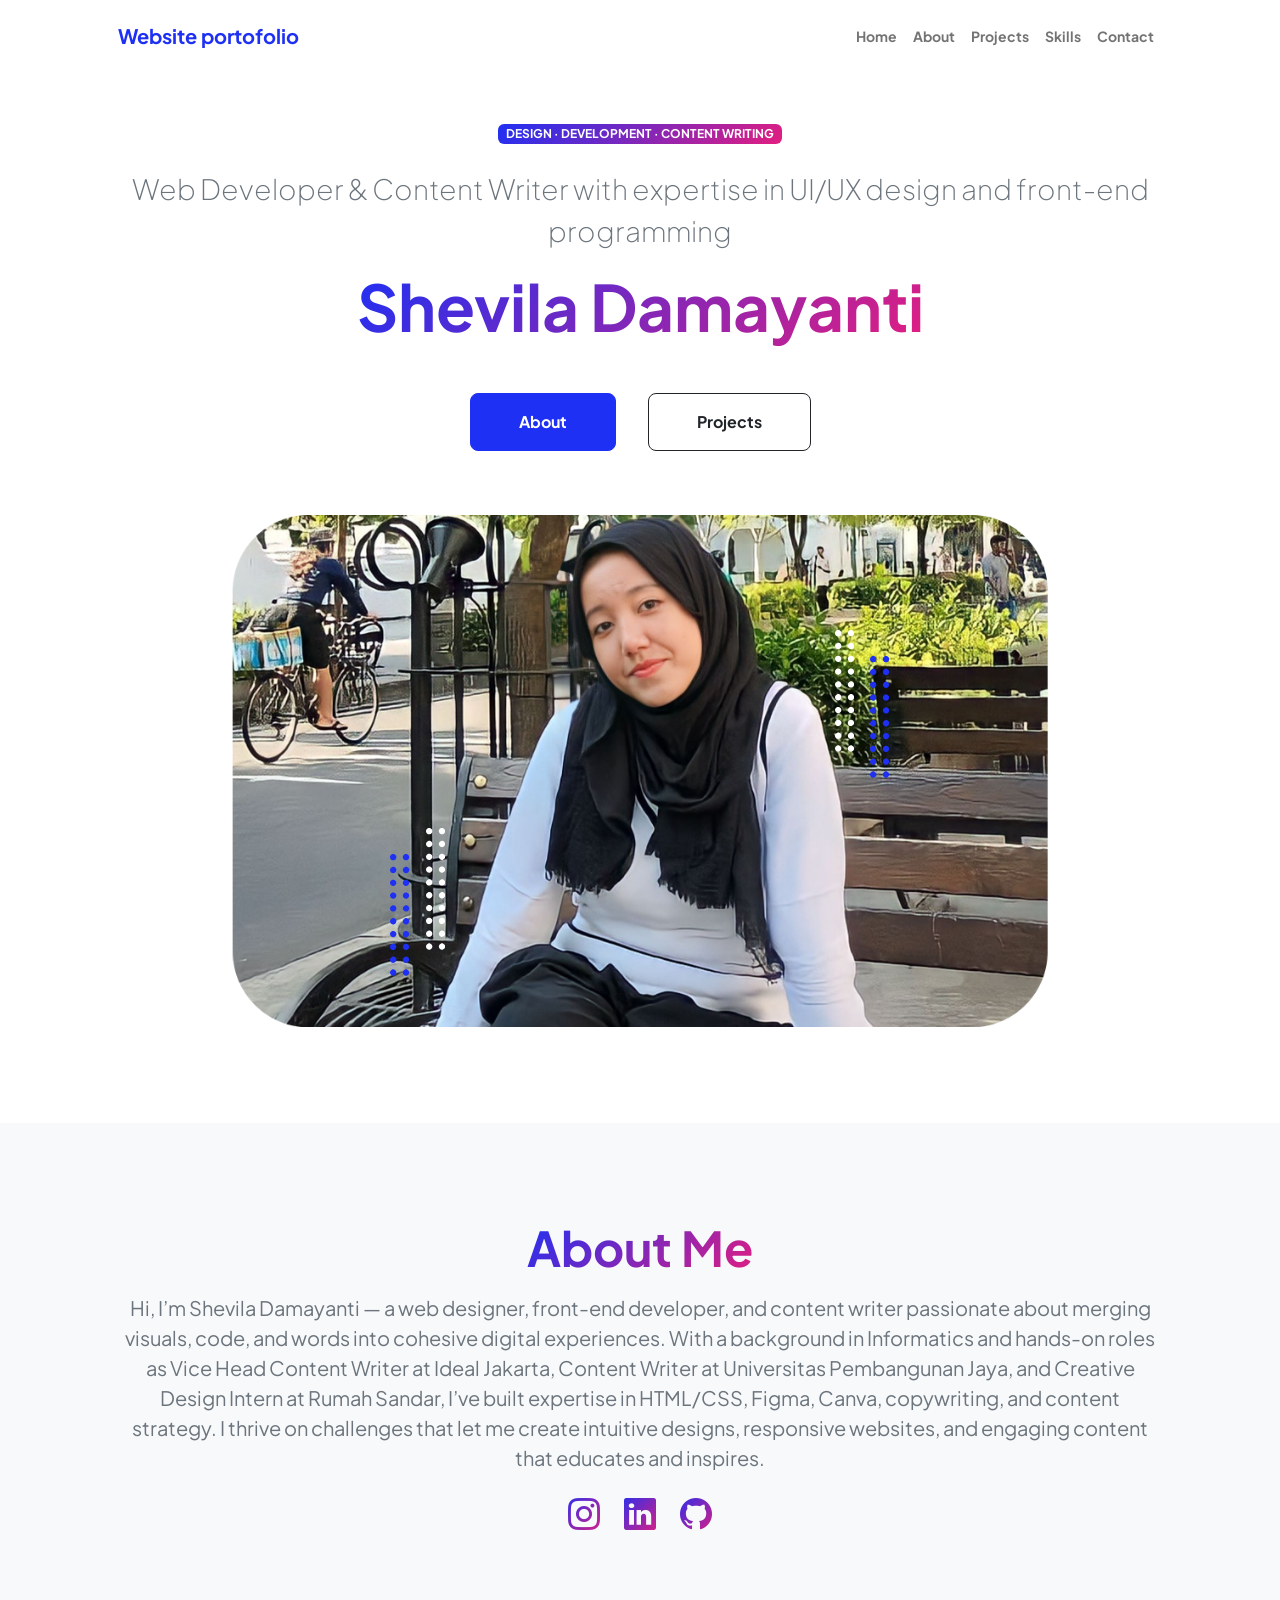
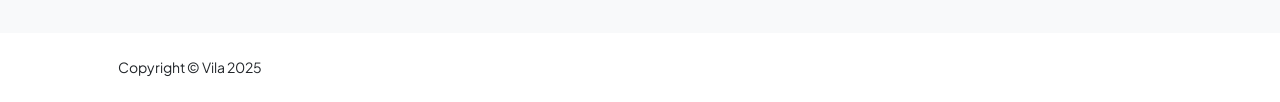
==== commit da4b0d13: "Update index.html" ====
--- a/index.html
+++ b/index.html
@@ -44,8 +44,8 @@
                         <div class="col-xxl-5">
                             <!-- Header text content-->
                             <div class="text-center text-xxl-start">
-                                <div class="badge bg-gradient-primary-to-secondary text-white mb-4"><div class="text-uppercase">Design &middot; Development</div></div>
-                                <div class="fs-3 fw-light text-muted">A web developer with expertise in UI/UX design and front end programming</div> <p></p>
+                                <div class="badge bg-gradient-primary-to-secondary text-white mb-4"><div class="text-uppercase">Design &middot; Development &middot; Content Writing</div></div>
+                                <div class="fs-3 fw-light text-muted">Web Developer & Content Writer with expertise in UI/UX design and front-end programming</div> <p></p>
                                 <h1 class="display-3 fw-bolder mb-5"><span class="text-gradient d-inline">Shevila Damayanti</span></h1>
                                 <div class="d-grid gap-3 d-sm-flex justify-content-sm-center justify-content-xxl-start mb-3">
                                     <a class="btn btn-primary btn-lg px-5 py-3 me-sm-3 fs-6 fw-bolder" href="about.html">About</a>
@@ -183,8 +183,7 @@
                         <div class="col-xxl-8">
                             <div class="text-center my-5">
                                 <h2 class="display-5 fw-bolder"><span class="text-gradient d-inline">About Me</span></h2> <p></p>
-                                <p class="fs-5 text-muted">Hi, I’m Shevila Damayanti, a web designer and front-end developer with a passion for creating stunning, user-friendly websites. With over 1 years of experience in the industry, I’ve developed a deep understanding of both design principles and coding techniques. I specialize in HTML, CSS, JavaScript, and I love building clean, responsive websites that work across all devices.
-                                    I thrive on the creative process and enjoy bringing ideas to life through intuitive user interfaces. Constantly learning and adapting to new technologies, I’m always on the lookout for exciting challenges that push me to grow.</p>
+                                <p class="fs-5 text-muted">Hi, I’m Shevila Damayanti — a web designer, front-end developer, and content writer passionate about merging visuals, code, and words into cohesive digital experiences. With a background in Informatics and hands-on roles as Vice Head Content Writer at Ideal Jakarta, Content Writer at Universitas Pembangunan Jaya, and Creative Design Intern at Rumah Sandar, I’ve built expertise in HTML/CSS, Figma, Canva, copywriting, and content strategy. I thrive on challenges that let me create intuitive designs, responsive websites, and engaging content that educates and inspires.</p>
                                 <div class="d-flex justify-content-center fs-2 gap-4">
                                     <a class="text-gradient" href="https://www.instagram.com/svylaa/profilecard/?igsh=NTl4d3BiZHJwa2Zw"><i class="bi bi-instagram"></i></a>
                                     <a class="text-gradient" href="linkedin.com/in/sheviladamayanti"><i class="bi bi-linkedin"></i></a>
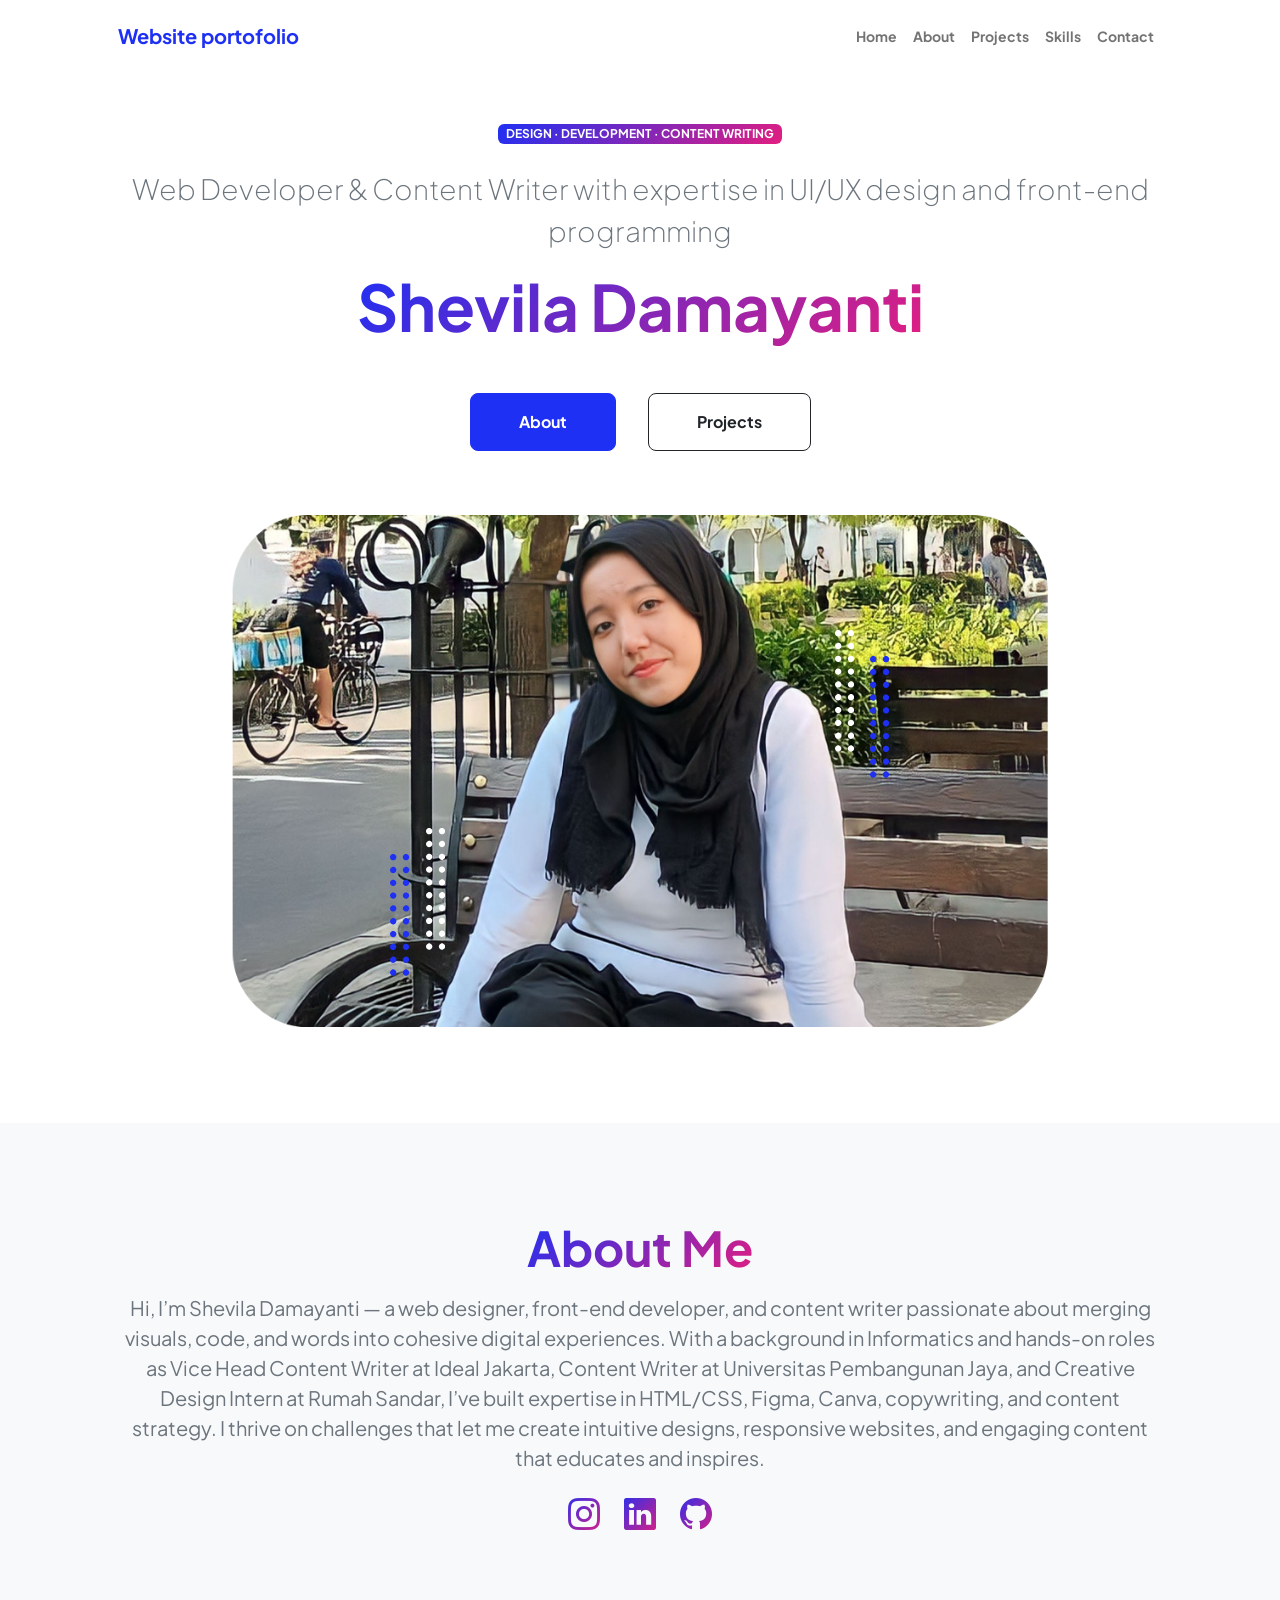
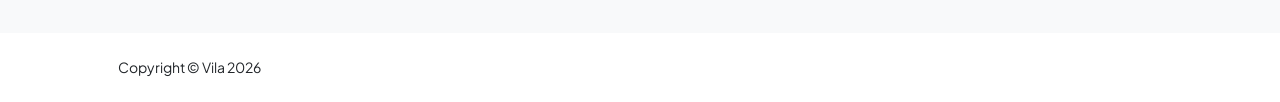
==== commit 369dc00f: "Update index.html" ====
--- a/index.html
+++ b/index.html
@@ -199,7 +199,7 @@
         <footer class="bg-white py-4 mt-auto">
             <div class="container px-5">
                 <div class="row align-items-center justify-content-between flex-column flex-sm-row">
-                    <div class="col-auto"><div class="small m-0">Copyright &copy; Vila 2025</div></div>
+                    <div class="col-auto"><div class="small m-0">Copyright &copy; Vila 2026</div></div>
                 </div>
             </div>
         </footer>
